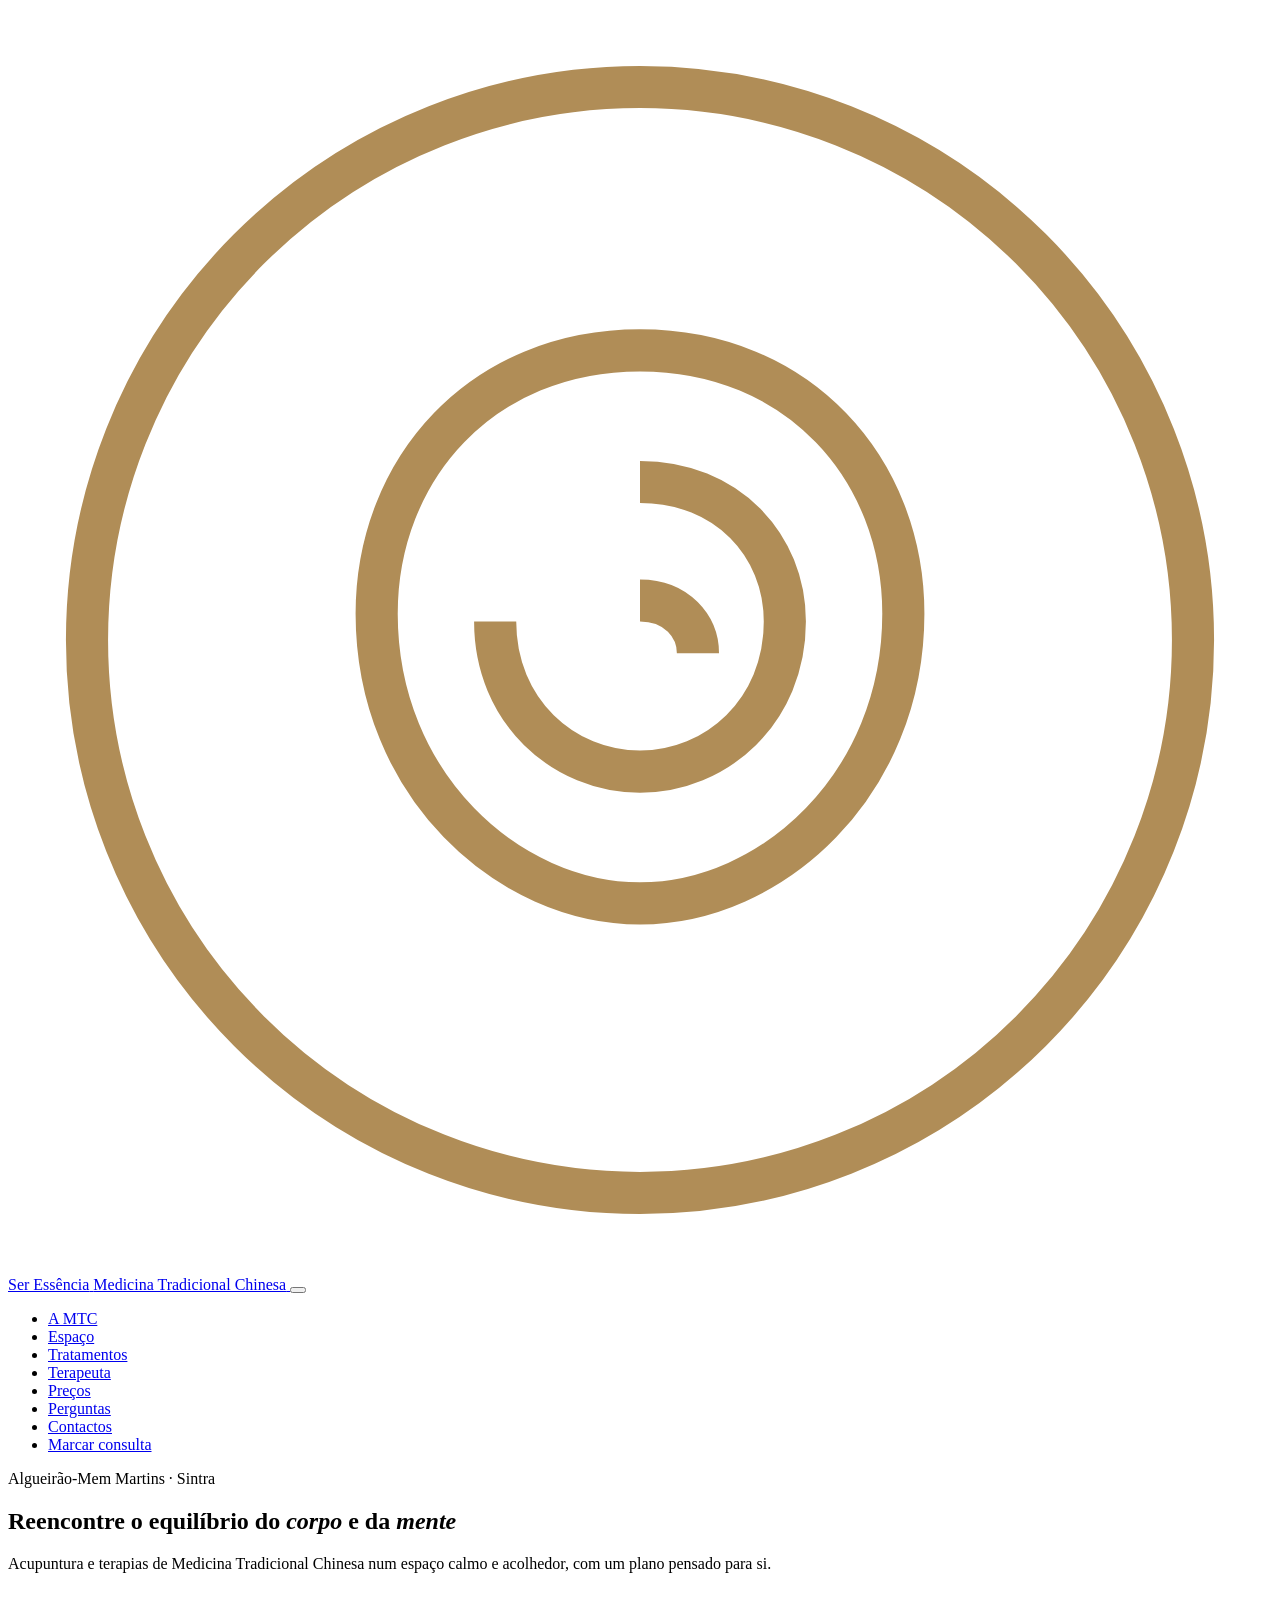
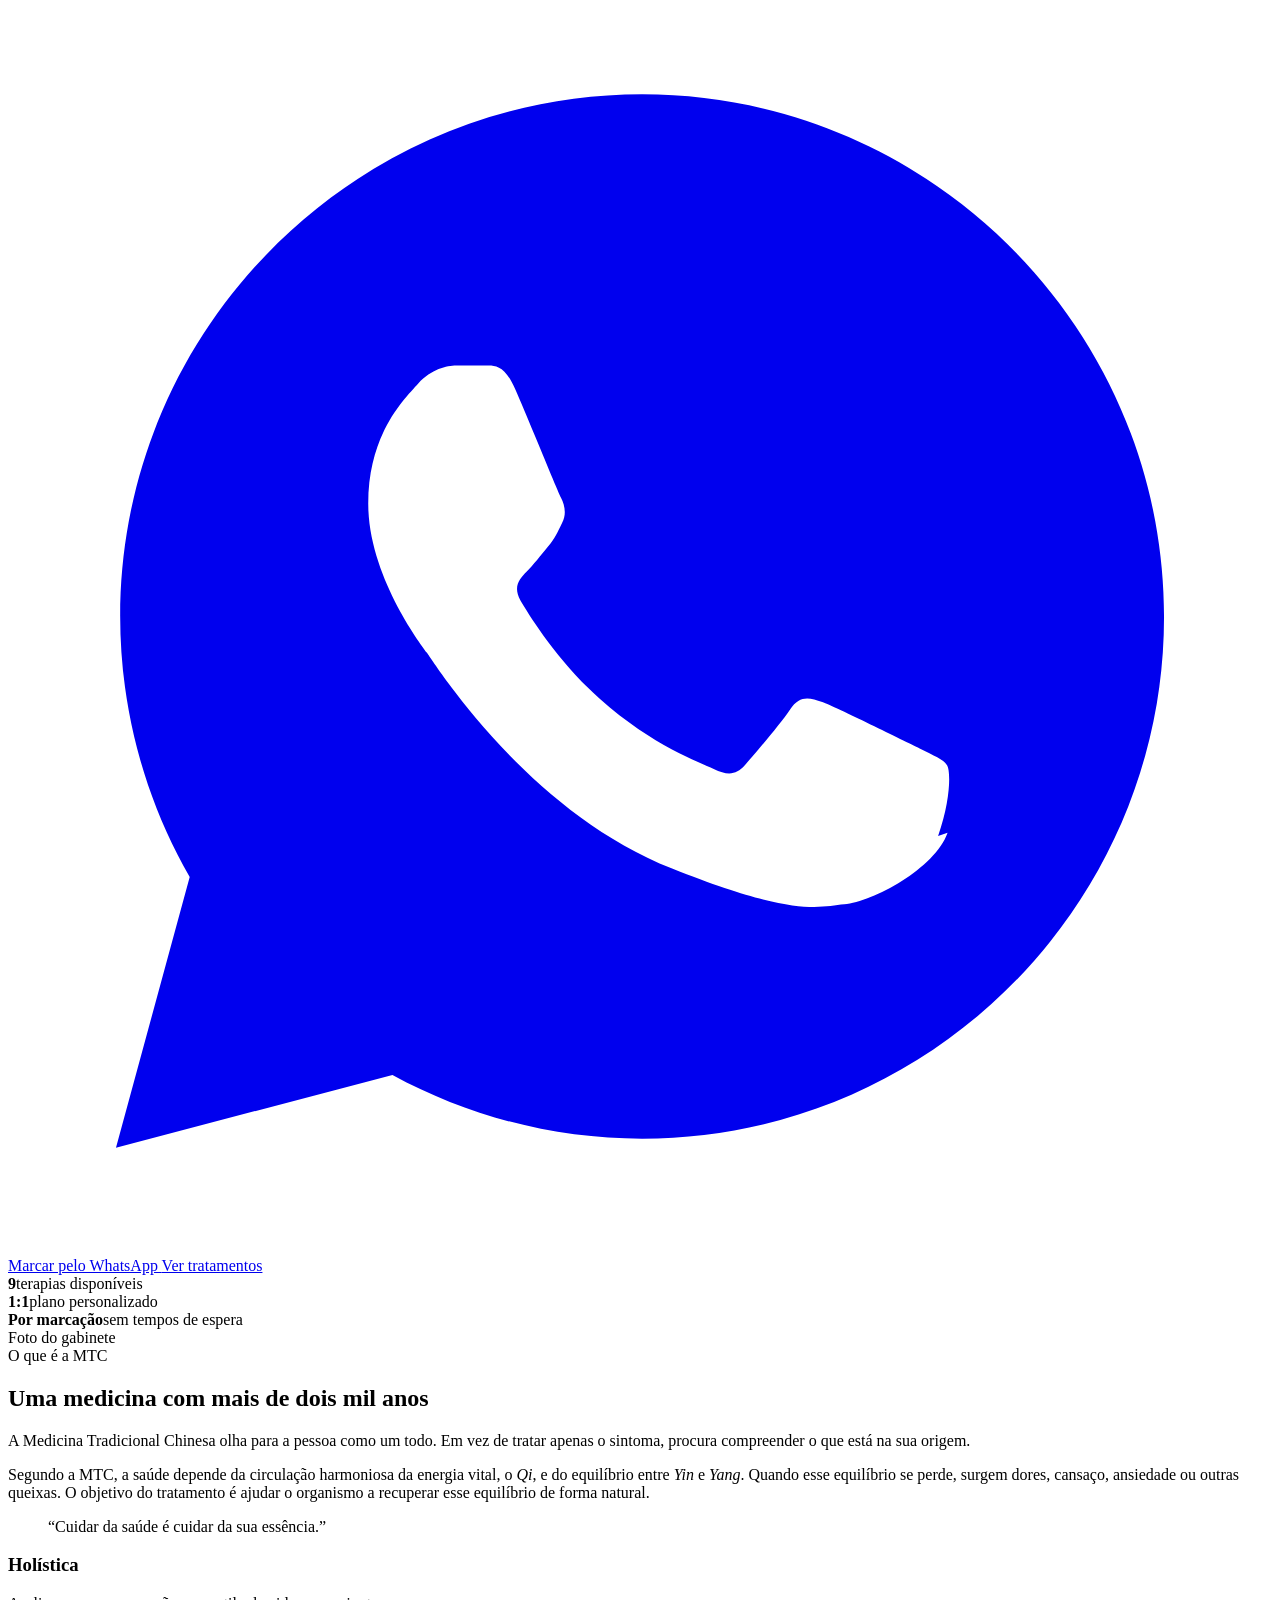
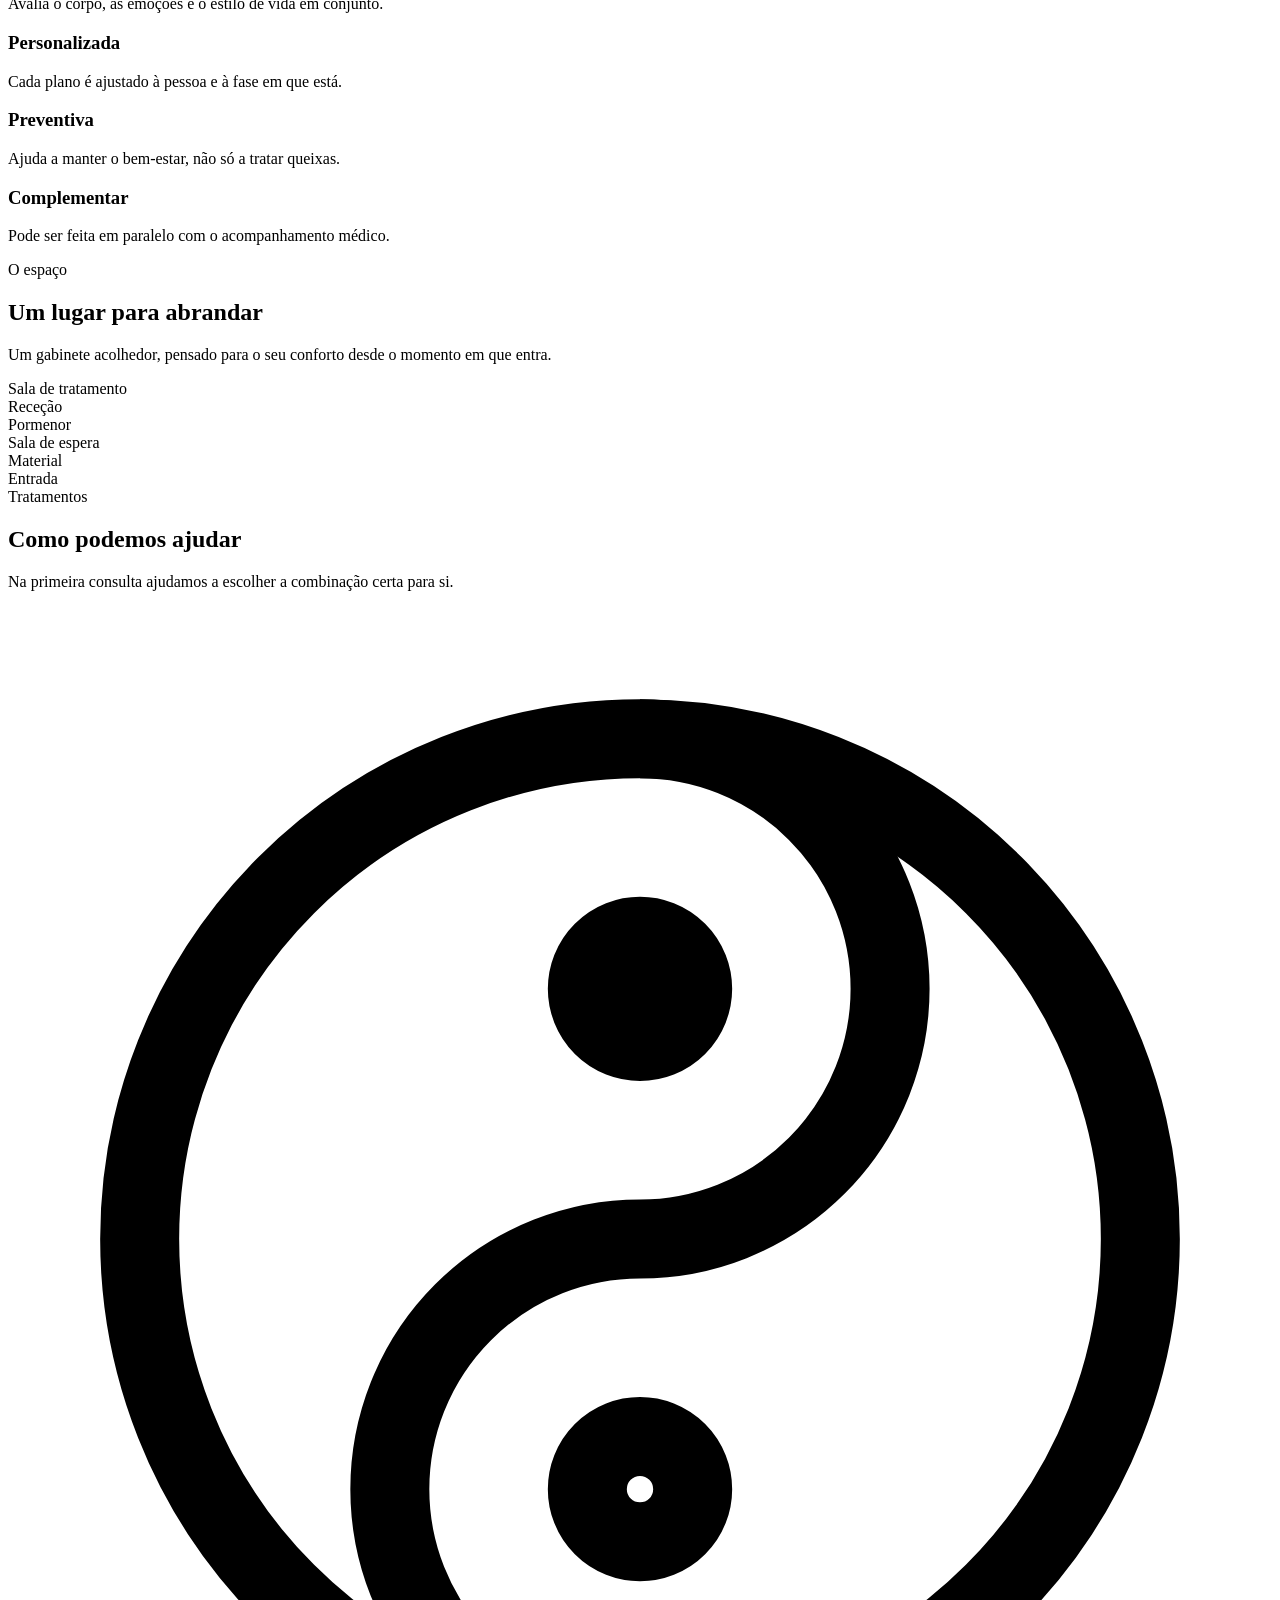
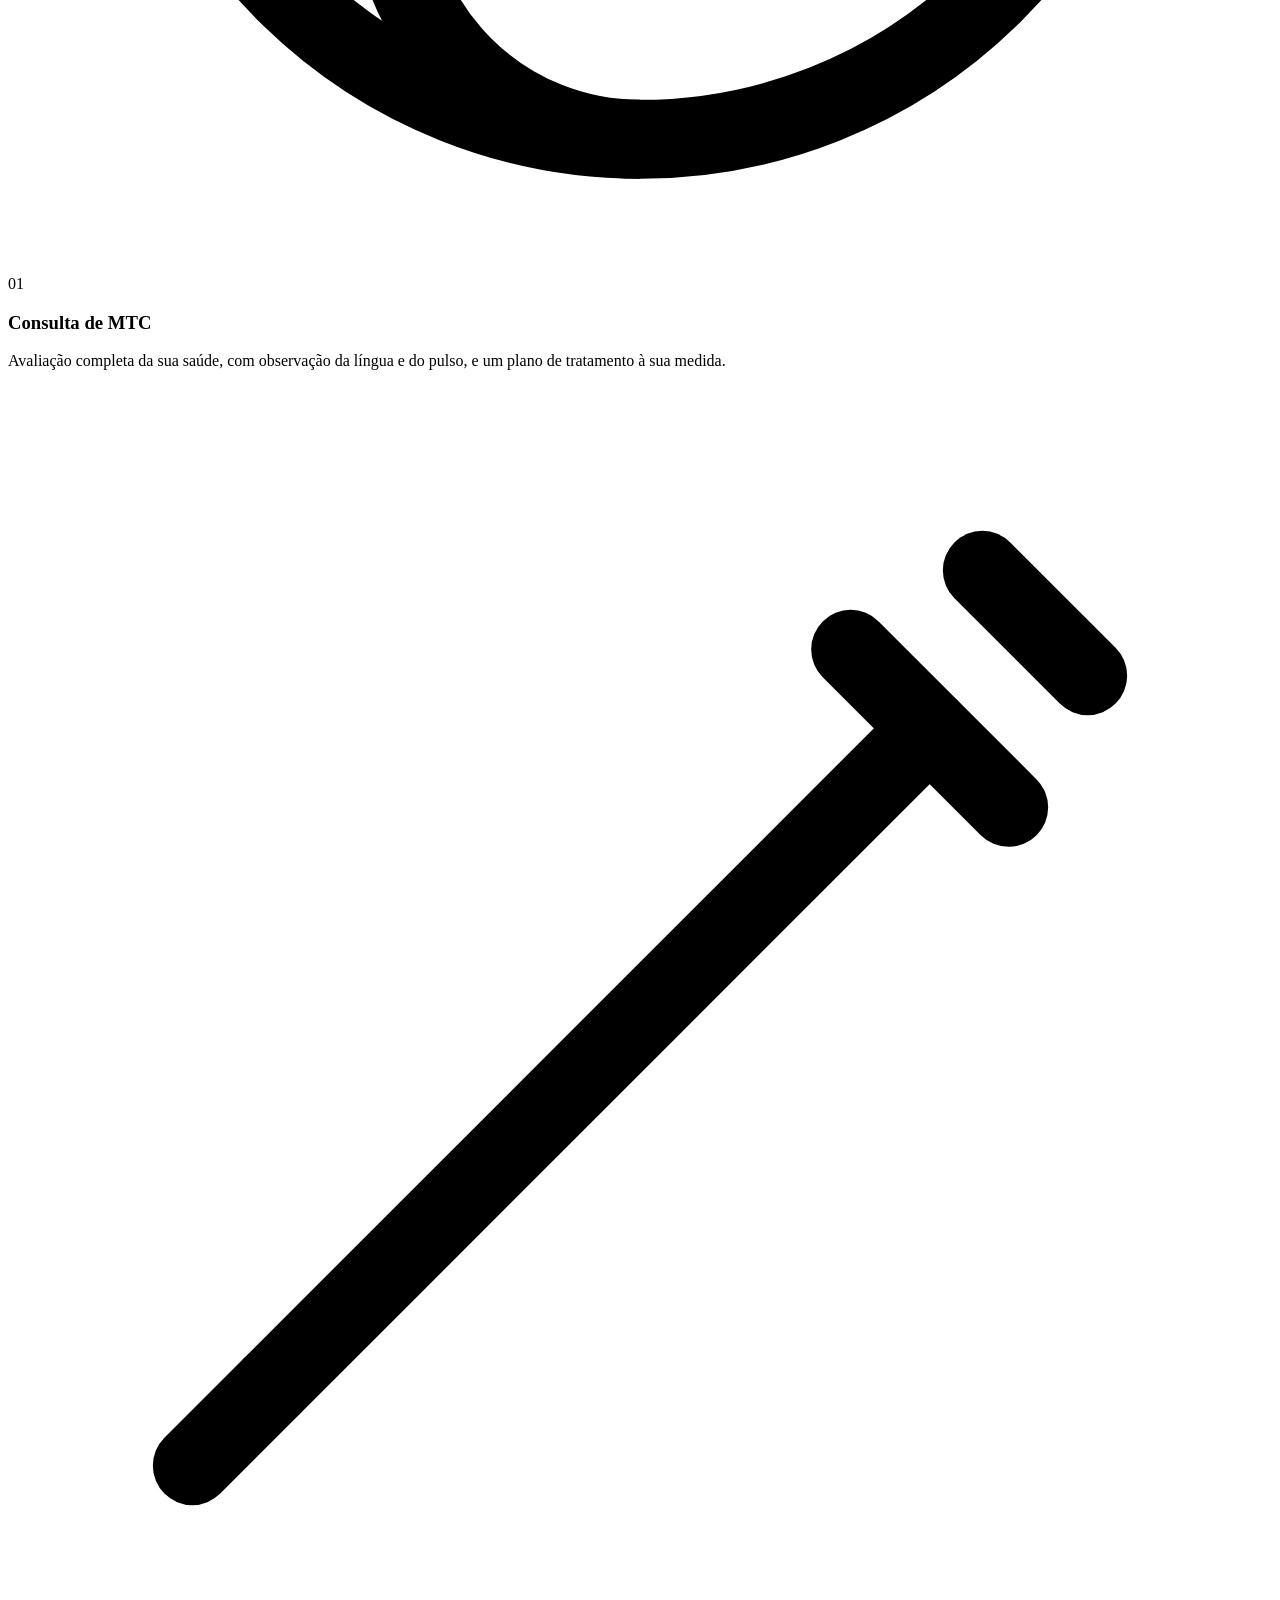
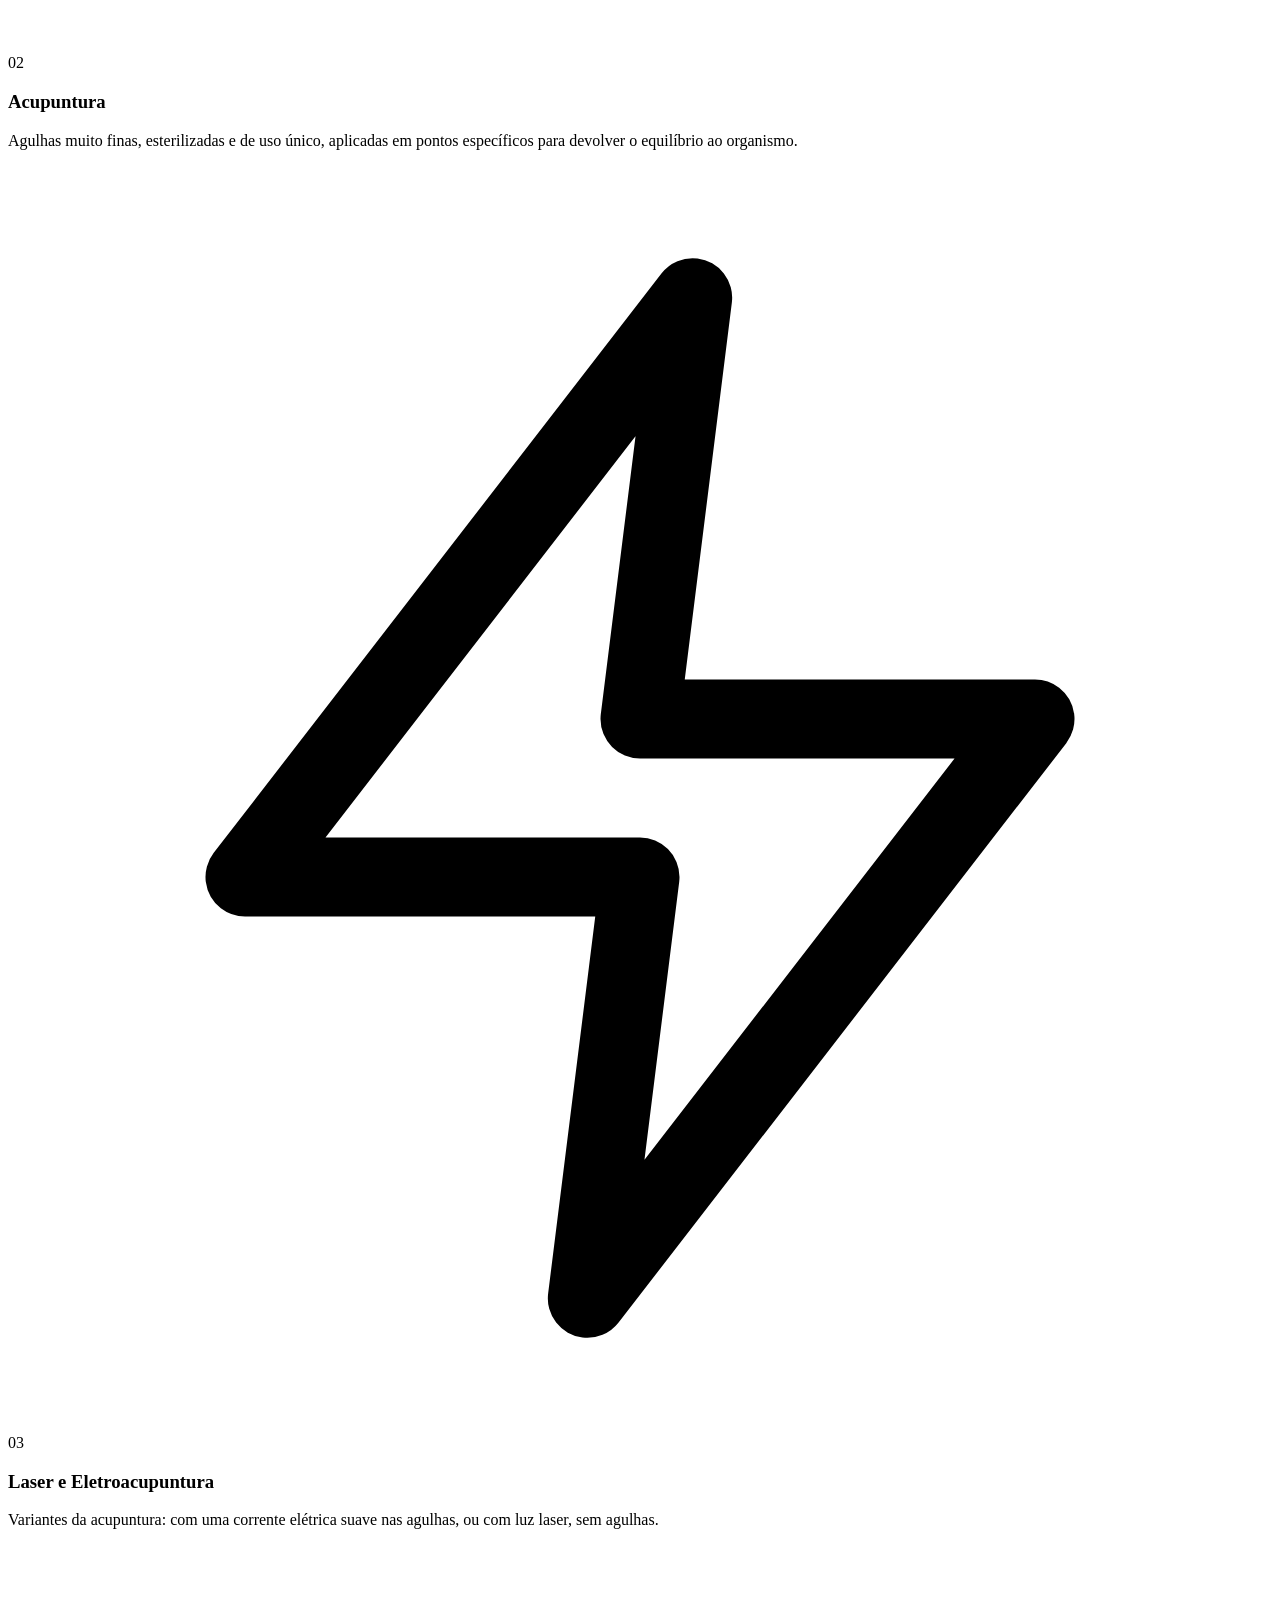
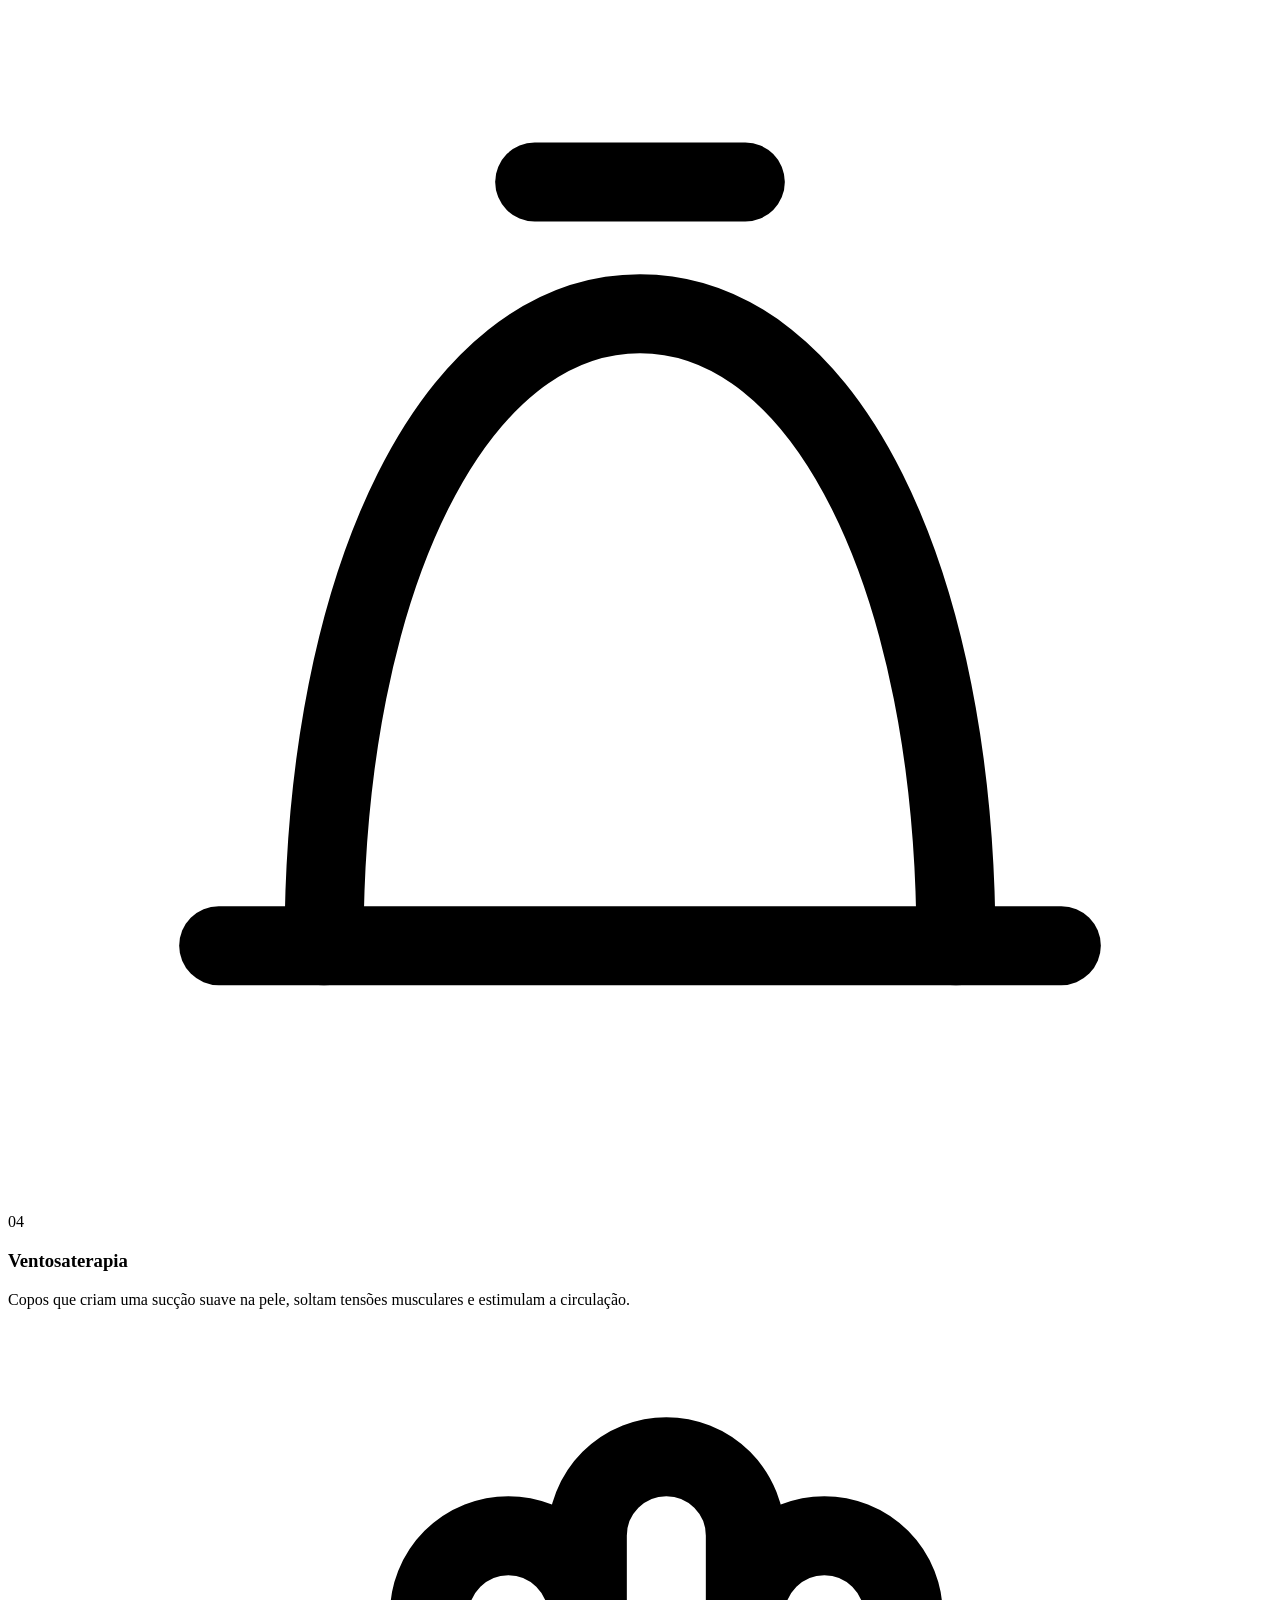
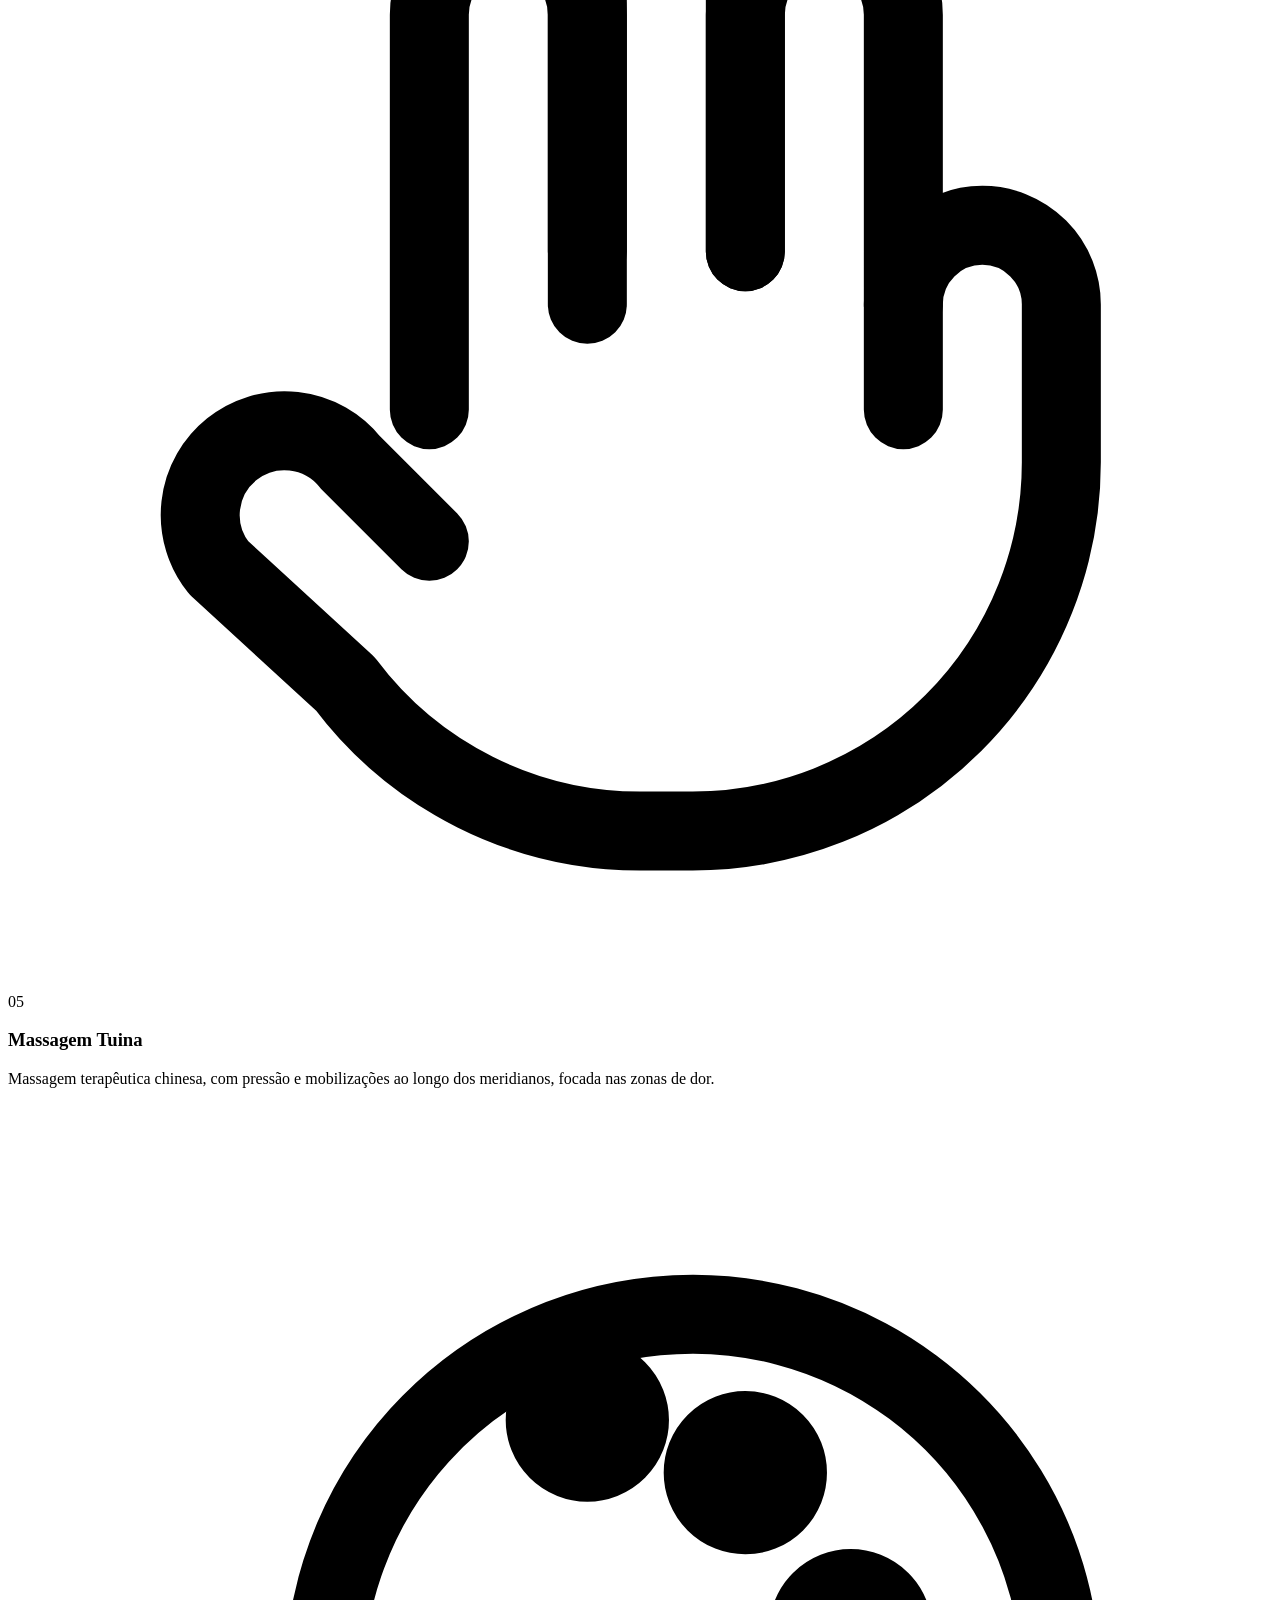
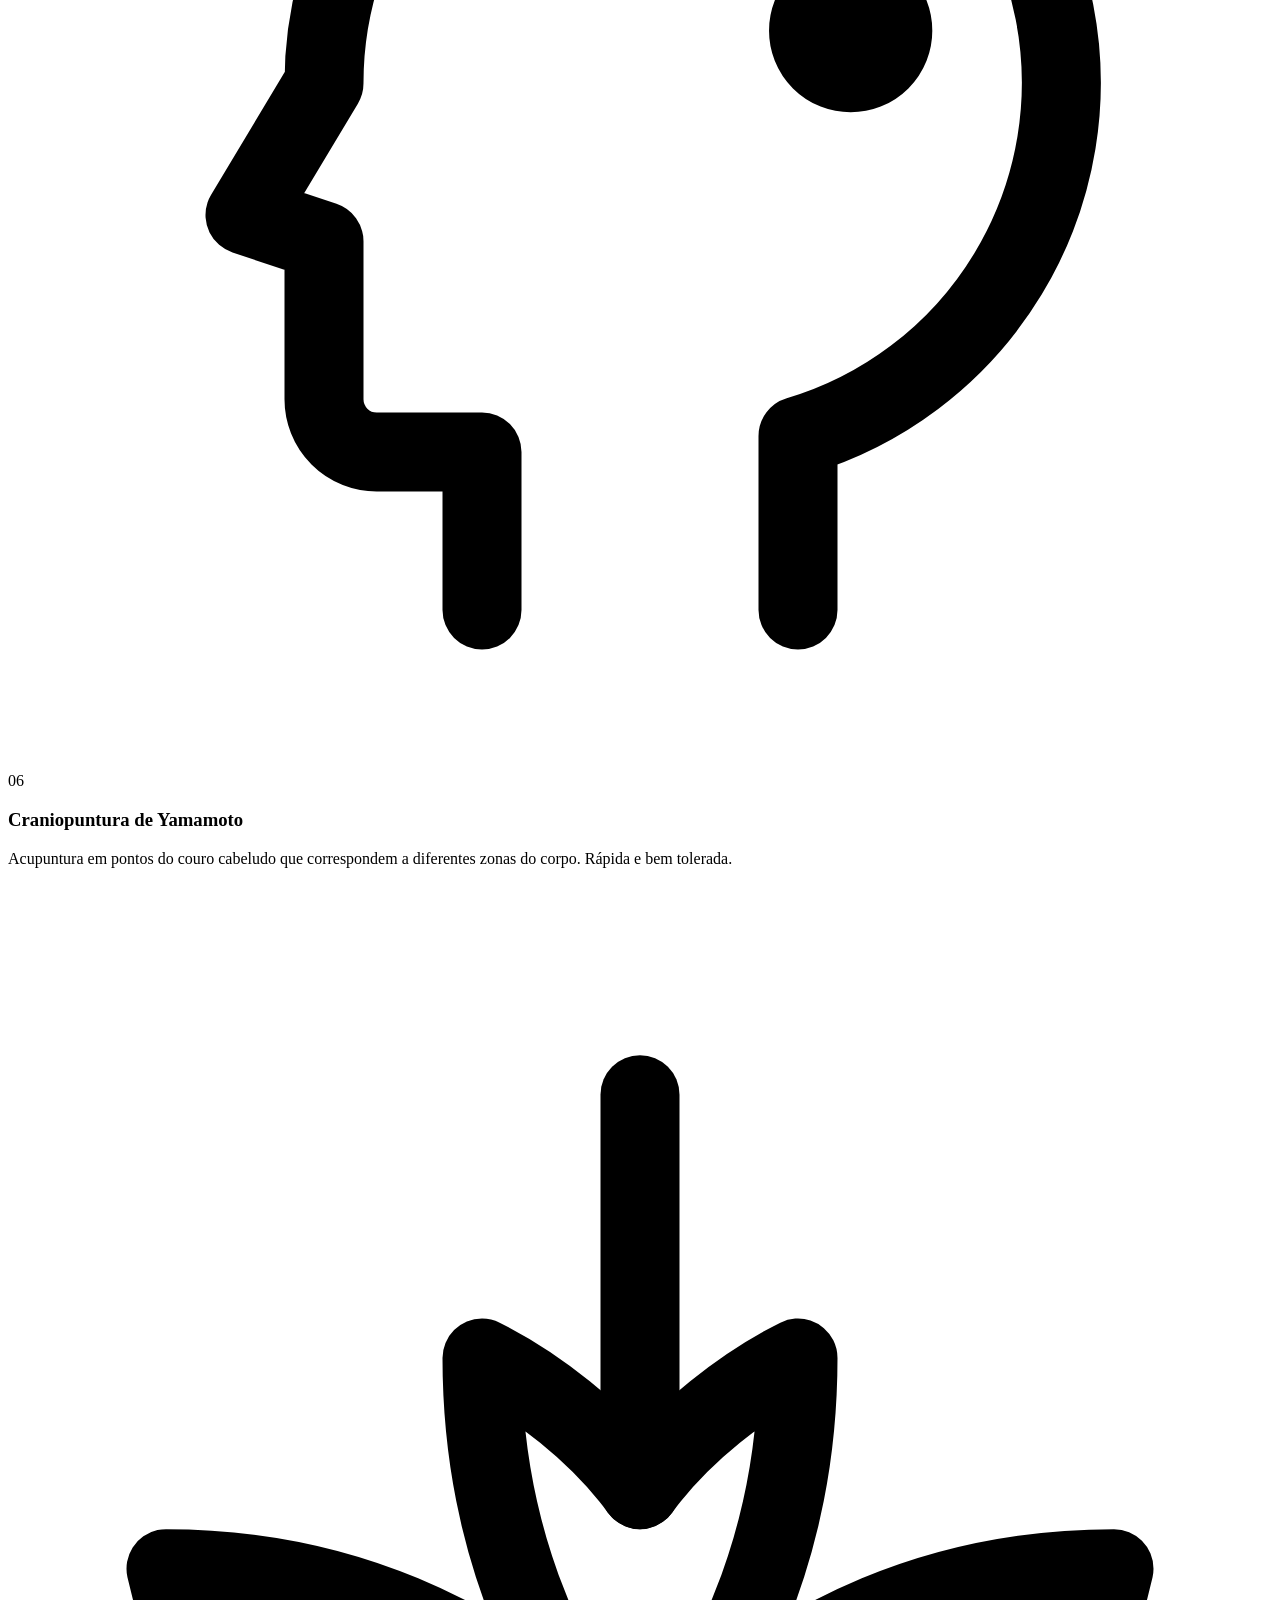
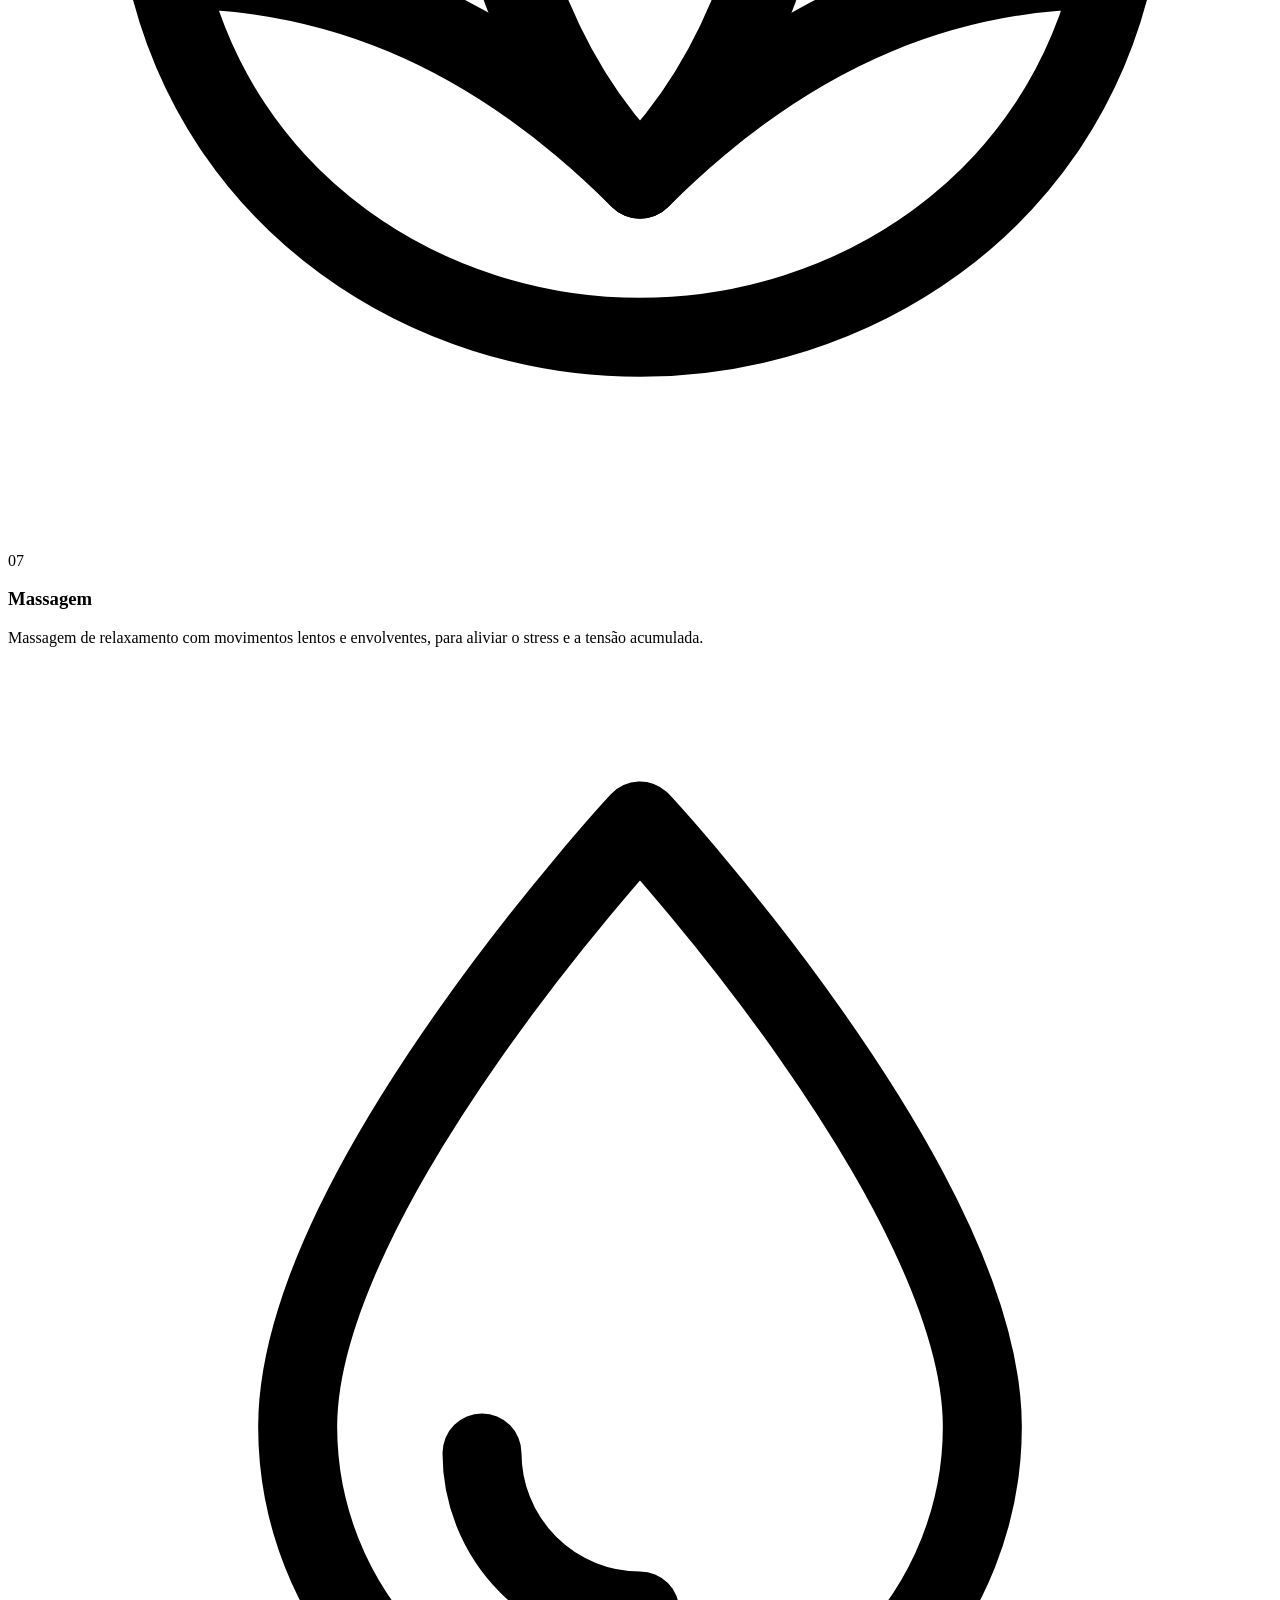
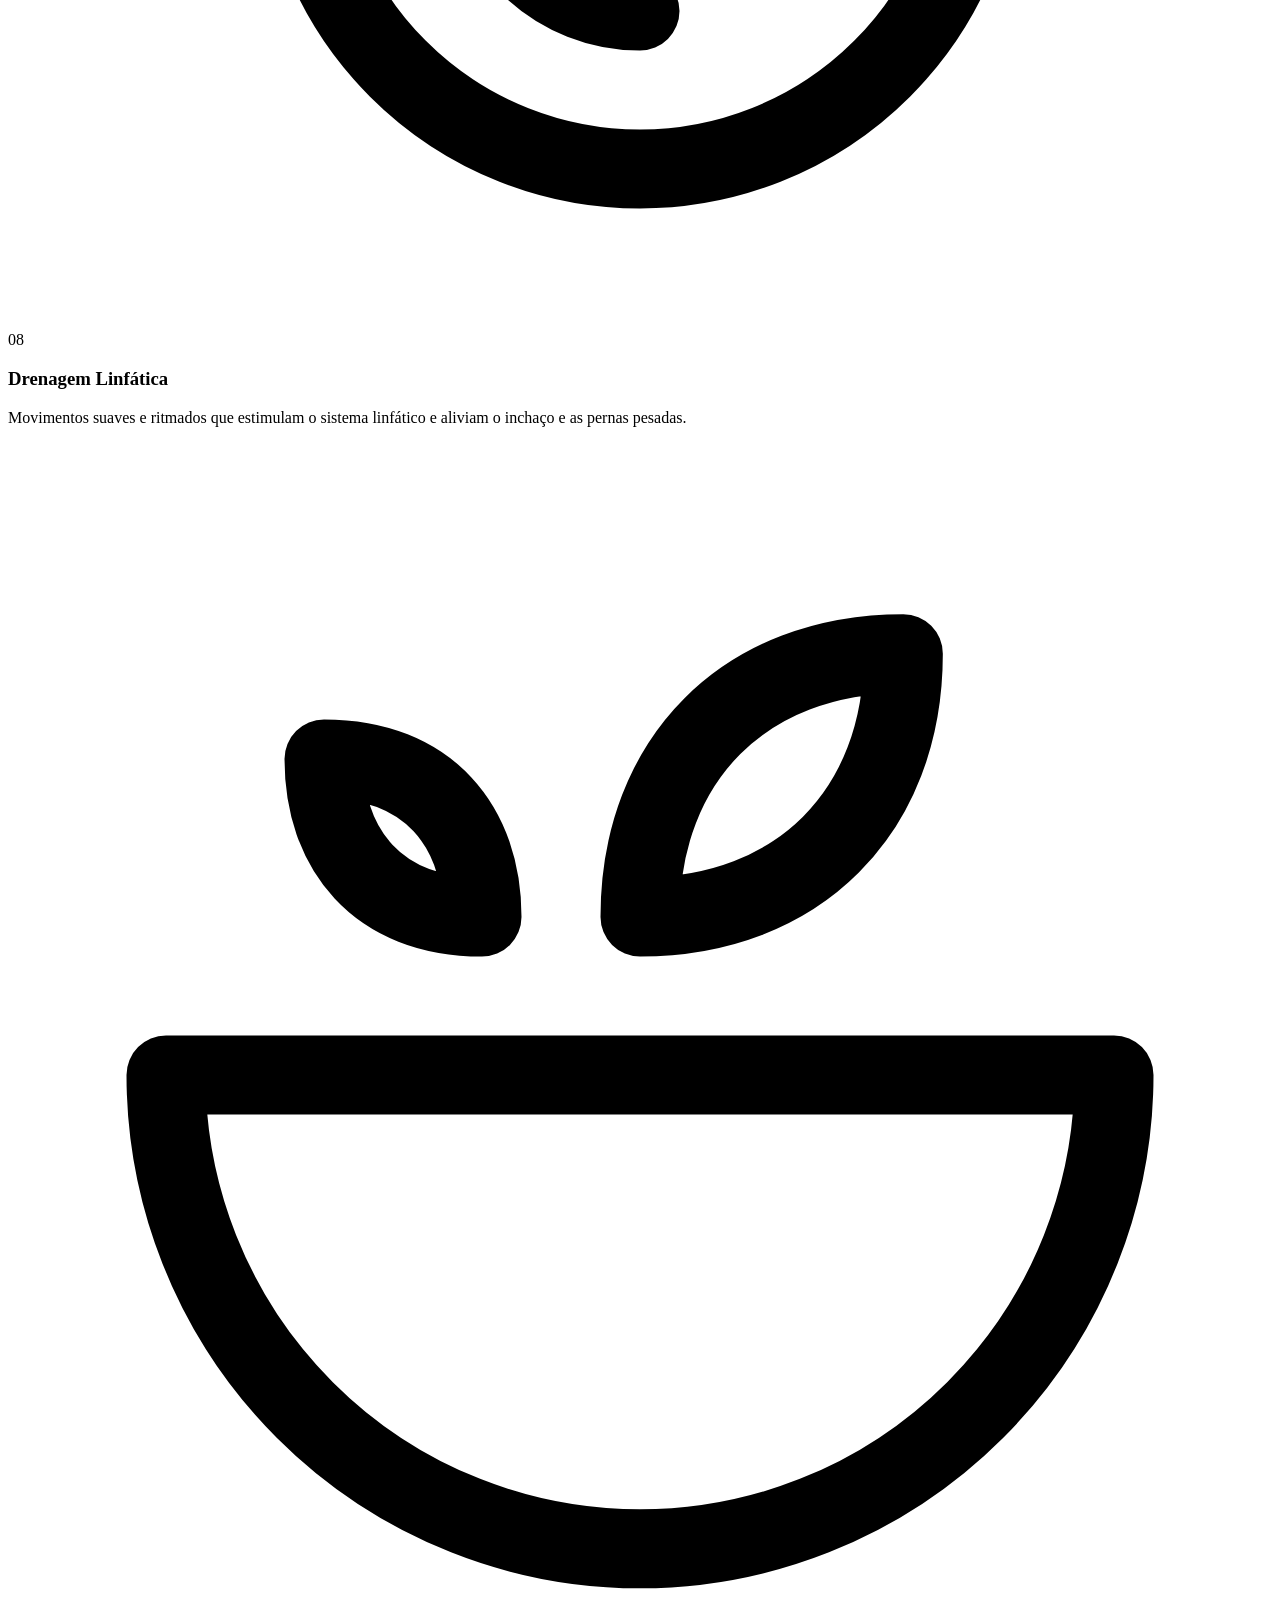
==== index.html @ dad2dca7 "Add files via upload" ====
<!doctype html>
<html lang="pt-PT">
<head>
  <meta charset="utf-8">
  <meta name="viewport" content="width=device-width, initial-scale=1">
  <title>Ser Essência | Acupuntura e Medicina Tradicional Chinesa em Mem Martins</title>
  <meta name="description" content="Clínica de Medicina Tradicional Chinesa em Algueirão-Mem Martins: acupuntura, eletroacupuntura, ventosaterapia, massagem Tuina, drenagem linfática e perfil alimentar. Consultas por marcação.">
  <link rel="canonical" href="https://seressencia.pt/">
  <meta name="theme-color" content="#2b211c">

  <!-- Pré-visualização quando o link é partilhado (WhatsApp, Facebook…) -->
  <meta property="og:type" content="website">
  <meta property="og:locale" content="pt_PT">
  <meta property="og:title" content="Ser Essência | Medicina Tradicional Chinesa">
  <meta property="og:description" content="Acupuntura e terapias de Medicina Tradicional Chinesa em Algueirão-Mem Martins.">
  <meta property="og:url" content="https://seressencia.pt/">
  <meta property="og:image" content="https://seressencia.pt/img/partilha.jpg">

  <link rel="icon" href="favicon.svg" type="image/svg+xml">
  <link rel="preconnect" href="https://fonts.googleapis.com">
  <link rel="preconnect" href="https://fonts.gstatic.com" crossorigin>
  <link href="https://fonts.googleapis.com/css2?family=Cormorant+Garamond:ital,wght@0,500;0,600;1,500&family=Great+Vibes&family=Jost:wght@300;400;500&display=swap" rel="stylesheet">
  <link rel="stylesheet" href="css/styles.css">

  <!-- Dados estruturados: ajudam o Google a mostrar morada, telefone e horário -->
  <script type="application/ld+json">
  {
    "@context": "https://schema.org",
    "@type": "MedicalBusiness",
    "name": "Ser Essência — Medicina Tradicional Chinesa",
    "url": "https://seressencia.pt/",
    "telephone": "+351914245622",
    "image": "https://seressencia.pt/img/partilha.jpg",
    "address": {
      "@type": "PostalAddress",
      "streetAddress": "Rua Teresa Gomes 22 A2 A",
      "postalCode": "2725-177",
      "addressLocality": "Algueirão-Mem Martins",
      "addressRegion": "Sintra",
      "addressCountry": "PT"
    },
    "areaServed": ["Algueirão-Mem Martins", "Sintra", "Rio de Mouro", "Mira Sintra"],
    "medicalSpecialty": "Acupuncture"
  }
  </script>
</head>
<body id="topo">

  <!-- ===================== CABEÇALHO ===================== -->
  <header class="site-header">
    <nav class="container nav" aria-label="Navegação principal">
      <a href="#topo" class="brand" aria-label="Ser Essência — início">
        <!-- Substituir por img/logo.svg quando houver o logótipo original -->
        <svg class="brand-mark" viewBox="0 0 48 48" fill="none" stroke="#b08d57" stroke-width="1.6" aria-hidden="true">
          <circle cx="24" cy="24" r="21"/>
          <path d="M24 13c6 0 10 4.5 10 10 0 6.5-5 11-10 11s-10-4.5-10-11c0-5.5 4-10 10-10z"/>
          <path d="M24 18c3.3 0 5.5 2.4 5.5 5.3 0 3.4-2.6 5.7-5.5 5.7s-5.5-2.3-5.5-5.7"/>
          <path d="M24 22.5c1.4 0 2.2 1 2.2 2"/>
        </svg>
        <span>
          <span class="brand-name">Ser Essência</span>
          <span class="brand-sub">Medicina Tradicional Chinesa</span>
        </span>
      </a>

      <button class="nav-toggle" aria-label="Abrir menu" aria-expanded="false" aria-controls="menu">
        <span></span><span></span><span></span>
      </button>

      <ul class="nav-links" id="menu">
        <li><a href="#mtc">A MTC</a></li>
        <li><a href="#gabinete">Espaço</a></li>
        <li><a href="#tratamentos">Tratamentos</a></li>
        <li><a href="#terapeuta">Terapeuta</a></li>
        <li><a href="#precos">Preços</a></li>
        <li><a href="#faq">Perguntas</a></li>
        <li><a href="#contactos">Contactos</a></li>
        <li><a class="btn btn-primary" href="https://wa.me/351914245622?text=Ol%C3%A1!%20Gostaria%20de%20marcar%20uma%20consulta." target="_blank" rel="noopener">Marcar consulta</a></li>
      </ul>
    </nav>
  </header>

  <main>
    <!-- ===================== HERO ===================== -->
    <section class="hero">
      <div class="container hero-grid">
        <div class="reveal">
          <span class="eyebrow">Algueirão-Mem Martins · Sintra</span>
          <h1>Reencontre o equilíbrio do <em>corpo</em> e da <em>mente</em></h1>
          <p class="lead">Acupuntura e terapias de Medicina Tradicional Chinesa num espaço calmo e acolhedor, com um plano pensado para si.</p>
          <div class="hero-actions">
            <a class="btn btn-primary" href="https://wa.me/351914245622?text=Ol%C3%A1!%20Gostaria%20de%20marcar%20uma%20consulta." target="_blank" rel="noopener">
              <svg viewBox="0 0 24 24" fill="currentColor" aria-hidden="true"><path d="M12.04 2C6.58 2 2.13 6.45 2.13 11.91c0 1.75.46 3.45 1.32 4.95L2.05 22l5.25-1.38c1.45.79 3.08 1.21 4.74 1.21 5.46 0 9.91-4.45 9.91-9.91C21.95 6.45 17.5 2 12.04 2zm5.8 14.02c-.24.68-1.42 1.31-1.96 1.36-.5.05-.97.24-3.27-.68-2.77-1.09-4.52-3.92-4.66-4.1-.13-.18-1.11-1.48-1.11-2.83 0-1.34.7-2 .95-2.28.25-.27.54-.34.72-.34h.52c.17 0 .39-.06.61.47.24.55.79 1.9.86 2.04.07.14.11.3.02.48-.09.18-.13.29-.27.45-.13.16-.28.35-.4.47-.13.13-.27.28-.12.55.16.27.7 1.15 1.5 1.86 1.03.92 1.9 1.2 2.17 1.34.27.13.43.11.59-.07.16-.18.68-.79.86-1.06.18-.27.36-.23.61-.14.25.09 1.58.75 1.85.88.27.14.45.2.52.32.07.11.07.66-.17 1.34z"/></svg>
              Marcar pelo WhatsApp
            </a>
            <a class="btn btn-ghost" href="#tratamentos">Ver tratamentos</a>
          </div>
          <div class="hero-facts">
            <div><strong>9</strong>terapias disponíveis</div>
            <div><strong>1:1</strong>plano personalizado</div>
            <div><strong>Por marcação</strong>sem tempos de espera</div>
          </div>
        </div>

        <div class="hero-visual reveal">
          <!-- Para usar uma foto: <div class="photo"><img src="img/gabinete-1.jpg" alt="Sala de tratamento da Ser Essência"></div> -->
          <div class="photo"><span class="photo-label">Foto do gabinete</span></div>
        </div>
      </div>
    </section>

    <!-- ===================== A MTC ===================== -->
    <section class="section about" id="mtc">
      <div class="container about-grid">
        <div class="reveal">
          <span class="eyebrow">O que é a MTC</span>
          <h2>Uma medicina com mais de dois mil anos</h2>
          <p class="lead">A Medicina Tradicional Chinesa olha para a pessoa como um todo. Em vez de tratar apenas o sintoma, procura compreender o que está na sua origem.</p>
          <p>Segundo a MTC, a saúde depende da circulação harmoniosa da energia vital, o <em>Qi</em>, e do equilíbrio entre <em>Yin</em> e <em>Yang</em>. Quando esse equilíbrio se perde, surgem dores, cansaço, ansiedade ou outras queixas. O objetivo do tratamento é ajudar o organismo a recuperar esse equilíbrio de forma natural.</p>
        </div>
        <div class="reveal">
          <blockquote class="quote">“Cuidar da saúde é cuidar da sua essência.”</blockquote>
          <div class="pillars">
            <div class="pillar"><h3>Holística</h3><p>Avalia o corpo, as emoções e o estilo de vida em conjunto.</p></div>
            <div class="pillar"><h3>Personalizada</h3><p>Cada plano é ajustado à pessoa e à fase em que está.</p></div>
            <div class="pillar"><h3>Preventiva</h3><p>Ajuda a manter o bem-estar, não só a tratar queixas.</p></div>
            <div class="pillar"><h3>Complementar</h3><p>Pode ser feita em paralelo com o acompanhamento médico.</p></div>
          </div>
        </div>
      </div>
    </section>

    <!-- ===================== GALERIA ===================== -->
    <section class="section bg-paper" id="gabinete">
      <div class="container">
        <div class="section-head center reveal">
          <span class="eyebrow">O espaço</span>
          <h2>Um lugar para abrandar</h2>
          <p class="lead">Um gabinete acolhedor, pensado para o seu conforto desde o momento em que entra.</p>
        </div>
        <div class="gallery-grid reveal">
          <div class="photo"><span class="photo-label">Sala de tratamento</span></div>
          <div class="photo"><span class="photo-label">Receção</span></div>
          <div class="photo"><span class="photo-label">Pormenor</span></div>
          <div class="photo"><span class="photo-label">Sala de espera</span></div>
          <div class="photo"><span class="photo-label">Material</span></div>
          <div class="photo"><span class="photo-label">Entrada</span></div>
        </div>
      </div>
    </section>

    <!-- ===================== TRATAMENTOS ===================== -->
    <section class="section bg-cream" id="tratamentos">
      <div class="container">
        <div class="section-head center reveal">
          <span class="eyebrow">Tratamentos</span>
          <h2>Como podemos ajudar</h2>
          <p class="lead">Na primeira consulta ajudamos a escolher a combinação certa para si.</p>
        </div>

        <div class="treatments">
          <article class="treatment reveal" id="t-mtc">
            <div class="treatment-top">
              <span class="icon"><svg viewBox="0 0 24 24" fill="none" stroke="currentColor" stroke-width="1.5"><circle cx="12" cy="12" r="9.5"/><path d="M12 2.5a4.75 4.75 0 0 1 0 9.5 4.75 4.75 0 0 0 0 9.5"/><circle cx="12" cy="7.25" r="1" fill="currentColor"/><circle cx="12" cy="16.75" r="1"/></svg></span>
              <span class="num">01</span>
            </div>
            <h3>Consulta de MTC</h3>
            <p>Avaliação completa da sua saúde, com observação da língua e do pulso, e um plano de tratamento à sua medida.</p>
          </article>
          <article class="treatment reveal" id="t-acupuntura">
            <div class="treatment-top">
              <span class="icon"><svg viewBox="0 0 24 24" fill="none" stroke="currentColor" stroke-width="1.5" stroke-linecap="round"><path d="M5 19 17.5 6.5"/><path d="m16 5 3 3"/><path d="M18.5 3.5 20.5 5.5"/><path d="M3.5 20.5 5 19"/></svg></span>
              <span class="num">02</span>
            </div>
            <h3>Acupuntura</h3>
            <p>Agulhas muito finas, esterilizadas e de uso único, aplicadas em pontos específicos para devolver o equilíbrio ao organismo.</p>
          </article>
          <article class="treatment reveal" id="t-eletro">
            <div class="treatment-top">
              <span class="icon"><svg viewBox="0 0 24 24" fill="none" stroke="currentColor" stroke-width="1.5" stroke-linejoin="round"><path d="M13 2.5 4.5 13.5H12l-1 8 8.5-11H12z"/></svg></span>
              <span class="num">03</span>
            </div>
            <h3>Laser e Eletroacupuntura</h3>
            <p>Variantes da acupuntura: com uma corrente elétrica suave nas agulhas, ou com luz laser, sem agulhas.</p>
          </article>
          <article class="treatment reveal" id="t-ventosas">
            <div class="treatment-top">
              <span class="icon"><svg viewBox="0 0 24 24" fill="none" stroke="currentColor" stroke-width="1.5" stroke-linecap="round"><path d="M6 19c0-7 2.5-12 6-12s6 5 6 12"/><path d="M4 19h16"/><path d="M10 4.5h4"/></svg></span>
              <span class="num">04</span>
            </div>
            <h3>Ventosaterapia</h3>
            <p>Copos que criam uma sucção suave na pele, soltam tensões musculares e estimulam a circulação.</p>
          </article>
          <article class="treatment reveal" id="t-tuina">
            <div class="treatment-top">
              <span class="icon"><svg viewBox="0 0 24 24" fill="none" stroke="currentColor" stroke-width="1.5" stroke-linecap="round" stroke-linejoin="round"><path d="M8 13V5.5a1.5 1.5 0 0 1 3 0V11"/><path d="M11 10V4a1.5 1.5 0 0 1 3 0v6"/><path d="M14 10V5.5a1.5 1.5 0 0 1 3 0V13"/><path d="M17 11a1.5 1.5 0 0 1 3 0v3a7 7 0 0 1-7 7h-1a7 7 0 0 1-5.6-2.8L4 16a1.6 1.6 0 0 1 2.5-2L8 15.5"/></svg></span>
              <span class="num">05</span>
            </div>
            <h3>Massagem Tuina</h3>
            <p>Massagem terapêutica chinesa, com pressão e mobilizações ao longo dos meridianos, focada nas zonas de dor.</p>
          </article>
          <article class="treatment reveal" id="t-yamamoto">
            <div class="treatment-top">
              <span class="icon"><svg viewBox="0 0 24 24" fill="none" stroke="currentColor" stroke-width="1.5" stroke-linecap="round" stroke-linejoin="round"><path d="M9 21v-3H7a1 1 0 0 1-1-1v-3l-1.5-.5L6 11a7 7 0 1 1 9 6.7V21"/><circle cx="11" cy="6" r=".8" fill="currentColor"/><circle cx="14" cy="7" r=".8" fill="currentColor"/><circle cx="16" cy="10" r=".8" fill="currentColor"/></svg></span>
              <span class="num">06</span>
            </div>
            <h3>Craniopuntura de Yamamoto</h3>
            <p>Acupuntura em pontos do couro cabeludo que correspondem a diferentes zonas do corpo. Rápida e bem tolerada.</p>
          </article>
          <article class="treatment reveal" id="t-massagem">
            <div class="treatment-top">
              <span class="icon"><svg viewBox="0 0 24 24" fill="none" stroke="currentColor" stroke-width="1.5" stroke-linecap="round" stroke-linejoin="round"><path d="M12 20c-4 0-8-2.5-9-7 3 0 6 1 9 4 3-3 6-4 9-4-1 4.5-5 7-9 7z"/><path d="M12 17c-2-2-3-5-3-8 1 .5 2.2 1.4 3 2.5.8-1.1 2-2 3-2.5 0 3-1 6-3 8z"/><path d="M12 11.5V4"/></svg></span>
              <span class="num">07</span>
            </div>
            <h3>Massagem</h3>
            <p>Massagem de relaxamento com movimentos lentos e envolventes, para aliviar o stress e a tensão acumulada.</p>
          </article>
          <article class="treatment reveal" id="t-drenagem">
            <div class="treatment-top">
              <span class="icon"><svg viewBox="0 0 24 24" fill="none" stroke="currentColor" stroke-width="1.5" stroke-linejoin="round"><path d="M12 3s6.5 7 6.5 11.5a6.5 6.5 0 0 1-13 0C5.5 10 12 3 12 3z"/><path d="M9 15a3 3 0 0 0 3 3" stroke-linecap="round"/></svg></span>
              <span class="num">08</span>
            </div>
            <h3>Drenagem Linfática</h3>
            <p>Movimentos suaves e ritmados que estimulam o sistema linfático e aliviam o inchaço e as pernas pesadas.</p>
          </article>
          <article class="treatment reveal" id="t-alimentar">
            <div class="treatment-top">
              <span class="icon"><svg viewBox="0 0 24 24" fill="none" stroke="currentColor" stroke-width="1.5" stroke-linecap="round" stroke-linejoin="round"><path d="M3 12h18a9 9 0 0 1-18 0z"/><path d="M12 9c0-3 2-5 5-5 0 3-2 5-5 5z"/><path d="M9 9c0-1.7-1-3-3-3 0 1.7 1 3 3 3z"/></svg></span>
              <span class="num">09</span>
            </div>
            <h3>Perfil Alimentar</h3>
            <p>Recomendações de alimentação ajustadas à sua constituição e à época do ano, segundo a MTC.</p>
          </article>
        </div>

        <p class="disclaimer">As terapêuticas da Medicina Tradicional Chinesa são complementares e não substituem o diagnóstico nem o acompanhamento médico.</p>
      </div>
    </section>

    <!-- ===================== TERAPEUTA ===================== -->
    <section class="section bg-paper" id="terapeuta">
      <div class="container therapist-grid">
        <div class="photo reveal"><span class="photo-label">Foto do/a terapeuta</span></div>
        <div class="reveal">
          <span class="eyebrow">Quem cuida de si</span>
          <h2><span class="todo">Nome do/a terapeuta</span></h2>
          <p class="lead"><span class="todo">Breve apresentação: percurso, como chegou à Medicina Tradicional Chinesa e o que a/o motiva neste trabalho.</span></p>
          <p>A Ser Essência nasceu da vontade de criar um espaço tranquilo onde cada pessoa é ouvida com tempo e tratada como um todo.</p>
          <ul class="credentials">
            <li><span class="todo">Formação em Medicina Tradicional Chinesa (escola, ano)</span></li>
            <li><span class="todo">Cédula profissional ACSS n.º 00000</span></li>
            <li><span class="todo">Outras formações (ex.: Craniopuntura de Yamamoto, Tuina)</span></li>
          </ul>
        </div>
      </div>
    </section>

    <!-- ===================== PREÇOS ===================== -->
    <!-- Para alterar um preço, muda só o texto dentro de <span class="price-value">. -->
    <section class="section prices bg-cream" id="precos">
      <div class="container">
        <div class="section-head center reveal">
          <span class="eyebrow">Preçário</span>
          <h2>Preços</h2>
          <p class="lead">Valores por sessão. Na primeira consulta explicamos o plano e o número de sessões previsto.</p>
        </div>

        <div class="price-list reveal">
          <div class="price-row">
            <div class="price-name"><a href="#t-mtc">1.ª Consulta de MTC</a><small><span class="todo">60 min</span></small></div>
            <span class="price-dots" aria-hidden="true"></span>
            <span class="price-value"><span class="todo">00 €</span></span>
          </div>
          <div class="price-row">
            <div class="price-name"><a href="#t-acupuntura">Acupuntura</a><small><span class="todo">45 min</span></small></div>
            <span class="price-dots" aria-hidden="true"></span>
            <span class="price-value"><span class="todo">00 €</span></span>
          </div>
          <div class="price-row">
            <div class="price-name"><a href="#t-eletro">Laser e Eletroacupuntura</a><small><span class="todo">45 min</span></small></div>
            <span class="price-dots" aria-hidden="true"></span>
            <span class="price-value"><span class="todo">00 €</span></span>
          </div>
          <div class="price-row">
            <div class="price-name"><a href="#t-ventosas">Ventosaterapia</a><small><span class="todo">30 min</span></small></div>
            <span class="price-dots" aria-hidden="true"></span>
            <span class="price-value"><span class="todo">00 €</span></span>
          </div>
          <div class="price-row">
            <div class="price-name"><a href="#t-tuina">Massagem Tuina</a><small><span class="todo">45 min</span></small></div>
            <span class="price-dots" aria-hidden="true"></span>
            <span class="price-value"><span class="todo">00 €</span></span>
          </div>
          <div class="price-row">
            <div class="price-name"><a href="#t-yamamoto">Craniopuntura de Yamamoto</a><small><span class="todo">30 min</span></small></div>
            <span class="price-dots" aria-hidden="true"></span>
            <span class="price-value"><span class="todo">00 €</span></span>
          </div>
          <div class="price-row">
            <div class="price-name"><a href="#t-massagem">Massagem de relaxamento</a><small><span class="todo">60 min</span></small></div>
            <span class="price-dots" aria-hidden="true"></span>
            <span class="price-value"><span class="todo">00 €</span></span>
          </div>
          <div class="price-row">
            <div class="price-name"><a href="#t-drenagem">Drenagem Linfática</a><small><span class="todo">60 min</span></small></div>
            <span class="price-dots" aria-hidden="true"></span>
            <span class="price-value"><span class="todo">00 €</span></span>
          </div>
          <div class="price-row">
            <div class="price-name"><a href="#t-alimentar">Perfil Alimentar</a><small><span class="todo">60 min</span></small></div>
            <span class="price-dots" aria-hidden="true"></span>
            <span class="price-value"><span class="todo">00 €</span></span>
          </div>

          <!-- Apagar este bloco se a clínica não tiver pacotes -->
          <div class="price-pack">
            <div>
              <h3>Pacote de <span class="todo">5</span> sessões</h3>
              <p>Para tratamentos continuados. <span class="todo">Válido durante 3 meses.</span></p>
            </div>
            <span class="price-value"><span class="todo">00 €</span></span>
          </div>
        </div>

        <p class="disclaimer">Pagamento: <span class="todo">numerário, MB WAY e multibanco</span>. Preços com IVA incluído, quando aplicável. Desmarcações com pelo menos 24 horas de antecedência.</p>
      </div>
    </section>

    <!-- ===================== FAQ ===================== -->
    <section class="section" id="faq">
      <div class="container">
        <div class="section-head center reveal">
          <span class="eyebrow">Perguntas frequentes</span>
          <h2>Dúvidas antes da primeira consulta</h2>
        </div>
        <div class="faq-list reveal">
          <details>
            <summary>A acupuntura dói?</summary>
            <p>As agulhas são muito mais finas do que as de uma injeção. A maioria das pessoas sente apenas uma ligeira picada ao inserir e, depois, sensações de calor, peso ou formigueiro, que são normais. Muitas pessoas acabam por relaxar ou até adormecer durante a sessão. Se preferir, existe a opção de acupuntura a laser, sem agulhas.</p>
          </details>
          <details>
            <summary>As agulhas são seguras?</summary>
            <p>Sim. Utilizamos apenas agulhas esterilizadas e de uso único, que são abertas à sua frente e descartadas no final da sessão.</p>
          </details>
          <details>
            <summary>Quantas sessões vou precisar?</summary>
            <p>Depende da queixa e de cada pessoa. Situações recentes costumam responder em poucas sessões, enquanto problemas de longa duração precisam normalmente de um acompanhamento mais prolongado. Na primeira consulta damos-lhe uma estimativa.</p>
          </details>
          <details>
            <summary>Quanto tempo demora uma sessão?</summary>
            <p>Uma sessão dura, em média, <span class="todo">45 a 60 minutos</span>. A primeira consulta é um pouco mais longa, porque inclui a avaliação completa.</p>
          </details>
          <details>
            <summary>Como me devo preparar?</summary>
            <p>Venha com roupa confortável e evite vir em jejum ou logo a seguir a uma refeição pesada. Se tiver exames ou relatórios médicos recentes, traga-os consigo.</p>
          </details>
          <details>
            <summary>Posso fazer MTC se já estiver a ser seguido/a por um médico?</summary>
            <p>Sim. A Medicina Tradicional Chinesa é complementar e não substitui o acompanhamento médico. Informe-nos sempre da medicação que toma e de qualquer condição de saúde, incluindo gravidez.</p>
          </details>
        </div>
      </div>
    </section>

    <!-- ===================== CONTACTOS ===================== -->
    <section class="section contact" id="contactos">
      <div class="container contact-grid">
        <div class="reveal">
          <span class="eyebrow">Contactos</span>
          <h2>Marque a sua consulta</h2>
          <p class="lead">Consultas por marcação. A forma mais rápida de marcar é por WhatsApp.</p>
          <ul class="contact-list">
            <li>
              <svg viewBox="0 0 24 24" fill="none" stroke="currentColor" stroke-width="1.5"><path d="M12 21s-7-6.2-7-11.5a7 7 0 0 1 14 0C19 14.8 12 21 12 21z"/><circle cx="12" cy="9.5" r="2.5"/></svg>
              <div><small>Morada</small>Rua Teresa Gomes 22 A2 A<br>2725-177 Algueirão-Mem Martins</div>
            </li>
            <li>
              <svg viewBox="0 0 24 24" fill="none" stroke="currentColor" stroke-width="1.5"><path d="M5 4h4l2 5-2.5 1.5a11 11 0 0 0 5 5L15 13l5 2v4a2 2 0 0 1-2 2A16 16 0 0 1 3 6a2 2 0 0 1 2-2z"/></svg>
              <div><small>Telefone / WhatsApp</small><a href="tel:+351914245622">+351 914 245 622</a><br><span style="font-size:.8rem;color:#b9ab9c">Chamada para a rede móvel nacional</span></div>
            </li>
            <li>
              <svg viewBox="0 0 24 24" fill="none" stroke="currentColor" stroke-width="1.5"><circle cx="12" cy="12" r="9"/><path d="M12 7v5l3 2"/></svg>
              <div><small>Horário</small><span class="todo" style="color:#2b211c">Segunda a sexta: 9h–13h · 14h–19h<br>Sábado: confirmar</span></div>
            </li>
          </ul>
          <div class="hero-actions">
            <a class="btn btn-whatsapp" href="https://wa.me/351914245622?text=Ol%C3%A1!%20Gostaria%20de%20marcar%20uma%20consulta." target="_blank" rel="noopener">
              <svg viewBox="0 0 24 24" fill="currentColor" aria-hidden="true"><path d="M12.04 2C6.58 2 2.13 6.45 2.13 11.91c0 1.75.46 3.45 1.32 4.95L2.05 22l5.25-1.38c1.45.79 3.08 1.21 4.74 1.21 5.46 0 9.91-4.45 9.91-9.91C21.95 6.45 17.5 2 12.04 2zm5.8 14.02c-.24.68-1.42 1.31-1.96 1.36-.5.05-.97.24-3.27-.68-2.77-1.09-4.52-3.92-4.66-4.1-.13-.18-1.11-1.48-1.11-2.83 0-1.34.7-2 .95-2.28.25-.27.54-.34.72-.34h.52c.17 0 .39-.06.61.47.24.55.79 1.9.86 2.04.07.14.11.3.02.48-.09.18-.13.29-.27.45-.13.16-.28.35-.4.47-.13.13-.27.28-.12.55.16.27.7 1.15 1.5 1.86 1.03.92 1.9 1.2 2.17 1.34.27.13.43.11.59-.07.16-.18.68-.79.86-1.06.18-.27.36-.23.61-.14.25.09 1.58.75 1.85.88.27.14.45.2.52.32.07.11.07.66-.17 1.34z"/></svg>
              Enviar mensagem
            </a>
            <a class="btn btn-ghost" href="tel:+351914245622">Ligar</a>
          </div>
        </div>

        <!-- O mapa só carrega quando a pessoa clica: assim o site não usa cookies
             do Google e não precisa de aviso de cookies. -->
        <div class="map reveal" id="mapa">
          <div>
            <p>O mapa é fornecido pelo Google Maps e só é carregado quando clicar no botão.</p>
            <button class="btn btn-ghost" type="button" data-load-map>Mostrar mapa</button>
            <p style="margin-top:14px"><a href="https://www.google.com/maps/search/?api=1&query=Rua+Teresa+Gomes+22,+2725-177+Algueir%C3%A3o-Mem+Martins" target="_blank" rel="noopener" style="color:#b08d57">Abrir no Google Maps ↗</a></p>
          </div>
        </div>
      </div>
    </section>
  </main>

  <!-- ===================== RODAPÉ ===================== -->
  <footer class="site-footer">
    <div class="container">
      <div class="footer-grid">
        <div>
          <span class="brand-name">Ser Essência</span>
          <p style="margin-top:8px">Medicina Tradicional Chinesa<br>Algueirão-Mem Martins, Sintra</p>
        </div>
        <ul class="footer-links">
          <li><a href="#tratamentos">Tratamentos</a></li>
          <li><a href="#precos">Preços</a></li>
          <li><a href="#faq">Perguntas frequentes</a></li>
          <li><a href="#contactos">Contactos</a></li>
          <li><a href="politica-privacidade.html">Política de privacidade</a></li>
        </ul>
        <ul class="footer-links">
          <li><a href="https://www.livroreclamacoes.pt/Inicio/" target="_blank" rel="noopener">Livro de Reclamações Eletrónico ↗</a></li>
          <li><a href="https://www.cniacc.pt/" target="_blank" rel="noopener">Resolução alternativa de litígios ↗</a></li>
        </ul>
      </div>
      <div class="footer-legal">
        <p>As terapêuticas não convencionais não substituem o diagnóstico nem o tratamento médico. <span class="todo" style="color:#2b211c">Terapeuta com cédula profissional ACSS n.º 00000.</span></p>
        <p>Em caso de litígio, o consumidor pode recorrer ao CNIACC – Centro Nacional de Informação e Arbitragem de Conflitos de Consumo (www.cniacc.pt).</p>
        <p>© <span data-year>2026</span> Ser Essência. Todos os direitos reservados.</p>
      </div>
    </div>
  </footer>

  <!-- Botão de WhatsApp sempre visível -->
  <a class="wa-float" href="https://wa.me/351914245622?text=Ol%C3%A1!%20Gostaria%20de%20marcar%20uma%20consulta." target="_blank" rel="noopener" aria-label="Falar connosco no WhatsApp">
    <svg viewBox="0 0 24 24" fill="currentColor" aria-hidden="true"><path d="M12.04 2C6.58 2 2.13 6.45 2.13 11.91c0 1.75.46 3.45 1.32 4.95L2.05 22l5.25-1.38c1.45.79 3.08 1.21 4.74 1.21 5.46 0 9.91-4.45 9.91-9.91C21.95 6.45 17.5 2 12.04 2zm5.8 14.02c-.24.68-1.42 1.31-1.96 1.36-.5.05-.97.24-3.27-.68-2.77-1.09-4.52-3.92-4.66-4.1-.13-.18-1.11-1.48-1.11-2.83 0-1.34.7-2 .95-2.28.25-.27.54-.34.72-.34h.52c.17 0 .39-.06.61.47.24.55.79 1.9.86 2.04.07.14.11.3.02.48-.09.18-.13.29-.27.45-.13.16-.28.35-.4.47-.13.13-.27.28-.12.55.16.27.7 1.15 1.5 1.86 1.03.92 1.9 1.2 2.17 1.34.27.13.43.11.59-.07.16-.18.68-.79.86-1.06.18-.27.36-.23.61-.14.25.09 1.58.75 1.85.88.27.14.45.2.52.32.07.11.07.66-.17 1.34z"/></svg>
  </a>

  <script src="js/main.js" defer></script>
</body>
</html>
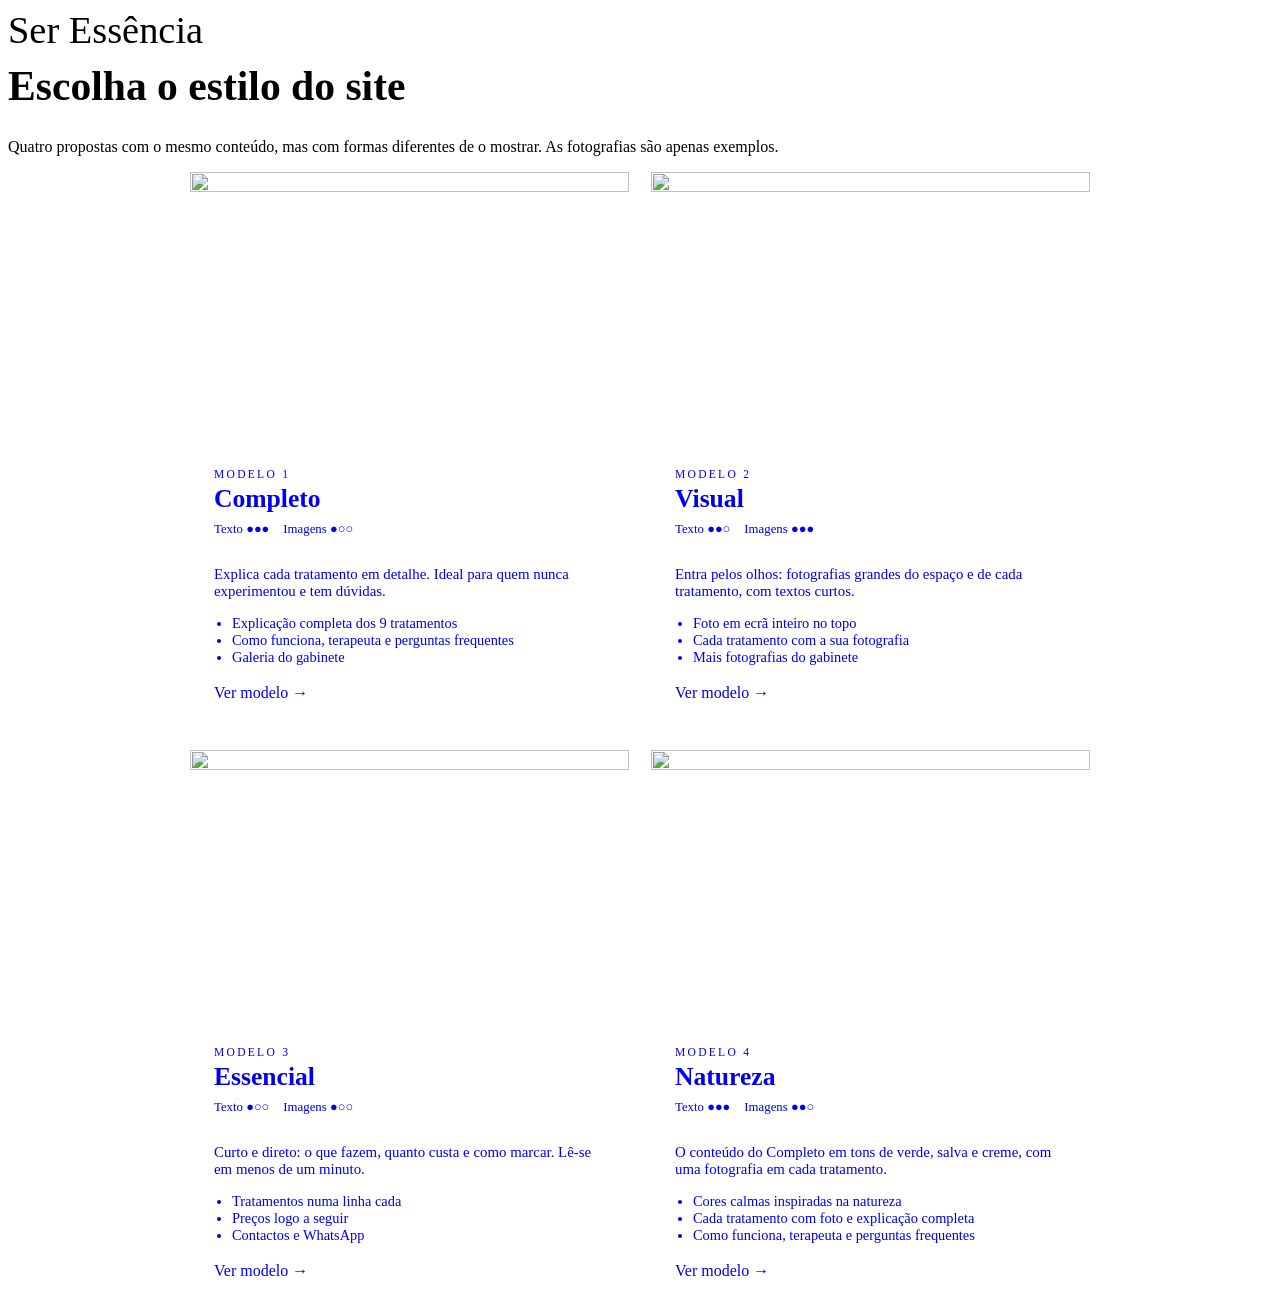
==== commit 70ec9b0f: "Add files via upload" ====
--- a/index.html
+++ b/index.html
@@ -3,441 +3,86 @@
 <head>
   <meta charset="utf-8">
   <meta name="viewport" content="width=device-width, initial-scale=1">
-  <title>Ser Essência | Acupuntura e Medicina Tradicional Chinesa em Mem Martins</title>
-  <meta name="description" content="Clínica de Medicina Tradicional Chinesa em Algueirão-Mem Martins: acupuntura, eletroacupuntura, ventosaterapia, massagem Tuina, drenagem linfática e perfil alimentar. Consultas por marcação.">
-  <link rel="canonical" href="https://seressencia.pt/">
-  <meta name="theme-color" content="#2b211c">
-
-  <!-- Pré-visualização quando o link é partilhado (WhatsApp, Facebook…) -->
-  <meta property="og:type" content="website">
-  <meta property="og:locale" content="pt_PT">
-  <meta property="og:title" content="Ser Essência | Medicina Tradicional Chinesa">
-  <meta property="og:description" content="Acupuntura e terapias de Medicina Tradicional Chinesa em Algueirão-Mem Martins.">
-  <meta property="og:url" content="https://seressencia.pt/">
-  <meta property="og:image" content="https://seressencia.pt/img/partilha.jpg">
-
-  <link rel="icon" href="favicon.svg" type="image/svg+xml">
+  <meta name="robots" content="noindex">
+  <title>Modelos do site | Ser Essência</title>
+  <link rel="icon" href="../favicon.svg" type="image/svg+xml">
   <link rel="preconnect" href="https://fonts.googleapis.com">
   <link rel="preconnect" href="https://fonts.gstatic.com" crossorigin>
   <link href="https://fonts.googleapis.com/css2?family=Cormorant+Garamond:ital,wght@0,500;0,600;1,500&family=Great+Vibes&family=Jost:wght@300;400;500&display=swap" rel="stylesheet">
-  <link rel="stylesheet" href="css/styles.css">
+  <link rel="stylesheet" href="../css/styles.css">
+  <link rel="stylesheet" href="modelos.css">
+  <style>
+    .pick { display: grid; grid-template-columns: repeat(2, 1fr); gap: 22px; max-width: 900px; margin: 0 auto; }
+    .pick a { display: flex; flex-direction: column; text-decoration: none; background: var(--white); border: 1px solid var(--line); border-radius: var(--radius); overflow: hidden; transition: transform .3s, box-shadow .3s; }
+    .pick a:hover { transform: translateY(-4px); box-shadow: var(--shadow); }
+    .pick img { width: 100%; aspect-ratio: 16 / 10; object-fit: cover; }
+    .pick .body { padding: 22px 24px 26px; display: flex; flex-direction: column; flex: 1; }
+    .pick .tag { font-size: .72rem; letter-spacing: .2em; text-transform: uppercase; color: var(--gold-dark); }
+    .pick h2 { font-size: 1.6rem; margin: 4px 0 8px; }
+    .pick p { color: var(--ink-soft); font-size: .93rem; }
+    .pick ul { margin: 0 0 18px; padding-left: 18px; color: var(--ink-soft); font-size: .9rem; }
+    .pick .go { margin-top: auto; font-weight: 500; color: var(--terra); }
+    .meter { display: flex; gap: 14px; font-size: .8rem; color: var(--ink-soft); margin-bottom: 14px; }
+    .meter b { color: var(--ink); font-weight: 500; }
+    @media (max-width: 900px) { .pick { grid-template-columns: 1fr; max-width: 520px; margin: 0 auto; } }
+  </style>
+</head>
+<body>
+  <main class="section">
+    <div class="container">
+      <div class="section-head center">
+        <span class="brand-name" style="font-size:2.4rem">Ser Essência</span>
+        <h1 style="font-size:clamp(1.9rem,3.6vw,2.6rem);margin-top:10px">Escolha o estilo do site</h1>
+        <p class="lead">Quatro propostas com o mesmo conteúdo, mas com formas diferentes de o mostrar. As fotografias são apenas exemplos.</p>
+      </div>
 
-  <!-- Dados estruturados: ajudam o Google a mostrar morada, telefone e horário -->
-  <script type="application/ld+json">
-  {
-    "@context": "https://schema.org",
-    "@type": "MedicalBusiness",
-    "name": "Ser Essência — Medicina Tradicional Chinesa",
-    "url": "https://seressencia.pt/",
-    "telephone": "+351914245622",
-    "image": "https://seressencia.pt/img/partilha.jpg",
-    "address": {
-      "@type": "PostalAddress",
-      "streetAddress": "Rua Teresa Gomes 22 A2 A",
-      "postalCode": "2725-177",
-      "addressLocality": "Algueirão-Mem Martins",
-      "addressRegion": "Sintra",
-      "addressCountry": "PT"
-    },
-    "areaServed": ["Algueirão-Mem Martins", "Sintra", "Rio de Mouro", "Mira Sintra"],
-    "medicalSpecialty": "Acupuncture"
-  }
-  </script>
-</head>
-<body id="topo">
-
-  <!-- ===================== CABEÇALHO ===================== -->
-  <header class="site-header">
-    <nav class="container nav" aria-label="Navegação principal">
-      <a href="#topo" class="brand" aria-label="Ser Essência — início">
-        <!-- Substituir por img/logo.svg quando houver o logótipo original -->
-        <svg class="brand-mark" viewBox="0 0 48 48" fill="none" stroke="#b08d57" stroke-width="1.6" aria-hidden="true">
-          <circle cx="24" cy="24" r="21"/>
-          <path d="M24 13c6 0 10 4.5 10 10 0 6.5-5 11-10 11s-10-4.5-10-11c0-5.5 4-10 10-10z"/>
-          <path d="M24 18c3.3 0 5.5 2.4 5.5 5.3 0 3.4-2.6 5.7-5.5 5.7s-5.5-2.3-5.5-5.7"/>
-          <path d="M24 22.5c1.4 0 2.2 1 2.2 2"/>
-        </svg>
-        <span>
-          <span class="brand-name">Ser Essência</span>
-          <span class="brand-sub">Medicina Tradicional Chinesa</span>
-        </span>
-      </a>
-
-      <button class="nav-toggle" aria-label="Abrir menu" aria-expanded="false" aria-controls="menu">
-        <span></span><span></span><span></span>
-      </button>
-
-      <ul class="nav-links" id="menu">
-        <li><a href="#mtc">A MTC</a></li>
-        <li><a href="#gabinete">Espaço</a></li>
-        <li><a href="#tratamentos">Tratamentos</a></li>
-        <li><a href="#terapeuta">Terapeuta</a></li>
-        <li><a href="#precos">Preços</a></li>
-        <li><a href="#faq">Perguntas</a></li>
-        <li><a href="#contactos">Contactos</a></li>
-        <li><a class="btn btn-primary" href="https://wa.me/351914245622?text=Ol%C3%A1!%20Gostaria%20de%20marcar%20uma%20consulta." target="_blank" rel="noopener">Marcar consulta</a></li>
-      </ul>
-    </nav>
-  </header>
-
-  <main>
-    <!-- ===================== HERO ===================== -->
-    <section class="hero">
-      <div class="container hero-grid">
-        <div class="reveal">
-          <span class="eyebrow">Algueirão-Mem Martins · Sintra</span>
-          <h1>Reencontre o equilíbrio do <em>corpo</em> e da <em>mente</em></h1>
-          <p class="lead">Acupuntura e terapias de Medicina Tradicional Chinesa num espaço calmo e acolhedor, com um plano pensado para si.</p>
-          <div class="hero-actions">
-            <a class="btn btn-primary" href="https://wa.me/351914245622?text=Ol%C3%A1!%20Gostaria%20de%20marcar%20uma%20consulta." target="_blank" rel="noopener">
-              <svg viewBox="0 0 24 24" fill="currentColor" aria-hidden="true"><path d="M12.04 2C6.58 2 2.13 6.45 2.13 11.91c0 1.75.46 3.45 1.32 4.95L2.05 22l5.25-1.38c1.45.79 3.08 1.21 4.74 1.21 5.46 0 9.91-4.45 9.91-9.91C21.95 6.45 17.5 2 12.04 2zm5.8 14.02c-.24.68-1.42 1.31-1.96 1.36-.5.05-.97.24-3.27-.68-2.77-1.09-4.52-3.92-4.66-4.1-.13-.18-1.11-1.48-1.11-2.83 0-1.34.7-2 .95-2.28.25-.27.54-.34.72-.34h.52c.17 0 .39-.06.61.47.24.55.79 1.9.86 2.04.07.14.11.3.02.48-.09.18-.13.29-.27.45-.13.16-.28.35-.4.47-.13.13-.27.28-.12.55.16.27.7 1.15 1.5 1.86 1.03.92 1.9 1.2 2.17 1.34.27.13.43.11.59-.07.16-.18.68-.79.86-1.06.18-.27.36-.23.61-.14.25.09 1.58.75 1.85.88.27.14.45.2.52.32.07.11.07.66-.17 1.34z"/></svg>
-              Marcar pelo WhatsApp
-            </a>
-            <a class="btn btn-ghost" href="#tratamentos">Ver tratamentos</a>
+      <div class="pick">
+        <a href="modelo-1-completo.html">
+          <img src="https://thumb.wikimedia.org/wikipedia/commons/thumb/4/4b/Shiatsu.jpg/1280px-Shiatsu.jpg" alt="">
+          <div class="body">
+            <span class="tag">Modelo 1</span>
+            <h2>Completo</h2>
+            <div class="meter"><span>Texto <b>●●●</b></span><span>Imagens <b>●○○</b></span></div>
+            <p>Explica cada tratamento em detalhe. Ideal para quem nunca experimentou e tem dúvidas.</p>
+            <ul><li>Explicação completa dos 9 tratamentos</li><li>Como funciona, terapeuta e perguntas frequentes</li><li>Galeria do gabinete</li></ul>
+            <span class="go">Ver modelo →</span>
           </div>
-          <div class="hero-facts">
-            <div><strong>9</strong>terapias disponíveis</div>
-            <div><strong>1:1</strong>plano personalizado</div>
-            <div><strong>Por marcação</strong>sem tempos de espera</div>
+        </a>
+        <a href="modelo-2-visual.html">
+          <img src="https://thumb.wikimedia.org/wikipedia/commons/thumb/d/d9/YHI_Spa_treatment_room_at_Paradisus_by_Meli%C3%A1_Bali.jpg/1280px-YHI_Spa_treatment_room_at_Paradisus_by_Meli%C3%A1_Bali.jpg" alt="">
+          <div class="body">
+            <span class="tag">Modelo 2</span>
+            <h2>Visual</h2>
+            <div class="meter"><span>Texto <b>●●○</b></span><span>Imagens <b>●●●</b></span></div>
+            <p>Entra pelos olhos: fotografias grandes do espaço e de cada tratamento, com textos curtos.</p>
+            <ul><li>Foto em ecrã inteiro no topo</li><li>Cada tratamento com a sua fotografia</li><li>Mais fotografias do gabinete</li></ul>
+            <span class="go">Ver modelo →</span>
           </div>
-        </div>
-
-        <div class="hero-visual reveal">
-          <!-- Para usar uma foto: <div class="photo"><img src="img/gabinete-1.jpg" alt="Sala de tratamento da Ser Essência"></div> -->
-          <div class="photo"><span class="photo-label">Foto do gabinete</span></div>
-        </div>
-      </div>
-    </section>
-
-    <!-- ===================== A MTC ===================== -->
-    <section class="section about" id="mtc">
-      <div class="container about-grid">
-        <div class="reveal">
-          <span class="eyebrow">O que é a MTC</span>
-          <h2>Uma medicina com mais de dois mil anos</h2>
-          <p class="lead">A Medicina Tradicional Chinesa olha para a pessoa como um todo. Em vez de tratar apenas o sintoma, procura compreender o que está na sua origem.</p>
-          <p>Segundo a MTC, a saúde depende da circulação harmoniosa da energia vital, o <em>Qi</em>, e do equilíbrio entre <em>Yin</em> e <em>Yang</em>. Quando esse equilíbrio se perde, surgem dores, cansaço, ansiedade ou outras queixas. O objetivo do tratamento é ajudar o organismo a recuperar esse equilíbrio de forma natural.</p>
-        </div>
-        <div class="reveal">
-          <blockquote class="quote">“Cuidar da saúde é cuidar da sua essência.”</blockquote>
-          <div class="pillars">
-            <div class="pillar"><h3>Holística</h3><p>Avalia o corpo, as emoções e o estilo de vida em conjunto.</p></div>
-            <div class="pillar"><h3>Personalizada</h3><p>Cada plano é ajustado à pessoa e à fase em que está.</p></div>
-            <div class="pillar"><h3>Preventiva</h3><p>Ajuda a manter o bem-estar, não só a tratar queixas.</p></div>
-            <div class="pillar"><h3>Complementar</h3><p>Pode ser feita em paralelo com o acompanhamento médico.</p></div>
+        </a>
+        <a href="modelo-3-essencial.html">
+          <img src="https://thumb.wikimedia.org/wikipedia/commons/thumb/6/6e/White_cup_with_green_tea_in_it.jpg/1280px-White_cup_with_green_tea_in_it.jpg" alt="">
+          <div class="body">
+            <span class="tag">Modelo 3</span>
+            <h2>Essencial</h2>
+            <div class="meter"><span>Texto <b>●○○</b></span><span>Imagens <b>●○○</b></span></div>
+            <p>Curto e direto: o que fazem, quanto custa e como marcar. Lê-se em menos de um minuto.</p>
+            <ul><li>Tratamentos numa linha cada</li><li>Preços logo a seguir</li><li>Contactos e WhatsApp</li></ul>
+            <span class="go">Ver modelo →</span>
           </div>
-        </div>
-      </div>
-    </section>
-
-    <!-- ===================== GALERIA ===================== -->
-    <section class="section bg-paper" id="gabinete">
-      <div class="container">
-        <div class="section-head center reveal">
-          <span class="eyebrow">O espaço</span>
-          <h2>Um lugar para abrandar</h2>
-          <p class="lead">Um gabinete acolhedor, pensado para o seu conforto desde o momento em que entra.</p>
-        </div>
-        <div class="gallery-grid reveal">
-          <div class="photo"><span class="photo-label">Sala de tratamento</span></div>
-          <div class="photo"><span class="photo-label">Receção</span></div>
-          <div class="photo"><span class="photo-label">Pormenor</span></div>
-          <div class="photo"><span class="photo-label">Sala de espera</span></div>
-          <div class="photo"><span class="photo-label">Material</span></div>
-          <div class="photo"><span class="photo-label">Entrada</span></div>
-        </div>
-      </div>
-    </section>
-
-    <!-- ===================== TRATAMENTOS ===================== -->
-    <section class="section bg-cream" id="tratamentos">
-      <div class="container">
-        <div class="section-head center reveal">
-          <span class="eyebrow">Tratamentos</span>
-          <h2>Como podemos ajudar</h2>
-          <p class="lead">Na primeira consulta ajudamos a escolher a combinação certa para si.</p>
-        </div>
-
-        <div class="treatments">
-          <article class="treatment reveal" id="t-mtc">
-            <div class="treatment-top">
-              <span class="icon"><svg viewBox="0 0 24 24" fill="none" stroke="currentColor" stroke-width="1.5"><circle cx="12" cy="12" r="9.5"/><path d="M12 2.5a4.75 4.75 0 0 1 0 9.5 4.75 4.75 0 0 0 0 9.5"/><circle cx="12" cy="7.25" r="1" fill="currentColor"/><circle cx="12" cy="16.75" r="1"/></svg></span>
-              <span class="num">01</span>
-            </div>
-            <h3>Consulta de MTC</h3>
-            <p>Avaliação completa da sua saúde, com observação da língua e do pulso, e um plano de tratamento à sua medida.</p>
-          </article>
-          <article class="treatment reveal" id="t-acupuntura">
-            <div class="treatment-top">
-              <span class="icon"><svg viewBox="0 0 24 24" fill="none" stroke="currentColor" stroke-width="1.5" stroke-linecap="round"><path d="M5 19 17.5 6.5"/><path d="m16 5 3 3"/><path d="M18.5 3.5 20.5 5.5"/><path d="M3.5 20.5 5 19"/></svg></span>
-              <span class="num">02</span>
-            </div>
-            <h3>Acupuntura</h3>
-            <p>Agulhas muito finas, esterilizadas e de uso único, aplicadas em pontos específicos para devolver o equilíbrio ao organismo.</p>
-          </article>
-          <article class="treatment reveal" id="t-eletro">
-            <div class="treatment-top">
-              <span class="icon"><svg viewBox="0 0 24 24" fill="none" stroke="currentColor" stroke-width="1.5" stroke-linejoin="round"><path d="M13 2.5 4.5 13.5H12l-1 8 8.5-11H12z"/></svg></span>
-              <span class="num">03</span>
-            </div>
-            <h3>Laser e Eletroacupuntura</h3>
-            <p>Variantes da acupuntura: com uma corrente elétrica suave nas agulhas, ou com luz laser, sem agulhas.</p>
-          </article>
-          <article class="treatment reveal" id="t-ventosas">
-            <div class="treatment-top">
-              <span class="icon"><svg viewBox="0 0 24 24" fill="none" stroke="currentColor" stroke-width="1.5" stroke-linecap="round"><path d="M6 19c0-7 2.5-12 6-12s6 5 6 12"/><path d="M4 19h16"/><path d="M10 4.5h4"/></svg></span>
-              <span class="num">04</span>
-            </div>
-            <h3>Ventosaterapia</h3>
-            <p>Copos que criam uma sucção suave na pele, soltam tensões musculares e estimulam a circulação.</p>
-          </article>
-          <article class="treatment reveal" id="t-tuina">
-            <div class="treatment-top">
-              <span class="icon"><svg viewBox="0 0 24 24" fill="none" stroke="currentColor" stroke-width="1.5" stroke-linecap="round" stroke-linejoin="round"><path d="M8 13V5.5a1.5 1.5 0 0 1 3 0V11"/><path d="M11 10V4a1.5 1.5 0 0 1 3 0v6"/><path d="M14 10V5.5a1.5 1.5 0 0 1 3 0V13"/><path d="M17 11a1.5 1.5 0 0 1 3 0v3a7 7 0 0 1-7 7h-1a7 7 0 0 1-5.6-2.8L4 16a1.6 1.6 0 0 1 2.5-2L8 15.5"/></svg></span>
-              <span class="num">05</span>
-            </div>
-            <h3>Massagem Tuina</h3>
-            <p>Massagem terapêutica chinesa, com pressão e mobilizações ao longo dos meridianos, focada nas zonas de dor.</p>
-          </article>
-          <article class="treatment reveal" id="t-yamamoto">
-            <div class="treatment-top">
-              <span class="icon"><svg viewBox="0 0 24 24" fill="none" stroke="currentColor" stroke-width="1.5" stroke-linecap="round" stroke-linejoin="round"><path d="M9 21v-3H7a1 1 0 0 1-1-1v-3l-1.5-.5L6 11a7 7 0 1 1 9 6.7V21"/><circle cx="11" cy="6" r=".8" fill="currentColor"/><circle cx="14" cy="7" r=".8" fill="currentColor"/><circle cx="16" cy="10" r=".8" fill="currentColor"/></svg></span>
-              <span class="num">06</span>
-            </div>
-            <h3>Craniopuntura de Yamamoto</h3>
-            <p>Acupuntura em pontos do couro cabeludo que correspondem a diferentes zonas do corpo. Rápida e bem tolerada.</p>
-          </article>
-          <article class="treatment reveal" id="t-massagem">
-            <div class="treatment-top">
-              <span class="icon"><svg viewBox="0 0 24 24" fill="none" stroke="currentColor" stroke-width="1.5" stroke-linecap="round" stroke-linejoin="round"><path d="M12 20c-4 0-8-2.5-9-7 3 0 6 1 9 4 3-3 6-4 9-4-1 4.5-5 7-9 7z"/><path d="M12 17c-2-2-3-5-3-8 1 .5 2.2 1.4 3 2.5.8-1.1 2-2 3-2.5 0 3-1 6-3 8z"/><path d="M12 11.5V4"/></svg></span>
-              <span class="num">07</span>
-            </div>
-            <h3>Massagem</h3>
-            <p>Massagem de relaxamento com movimentos lentos e envolventes, para aliviar o stress e a tensão acumulada.</p>
-          </article>
-          <article class="treatment reveal" id="t-drenagem">
-            <div class="treatment-top">
-              <span class="icon"><svg viewBox="0 0 24 24" fill="none" stroke="currentColor" stroke-width="1.5" stroke-linejoin="round"><path d="M12 3s6.5 7 6.5 11.5a6.5 6.5 0 0 1-13 0C5.5 10 12 3 12 3z"/><path d="M9 15a3 3 0 0 0 3 3" stroke-linecap="round"/></svg></span>
-              <span class="num">08</span>
-            </div>
-            <h3>Drenagem Linfática</h3>
-            <p>Movimentos suaves e ritmados que estimulam o sistema linfático e aliviam o inchaço e as pernas pesadas.</p>
-          </article>
-          <article class="treatment reveal" id="t-alimentar">
-            <div class="treatment-top">
-              <span class="icon"><svg viewBox="0 0 24 24" fill="none" stroke="currentColor" stroke-width="1.5" stroke-linecap="round" stroke-linejoin="round"><path d="M3 12h18a9 9 0 0 1-18 0z"/><path d="M12 9c0-3 2-5 5-5 0 3-2 5-5 5z"/><path d="M9 9c0-1.7-1-3-3-3 0 1.7 1 3 3 3z"/></svg></span>
-              <span class="num">09</span>
-            </div>
-            <h3>Perfil Alimentar</h3>
-            <p>Recomendações de alimentação ajustadas à sua constituição e à época do ano, segundo a MTC.</p>
-          </article>
-        </div>
-
-        <p class="disclaimer">As terapêuticas da Medicina Tradicional Chinesa são complementares e não substituem o diagnóstico nem o acompanhamento médico.</p>
-      </div>
-    </section>
-
-    <!-- ===================== TERAPEUTA ===================== -->
-    <section class="section bg-paper" id="terapeuta">
-      <div class="container therapist-grid">
-        <div class="photo reveal"><span class="photo-label">Foto do/a terapeuta</span></div>
-        <div class="reveal">
-          <span class="eyebrow">Quem cuida de si</span>
-          <h2><span class="todo">Nome do/a terapeuta</span></h2>
-          <p class="lead"><span class="todo">Breve apresentação: percurso, como chegou à Medicina Tradicional Chinesa e o que a/o motiva neste trabalho.</span></p>
-          <p>A Ser Essência nasceu da vontade de criar um espaço tranquilo onde cada pessoa é ouvida com tempo e tratada como um todo.</p>
-          <ul class="credentials">
-            <li><span class="todo">Formação em Medicina Tradicional Chinesa (escola, ano)</span></li>
-            <li><span class="todo">Cédula profissional ACSS n.º 00000</span></li>
-            <li><span class="todo">Outras formações (ex.: Craniopuntura de Yamamoto, Tuina)</span></li>
-          </ul>
-        </div>
-      </div>
-    </section>
-
-    <!-- ===================== PREÇOS ===================== -->
-    <!-- Para alterar um preço, muda só o texto dentro de <span class="price-value">. -->
-    <section class="section prices bg-cream" id="precos">
-      <div class="container">
-        <div class="section-head center reveal">
-          <span class="eyebrow">Preçário</span>
-          <h2>Preços</h2>
-          <p class="lead">Valores por sessão. Na primeira consulta explicamos o plano e o número de sessões previsto.</p>
-        </div>
-
-        <div class="price-list reveal">
-          <div class="price-row">
-            <div class="price-name"><a href="#t-mtc">1.ª Consulta de MTC</a><small><span class="todo">60 min</span></small></div>
-            <span class="price-dots" aria-hidden="true"></span>
-            <span class="price-value"><span class="todo">00 €</span></span>
+        </a>
+        <a href="modelo-4-natureza.html">
+          <img src="https://upload.wikimedia.org/wikipedia/commons/1/13/Herbal_medicine.jpg" alt="">
+          <div class="body">
+            <span class="tag">Modelo 4</span>
+            <h2>Natureza</h2>
+            <div class="meter"><span>Texto <b>●●●</b></span><span>Imagens <b>●●○</b></span></div>
+            <p>O conteúdo do Completo em tons de verde, salva e creme, com uma fotografia em cada tratamento.</p>
+            <ul><li>Cores calmas inspiradas na natureza</li><li>Cada tratamento com foto e explicação completa</li><li>Como funciona, terapeuta e perguntas frequentes</li></ul>
+            <span class="go">Ver modelo →</span>
           </div>
-          <div class="price-row">
-            <div class="price-name"><a href="#t-acupuntura">Acupuntura</a><small><span class="todo">45 min</span></small></div>
-            <span class="price-dots" aria-hidden="true"></span>
-            <span class="price-value"><span class="todo">00 €</span></span>
-          </div>
-          <div class="price-row">
-            <div class="price-name"><a href="#t-eletro">Laser e Eletroacupuntura</a><small><span class="todo">45 min</span></small></div>
-            <span class="price-dots" aria-hidden="true"></span>
-            <span class="price-value"><span class="todo">00 €</span></span>
-          </div>
-          <div class="price-row">
-            <div class="price-name"><a href="#t-ventosas">Ventosaterapia</a><small><span class="todo">30 min</span></small></div>
-            <span class="price-dots" aria-hidden="true"></span>
-            <span class="price-value"><span class="todo">00 €</span></span>
-          </div>
-          <div class="price-row">
-            <div class="price-name"><a href="#t-tuina">Massagem Tuina</a><small><span class="todo">45 min</span></small></div>
-            <span class="price-dots" aria-hidden="true"></span>
-            <span class="price-value"><span class="todo">00 €</span></span>
-          </div>
-          <div class="price-row">
-            <div class="price-name"><a href="#t-yamamoto">Craniopuntura de Yamamoto</a><small><span class="todo">30 min</span></small></div>
-            <span class="price-dots" aria-hidden="true"></span>
-            <span class="price-value"><span class="todo">00 €</span></span>
-          </div>
-          <div class="price-row">
-            <div class="price-name"><a href="#t-massagem">Massagem de relaxamento</a><small><span class="todo">60 min</span></small></div>
-            <span class="price-dots" aria-hidden="true"></span>
-            <span class="price-value"><span class="todo">00 €</span></span>
-          </div>
-          <div class="price-row">
-            <div class="price-name"><a href="#t-drenagem">Drenagem Linfática</a><small><span class="todo">60 min</span></small></div>
-            <span class="price-dots" aria-hidden="true"></span>
-            <span class="price-value"><span class="todo">00 €</span></span>
-          </div>
-          <div class="price-row">
-            <div class="price-name"><a href="#t-alimentar">Perfil Alimentar</a><small><span class="todo">60 min</span></small></div>
-            <span class="price-dots" aria-hidden="true"></span>
-            <span class="price-value"><span class="todo">00 €</span></span>
-          </div>
-
-          <!-- Apagar este bloco se a clínica não tiver pacotes -->
-          <div class="price-pack">
-            <div>
-              <h3>Pacote de <span class="todo">5</span> sessões</h3>
-              <p>Para tratamentos continuados. <span class="todo">Válido durante 3 meses.</span></p>
-            </div>
-            <span class="price-value"><span class="todo">00 €</span></span>
-          </div>
-        </div>
-
-        <p class="disclaimer">Pagamento: <span class="todo">numerário, MB WAY e multibanco</span>. Preços com IVA incluído, quando aplicável. Desmarcações com pelo menos 24 horas de antecedência.</p>
-      </div>
-    </section>
-
-    <!-- ===================== FAQ ===================== -->
-    <section class="section" id="faq">
-      <div class="container">
-        <div class="section-head center reveal">
-          <span class="eyebrow">Perguntas frequentes</span>
-          <h2>Dúvidas antes da primeira consulta</h2>
-        </div>
-        <div class="faq-list reveal">
-          <details>
-            <summary>A acupuntura dói?</summary>
-            <p>As agulhas são muito mais finas do que as de uma injeção. A maioria das pessoas sente apenas uma ligeira picada ao inserir e, depois, sensações de calor, peso ou formigueiro, que são normais. Muitas pessoas acabam por relaxar ou até adormecer durante a sessão. Se preferir, existe a opção de acupuntura a laser, sem agulhas.</p>
-          </details>
-          <details>
-            <summary>As agulhas são seguras?</summary>
-            <p>Sim. Utilizamos apenas agulhas esterilizadas e de uso único, que são abertas à sua frente e descartadas no final da sessão.</p>
-          </details>
-          <details>
-            <summary>Quantas sessões vou precisar?</summary>
-            <p>Depende da queixa e de cada pessoa. Situações recentes costumam responder em poucas sessões, enquanto problemas de longa duração precisam normalmente de um acompanhamento mais prolongado. Na primeira consulta damos-lhe uma estimativa.</p>
-          </details>
-          <details>
-            <summary>Quanto tempo demora uma sessão?</summary>
-            <p>Uma sessão dura, em média, <span class="todo">45 a 60 minutos</span>. A primeira consulta é um pouco mais longa, porque inclui a avaliação completa.</p>
-          </details>
-          <details>
-            <summary>Como me devo preparar?</summary>
-            <p>Venha com roupa confortável e evite vir em jejum ou logo a seguir a uma refeição pesada. Se tiver exames ou relatórios médicos recentes, traga-os consigo.</p>
-          </details>
-          <details>
-            <summary>Posso fazer MTC se já estiver a ser seguido/a por um médico?</summary>
-            <p>Sim. A Medicina Tradicional Chinesa é complementar e não substitui o acompanhamento médico. Informe-nos sempre da medicação que toma e de qualquer condição de saúde, incluindo gravidez.</p>
-          </details>
-        </div>
-      </div>
-    </section>
-
-    <!-- ===================== CONTACTOS ===================== -->
-    <section class="section contact" id="contactos">
-      <div class="container contact-grid">
-        <div class="reveal">
-          <span class="eyebrow">Contactos</span>
-          <h2>Marque a sua consulta</h2>
-          <p class="lead">Consultas por marcação. A forma mais rápida de marcar é por WhatsApp.</p>
-          <ul class="contact-list">
-            <li>
-              <svg viewBox="0 0 24 24" fill="none" stroke="currentColor" stroke-width="1.5"><path d="M12 21s-7-6.2-7-11.5a7 7 0 0 1 14 0C19 14.8 12 21 12 21z"/><circle cx="12" cy="9.5" r="2.5"/></svg>
-              <div><small>Morada</small>Rua Teresa Gomes 22 A2 A<br>2725-177 Algueirão-Mem Martins</div>
-            </li>
-            <li>
-              <svg viewBox="0 0 24 24" fill="none" stroke="currentColor" stroke-width="1.5"><path d="M5 4h4l2 5-2.5 1.5a11 11 0 0 0 5 5L15 13l5 2v4a2 2 0 0 1-2 2A16 16 0 0 1 3 6a2 2 0 0 1 2-2z"/></svg>
-              <div><small>Telefone / WhatsApp</small><a href="tel:+351914245622">+351 914 245 622</a><br><span style="font-size:.8rem;color:#b9ab9c">Chamada para a rede móvel nacional</span></div>
-            </li>
-            <li>
-              <svg viewBox="0 0 24 24" fill="none" stroke="currentColor" stroke-width="1.5"><circle cx="12" cy="12" r="9"/><path d="M12 7v5l3 2"/></svg>
-              <div><small>Horário</small><span class="todo" style="color:#2b211c">Segunda a sexta: 9h–13h · 14h–19h<br>Sábado: confirmar</span></div>
-            </li>
-          </ul>
-          <div class="hero-actions">
-            <a class="btn btn-whatsapp" href="https://wa.me/351914245622?text=Ol%C3%A1!%20Gostaria%20de%20marcar%20uma%20consulta." target="_blank" rel="noopener">
-              <svg viewBox="0 0 24 24" fill="currentColor" aria-hidden="true"><path d="M12.04 2C6.58 2 2.13 6.45 2.13 11.91c0 1.75.46 3.45 1.32 4.95L2.05 22l5.25-1.38c1.45.79 3.08 1.21 4.74 1.21 5.46 0 9.91-4.45 9.91-9.91C21.95 6.45 17.5 2 12.04 2zm5.8 14.02c-.24.68-1.42 1.31-1.96 1.36-.5.05-.97.24-3.27-.68-2.77-1.09-4.52-3.92-4.66-4.1-.13-.18-1.11-1.48-1.11-2.83 0-1.34.7-2 .95-2.28.25-.27.54-.34.72-.34h.52c.17 0 .39-.06.61.47.24.55.79 1.9.86 2.04.07.14.11.3.02.48-.09.18-.13.29-.27.45-.13.16-.28.35-.4.47-.13.13-.27.28-.12.55.16.27.7 1.15 1.5 1.86 1.03.92 1.9 1.2 2.17 1.34.27.13.43.11.59-.07.16-.18.68-.79.86-1.06.18-.27.36-.23.61-.14.25.09 1.58.75 1.85.88.27.14.45.2.52.32.07.11.07.66-.17 1.34z"/></svg>
-              Enviar mensagem
-            </a>
-            <a class="btn btn-ghost" href="tel:+351914245622">Ligar</a>
-          </div>
-        </div>
-
-        <!-- O mapa só carrega quando a pessoa clica: assim o site não usa cookies
-             do Google e não precisa de aviso de cookies. -->
-        <div class="map reveal" id="mapa">
-          <div>
-            <p>O mapa é fornecido pelo Google Maps e só é carregado quando clicar no botão.</p>
-            <button class="btn btn-ghost" type="button" data-load-map>Mostrar mapa</button>
-            <p style="margin-top:14px"><a href="https://www.google.com/maps/search/?api=1&query=Rua+Teresa+Gomes+22,+2725-177+Algueir%C3%A3o-Mem+Martins" target="_blank" rel="noopener" style="color:#b08d57">Abrir no Google Maps ↗</a></p>
-          </div>
-        </div>
-      </div>
-    </section>
-  </main>
-
-  <!-- ===================== RODAPÉ ===================== -->
-  <footer class="site-footer">
-    <div class="container">
-      <div class="footer-grid">
-        <div>
-          <span class="brand-name">Ser Essência</span>
-          <p style="margin-top:8px">Medicina Tradicional Chinesa<br>Algueirão-Mem Martins, Sintra</p>
-        </div>
-        <ul class="footer-links">
-          <li><a href="#tratamentos">Tratamentos</a></li>
-          <li><a href="#precos">Preços</a></li>
-          <li><a href="#faq">Perguntas frequentes</a></li>
-          <li><a href="#contactos">Contactos</a></li>
-          <li><a href="politica-privacidade.html">Política de privacidade</a></li>
-        </ul>
-        <ul class="footer-links">
-          <li><a href="https://www.livroreclamacoes.pt/Inicio/" target="_blank" rel="noopener">Livro de Reclamações Eletrónico ↗</a></li>
-          <li><a href="https://www.cniacc.pt/" target="_blank" rel="noopener">Resolução alternativa de litígios ↗</a></li>
-        </ul>
-      </div>
-      <div class="footer-legal">
-        <p>As terapêuticas não convencionais não substituem o diagnóstico nem o tratamento médico. <span class="todo" style="color:#2b211c">Terapeuta com cédula profissional ACSS n.º 00000.</span></p>
-        <p>Em caso de litígio, o consumidor pode recorrer ao CNIACC – Centro Nacional de Informação e Arbitragem de Conflitos de Consumo (www.cniacc.pt).</p>
-        <p>© <span data-year>2026</span> Ser Essência. Todos os direitos reservados.</p>
+        </a>
       </div>
     </div>
-  </footer>
-
-  <!-- Botão de WhatsApp sempre visível -->
-  <a class="wa-float" href="https://wa.me/351914245622?text=Ol%C3%A1!%20Gostaria%20de%20marcar%20uma%20consulta." target="_blank" rel="noopener" aria-label="Falar connosco no WhatsApp">
-    <svg viewBox="0 0 24 24" fill="currentColor" aria-hidden="true"><path d="M12.04 2C6.58 2 2.13 6.45 2.13 11.91c0 1.75.46 3.45 1.32 4.95L2.05 22l5.25-1.38c1.45.79 3.08 1.21 4.74 1.21 5.46 0 9.91-4.45 9.91-9.91C21.95 6.45 17.5 2 12.04 2zm5.8 14.02c-.24.68-1.42 1.31-1.96 1.36-.5.05-.97.24-3.27-.68-2.77-1.09-4.52-3.92-4.66-4.1-.13-.18-1.11-1.48-1.11-2.83 0-1.34.7-2 .95-2.28.25-.27.54-.34.72-.34h.52c.17 0 .39-.06.61.47.24.55.79 1.9.86 2.04.07.14.11.3.02.48-.09.18-.13.29-.27.45-.13.16-.28.35-.4.47-.13.13-.27.28-.12.55.16.27.7 1.15 1.5 1.86 1.03.92 1.9 1.2 2.17 1.34.27.13.43.11.59-.07.16-.18.68-.79.86-1.06.18-.27.36-.23.61-.14.25.09 1.58.75 1.85.88.27.14.45.2.52.32.07.11.07.66-.17 1.34z"/></svg>
-  </a>
-
-  <script src="js/main.js" defer></script>
+  </main>
 </body>
 </html>
--- a/modelos.css
+++ b/modelos.css
@@ -0,0 +1,243 @@
+/* Estilos extra para os 3 modelos de apresentação (usa ../css/styles.css como base) */
+
+/* ---------- Barra para trocar de modelo ---------- */
+.model-bar { background: #1d1612; color: #d9cdbf; font-size: 0.8rem; padding: 8px 0; }
+.model-bar .container { display: flex; flex-wrap: wrap; gap: 8px 16px; align-items: center; justify-content: space-between; }
+.model-bar nav { display: flex; gap: 6px; flex-wrap: wrap; }
+.model-bar a { color: #e9dfcf; text-decoration: none; padding: 4px 12px; border-radius: 999px; border: 1px solid rgba(255,255,255,.15); }
+.model-bar a:hover { border-color: var(--gold); }
+.model-bar a.on { background: var(--gold); border-color: var(--gold); color: #1d1612; font-weight: 500; }
+.photo-credit { font-size: 0.75rem; opacity: 0.7; }
+
+/* ======================================================
+   MODELO 2 — VISUAL
+   ====================================================== */
+.v-hero {
+  position: relative;
+  min-height: 78vh;
+  display: flex;
+  align-items: flex-end;
+  background: var(--ink);
+  overflow: hidden;
+}
+.v-hero > img { position: absolute; inset: 0; width: 100%; height: 100%; object-fit: cover; }
+.v-hero::after {
+  content: "";
+  position: absolute; inset: 0;
+  background: linear-gradient(180deg, rgba(43,33,28,.10) 0%, rgba(43,33,28,.35) 45%, rgba(43,33,28,.82) 100%);
+}
+.v-hero .container { position: relative; z-index: 1; padding-top: 120px; padding-bottom: 64px; }
+.v-hero h1 { color: #fff; max-width: 620px; }
+.v-hero h1 em { color: #f3c9b9; font-style: italic; font-weight: 500; }
+.v-hero p { color: #f1e7da; max-width: 500px; font-size: 1.05rem; margin-bottom: 26px; }
+.v-hero .eyebrow { color: #f3d9c9; }
+.v-hero .eyebrow::before { background: #f3d9c9; }
+.v-hero .btn-ghost { border-color: #fff; color: #fff; }
+.v-hero .btn-ghost:hover { background: #fff; color: var(--ink); }
+.v-hero .btn-primary { background: var(--paper); color: var(--ink); }
+.v-hero .btn-primary:hover { background: var(--gold); color: var(--ink); }
+
+.v-strip { display: grid; grid-template-columns: repeat(3, 1fr); }
+.v-strip a { position: relative; aspect-ratio: 4 / 3; overflow: hidden; color: #fff; text-decoration: none; }
+.v-strip img { width: 100%; height: 100%; object-fit: cover; transition: transform 0.7s ease; }
+.v-strip a:hover img { transform: scale(1.06); }
+.v-strip a::after { content: ""; position: absolute; inset: 0; background: linear-gradient(180deg, transparent 50%, rgba(43,33,28,.75)); }
+.v-strip span { position: absolute; z-index: 1; left: 22px; bottom: 18px; font-family: var(--font-serif); font-size: 1.5rem; font-weight: 600; }
+.v-strip small { display: block; font-family: var(--font-sans); font-size: 0.78rem; font-weight: 400; letter-spacing: .12em; text-transform: uppercase; opacity: .85; }
+
+.v-split { display: grid; grid-template-columns: 1fr 1fr; gap: 56px; align-items: center; }
+.v-split .imgs { display: grid; grid-template-columns: 1fr 1fr; gap: 14px; }
+.v-split .imgs img { width: 100%; aspect-ratio: 3 / 4; object-fit: cover; border-radius: var(--radius); }
+.v-split .imgs img:last-child { margin-top: 48px; }
+
+.v-cards { display: grid; grid-template-columns: repeat(3, 1fr); gap: 20px; }
+.v-card {
+  background: var(--white);
+  border: 1px solid var(--line);
+  border-radius: var(--radius);
+  overflow: hidden;
+  display: flex; flex-direction: column;
+  transition: transform .3s, box-shadow .3s;
+}
+.v-card:hover { transform: translateY(-4px); box-shadow: var(--shadow); }
+.v-card .v-img { aspect-ratio: 4 / 3; overflow: hidden; }
+.v-card .v-img img { width: 100%; height: 100%; object-fit: cover; transition: transform .7s; }
+.v-card:hover .v-img img { transform: scale(1.05); }
+.v-card .v-body { padding: 18px 20px 22px; }
+.v-card h3 { font-size: 1.25rem; margin-bottom: 4px; }
+.v-card p { font-size: 0.92rem; color: var(--ink-soft); margin: 0; line-height: 1.55; }
+
+.v-banner { position: relative; min-height: 380px; display: flex; align-items: center; justify-content: center; text-align: center; overflow: hidden; }
+.v-banner > img { position: absolute; inset: 0; width: 100%; height: 100%; object-fit: cover; }
+.v-banner::after { content: ""; position: absolute; inset: 0; background: rgba(43,33,28,.55); }
+.v-banner blockquote { position: relative; z-index: 1; margin: 0 20px; max-width: 760px; color: #fff; font-family: var(--font-serif); font-style: italic; font-size: clamp(1.6rem, 3.2vw, 2.4rem); line-height: 1.3; }
+.v-banner cite { display: block; margin-top: 14px; font-family: var(--font-sans); font-style: normal; font-size: .8rem; letter-spacing: .2em; text-transform: uppercase; color: #f3d9c9; }
+
+.v-mosaic { display: grid; grid-template-columns: repeat(4, 1fr); grid-auto-rows: 190px; gap: 12px; }
+.v-mosaic img { width: 100%; height: 100%; object-fit: cover; border-radius: 12px; }
+.v-mosaic img:first-child { grid-column: span 2; grid-row: span 2; }
+
+/* ======================================================
+   MODELO 3 — ESSENCIAL
+   ====================================================== */
+.e-section { padding: 56px 0; }
+
+/* Topo dividido: texto | foto */
+.e-split { display: grid; grid-template-columns: 1fr 1fr; min-height: 480px; background: var(--cream); }
+.e-split-text { display: flex; flex-direction: column; justify-content: center; padding: 56px max(20px, calc((100vw - var(--max)) / 2 + 20px)); padding-right: 48px; }
+.e-split-text h1 { font-size: clamp(2rem, 3.6vw, 2.9rem); }
+.e-split-text h1 em { color: var(--terra); font-weight: 500; }
+.e-split-text .lead { margin-bottom: 24px; max-width: 460px; }
+.e-split-img { position: relative; min-height: 320px; }
+.e-split-img img { position: absolute; inset: 0; width: 100%; height: 100%; object-fit: cover; }
+
+/* Faixa terracota com destaques */
+.e-band { background: var(--terra); color: #f6e4da; padding: 22px 0; }
+.e-band .container { display: grid; grid-template-columns: repeat(3, 1fr); gap: 20px; }
+.e-band div div, .e-band .container > div { font-size: .88rem; line-height: 1.4; }
+.e-band strong { display: block; font-family: var(--font-serif); font-size: 1.25rem; font-weight: 600; color: #fff; }
+.e-band .container > div + div { border-left: 1px solid rgba(255,255,255,.3); padding-left: 20px; }
+
+.e-head { display: flex; align-items: baseline; justify-content: space-between; gap: 16px; flex-wrap: wrap; margin-bottom: 22px; }
+.e-head h2 { margin: 0; }
+.e-head p { margin: 0; color: var(--ink-soft); font-size: .95rem; }
+
+/* Tratamentos: grelha 3x3 de cartões com ícone */
+.e-grid { display: grid; grid-template-columns: repeat(3, 1fr); gap: 14px; }
+.e-card { display: flex; gap: 14px; align-items: flex-start; background: var(--white); border: 1px solid var(--line); border-radius: 14px; padding: 18px; transition: border-color .2s, box-shadow .2s; }
+.e-card:hover { border-color: var(--gold); box-shadow: var(--shadow); }
+.e-card .icon { flex: none; width: 40px; height: 40px; }
+.e-card .icon svg { width: 20px; height: 20px; }
+.e-card h3 { font-size: 1.1rem; margin: 0 0 2px; }
+.e-card p { margin: 0; font-size: .88rem; line-height: 1.5; color: var(--ink-soft); }
+
+/* Contactos: info | foto */
+.e-contact-sec { display: grid; grid-template-columns: 1fr 1fr; background: var(--ink); color: var(--paper); }
+.e-contact-info { padding: 56px 48px 56px max(20px, calc((100vw - var(--max)) / 2 + 20px)); }
+.e-contact-info .contact-list small { display: block; font-size: 0.72rem; letter-spacing: .18em; text-transform: uppercase; color: var(--gold); }
+.e-contact-info .contact-list { gap: 14px; margin-bottom: 24px; }
+.e-contact-info .btn-ghost { border-color: var(--paper); color: var(--paper); }
+.e-contact-info .btn-ghost:hover { background: var(--paper); color: var(--ink); }
+
+.e-header-actions { display: flex; align-items: center; gap: 18px; }
+.e-header-actions a.tel { text-decoration: none; font-size: .92rem; color: var(--ink-soft); }
+.e-header-actions .btn { white-space: nowrap; padding: 10px 16px; font-size: .85rem; }
+
+/* ---------- Responsivo ---------- */
+@media (max-width: 1000px) {
+  .v-cards { grid-template-columns: repeat(2, 1fr); }
+}
+@media (max-width: 860px) {
+  .v-hero { min-height: 70vh; }
+  .v-strip { grid-template-columns: 1fr; }
+  .v-strip a { aspect-ratio: 16 / 9; }
+  .v-split { grid-template-columns: 1fr; gap: 36px; }
+  .v-mosaic { grid-template-columns: repeat(2, 1fr); grid-auto-rows: 150px; }
+  .e-header-actions a.tel { display: none; }
+  .e-split, .e-contact-sec { grid-template-columns: 1fr; }
+  .e-split-img { min-height: 260px; }
+  .e-split .e-split-img { order: -1; }
+  .e-split-text, .e-contact-info { padding: 40px 20px; }
+  .e-grid { grid-template-columns: repeat(2, 1fr); }
+  .e-grid .e-card:last-child { grid-column: 1 / -1; }
+}
+@media (max-width: 620px) {
+  .v-cards, .e-grid { grid-template-columns: 1fr; }
+  .e-band .container { grid-template-columns: 1fr; gap: 10px; }
+  .e-band .container > div + div { border-left: 0; padding-left: 0; }
+  .model-bar .container > span { display: none; }
+  .model-bar nav { gap: 4px; }
+  .model-bar a { font-size: .72rem; padding: 3px 8px; }
+  .e-header .brand-sub { display: none; }
+}
+
+/* ---------- Fotos a passar (modelo 3) ---------- */
+.slideshow { overflow: hidden; background: var(--sand); }
+.slideshow .slide { position: absolute; inset: 0; margin: 0; opacity: 0; transition: opacity 1.2s ease; }
+.slideshow .slide.on { opacity: 1; }
+.slideshow figcaption {
+  position: absolute; left: 16px; bottom: 16px;
+  padding: 4px 11px; border-radius: 999px;
+  background: rgba(43, 33, 28, 0.6); color: #fff;
+  font-size: 0.72rem; letter-spacing: 0.06em;
+  backdrop-filter: blur(4px); -webkit-backdrop-filter: blur(4px);
+}
+.slideshow .dots { position: absolute; right: 16px; bottom: 20px; display: flex; gap: 6px; z-index: 1; }
+.slideshow .dots button { width: 8px; height: 8px; padding: 0; border: 0; border-radius: 50%; background: rgba(255,255,255,.55); cursor: pointer; transition: background .3s, transform .3s; }
+.slideshow .dots button.on { background: #fff; transform: scale(1.25); }
+.slideshow .arrow {
+  position: absolute; top: 50%; z-index: 2;
+  width: 44px; height: 44px; margin-top: -22px;
+  display: flex; align-items: center; justify-content: center;
+  border: 0; border-radius: 50%; padding: 0; cursor: pointer;
+  background: rgba(251, 248, 243, 0.85); color: var(--ink);
+  box-shadow: 0 6px 18px -8px rgba(0,0,0,.4);
+  transition: background .2s, transform .2s;
+}
+.slideshow .arrow:hover { background: #fff; transform: scale(1.08); }
+.slideshow .arrow svg { width: 20px; height: 20px; }
+.slideshow .arrow.prev { left: 16px; }
+.slideshow .arrow.next { right: 16px; }
+
+/* ======================================================
+   MODELO 4 — NATUREZA (conteúdo do Completo, cores verdes,
+   tratamentos com fotografia)
+   ====================================================== */
+.m-natureza {
+  --paper: #f5f4ec;
+  --cream: #e8eedf;
+  --sand: #d9e2cc;
+  --ink: #24352a;
+  --ink-soft: #55655a;
+  --gold: #a3925a;
+  --gold-dark: #74693a;
+  --terra: #5e7f4e;
+  --terra-soft: #dde8d0;
+  --line: #d3dcc6;
+  --shadow: 0 18px 40px -24px rgba(36, 53, 42, 0.4);
+}
+.m-natureza .model-bar { background: #16211a; color: #c9d6c6; }
+.m-natureza .model-bar a { color: #e3ecdd; }
+.m-natureza .model-bar a.on { color: #16211a; }
+.m-natureza .site-header { background: rgba(245, 244, 236, 0.92); }
+.m-natureza .hero::before { background: radial-gradient(circle, var(--terra-soft) 0%, rgba(221,232,208,0) 70%); }
+.m-natureza .photo { background: linear-gradient(135deg, rgba(94,127,78,.2), rgba(163,146,90,.2)), var(--cream); }
+
+/* Fundos com folhas muito suaves */
+.m-natureza .bg-cream,
+.m-natureza .about,
+.m-natureza .prices {
+  background-color: var(--cream);
+  background-image:
+    url("data:image/svg+xml,%3Csvg xmlns='http://www.w3.org/2000/svg' width='220' height='220' viewBox='0 0 220 220'%3E%3Cg fill='none' stroke='%235e7f4e' stroke-opacity='.10' stroke-width='1.4' stroke-linecap='round'%3E%3Cpath d='M30 70c20-30 55-35 70-30-5 25-35 50-70 30z'/%3E%3Cpath d='M30 70 100 40'/%3E%3Cpath d='M150 170c10-28 40-40 55-38-2 22-27 46-55 38z'/%3E%3Cpath d='M150 170l55-38'/%3E%3Cpath d='M120 110c-8-16-2-34 6-40 9 12 8 32-6 40z'/%3E%3C/g%3E%3C/svg%3E"),
+    radial-gradient(ellipse at 0% 0%, rgba(255,255,255,.55), rgba(255,255,255,0) 55%);
+  background-size: 220px 220px, 100% 100%;
+}
+
+/* Como funciona: verde musgo */
+.m-natureza .steps-section .eyebrow,
+.m-natureza .step::before { color: #e2edd5; }
+.m-natureza .steps-section .eyebrow::before,
+.m-natureza .steps-section .eyebrow::after { background: #e2edd5; }
+.m-natureza .steps-section .lead,
+.m-natureza .step p { color: #eef4e6; }
+
+/* Contactos e rodapé: verde floresta */
+.m-natureza .contact .lead,
+.m-natureza .map p { color: #cddacb; }
+.m-natureza .map { background: #2f4335; }
+.m-natureza .site-footer { background: #18241c; color: #a9b9a8; }
+
+/* Tratamentos com fotografia */
+.m-natureza .treatment { padding: 0 0 24px; overflow: hidden; background: var(--white); }
+.m-natureza .t-img { aspect-ratio: 16 / 10; overflow: hidden; background: var(--sand); }
+.m-natureza .t-img img { width: 100%; height: 100%; object-fit: cover; transition: transform .7s ease; }
+.m-natureza .treatment:hover .t-img img { transform: scale(1.05); }
+.m-natureza .treatment > :not(.t-img) { margin-left: 24px; margin-right: 24px; }
+.m-natureza .treatment-top { position: relative; z-index: 1; margin-top: -22px; align-items: flex-end; }
+.m-natureza .treatment .icon { border: 3px solid var(--white); width: 50px; height: 50px; }
+.m-natureza .treatment:target { box-shadow: 0 0 0 3px rgba(94,127,78,.3); }
+@media (max-width: 620px) {
+  .m-natureza .treatment > :not(.t-img) { margin-left: 20px; margin-right: 20px; }
+}
+.m-natureza .hero { background: linear-gradient(160deg, #e6eddb 0%, #f1f3e8 55%, var(--paper) 100%); }
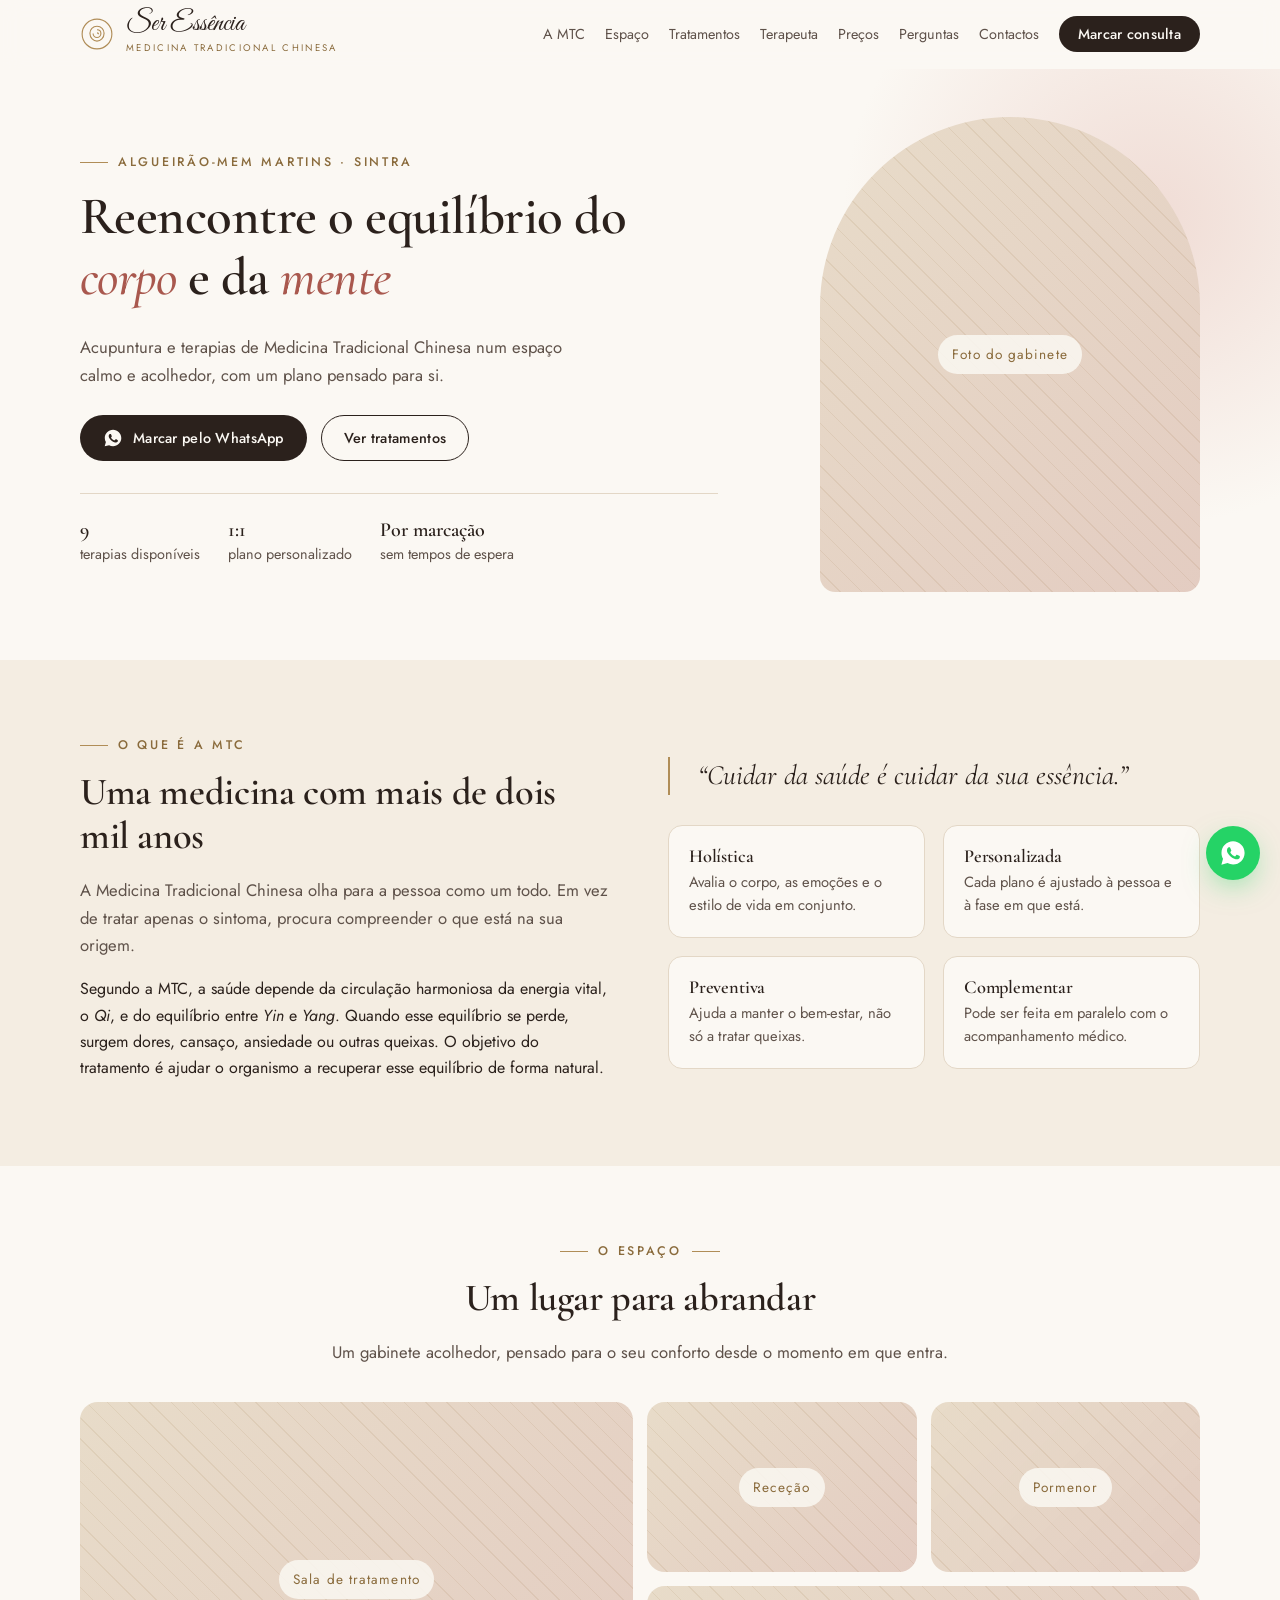
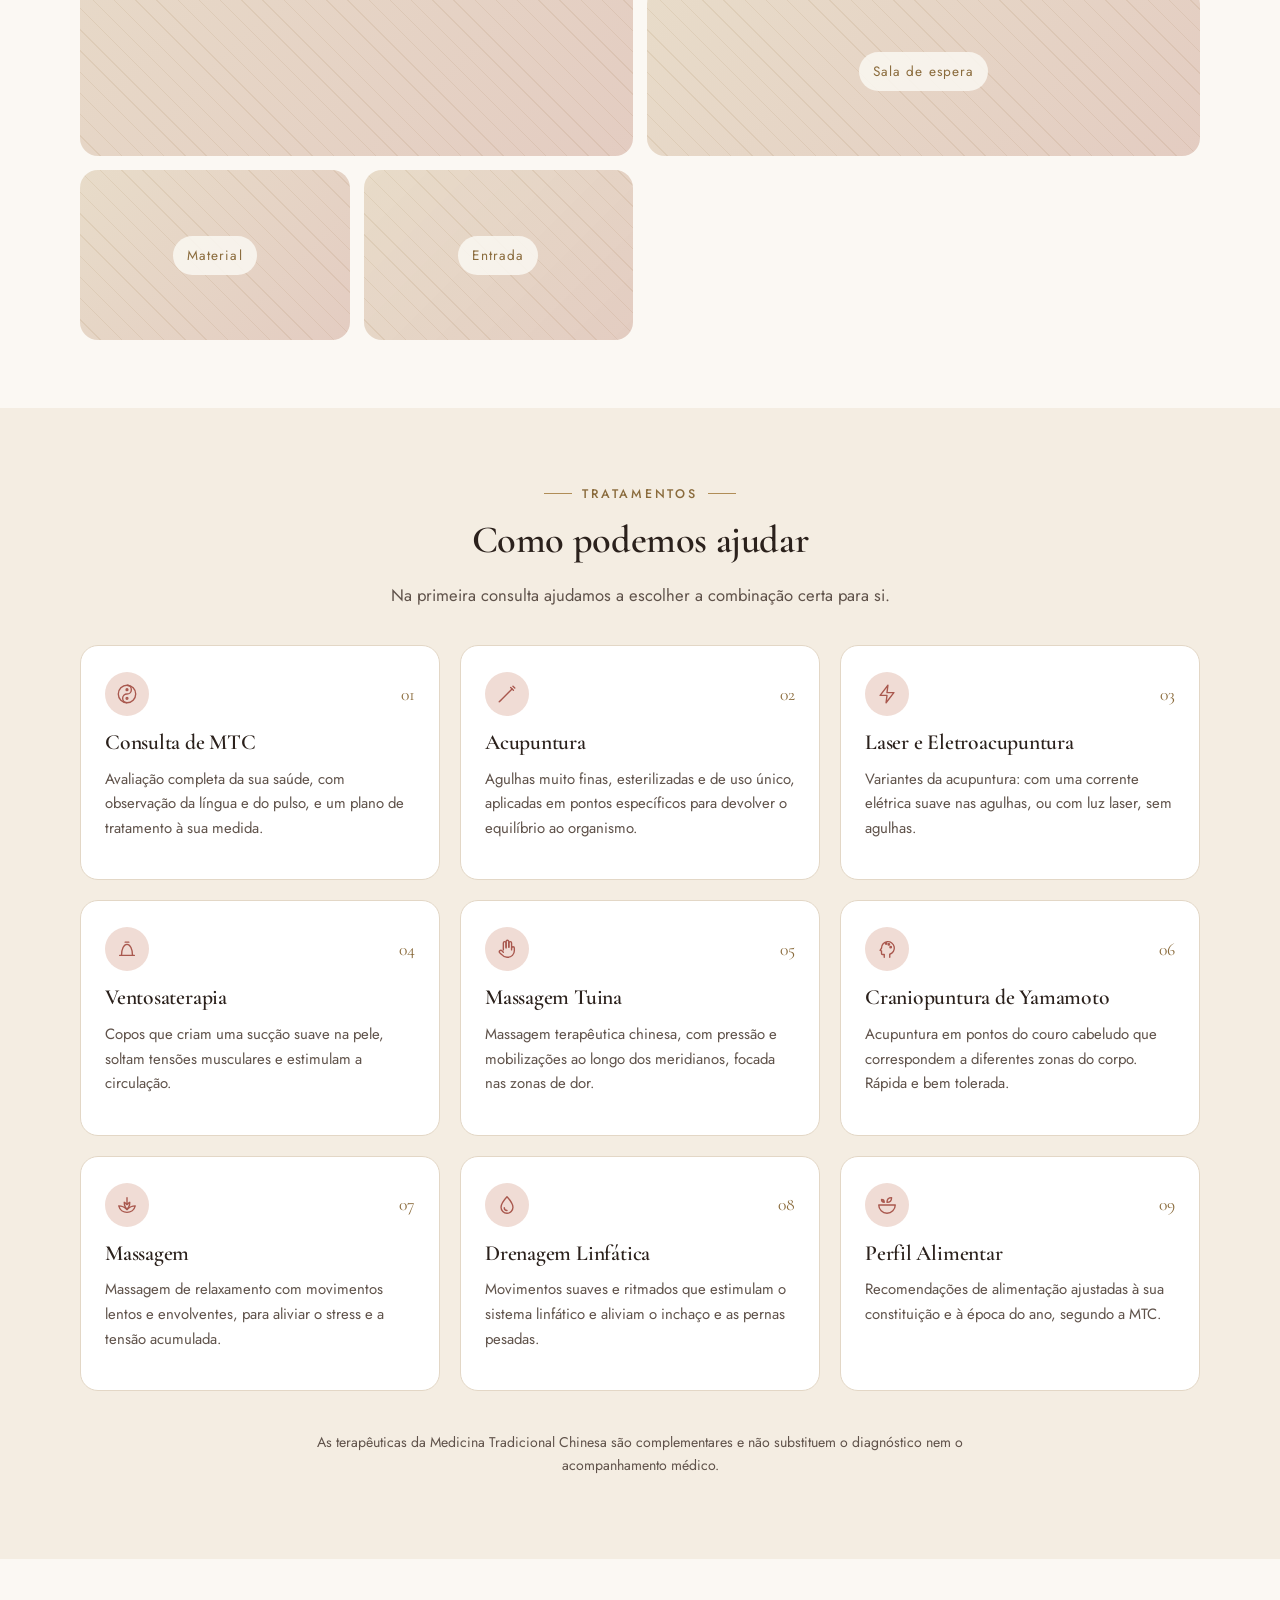
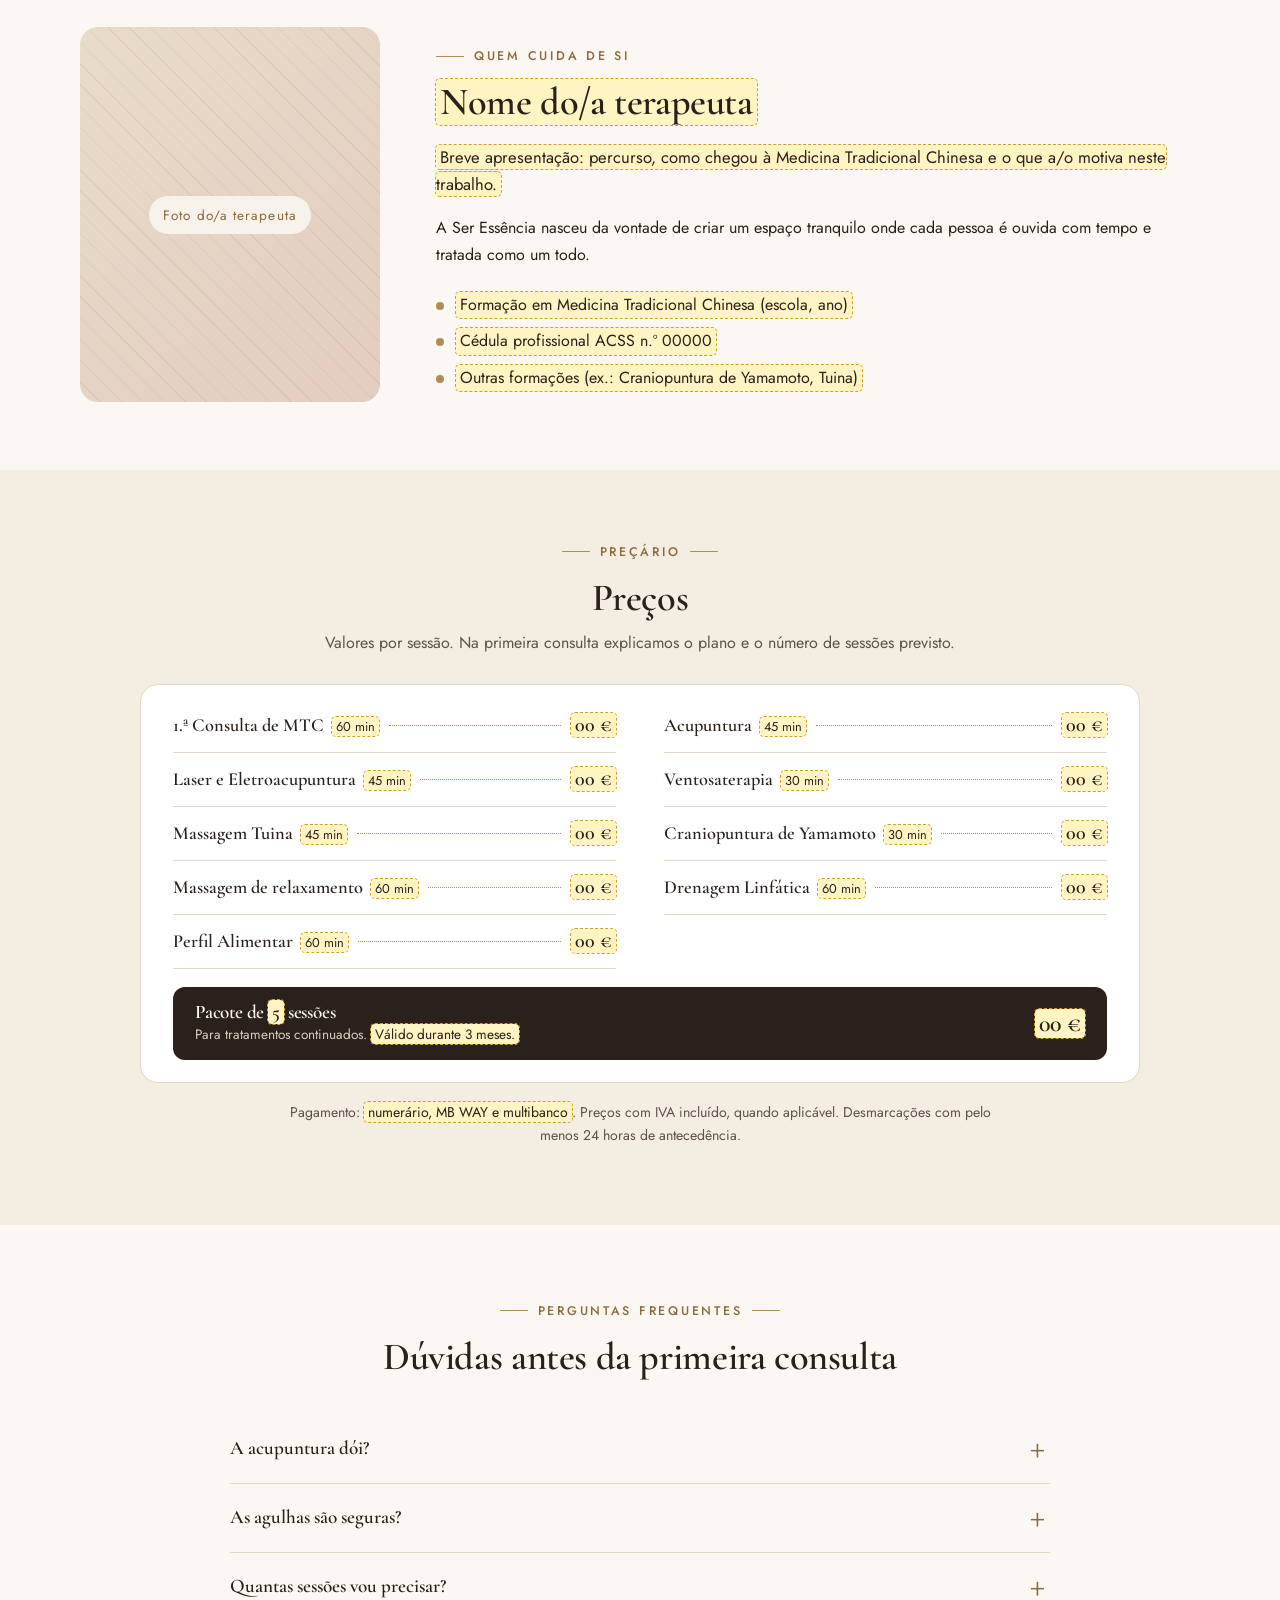
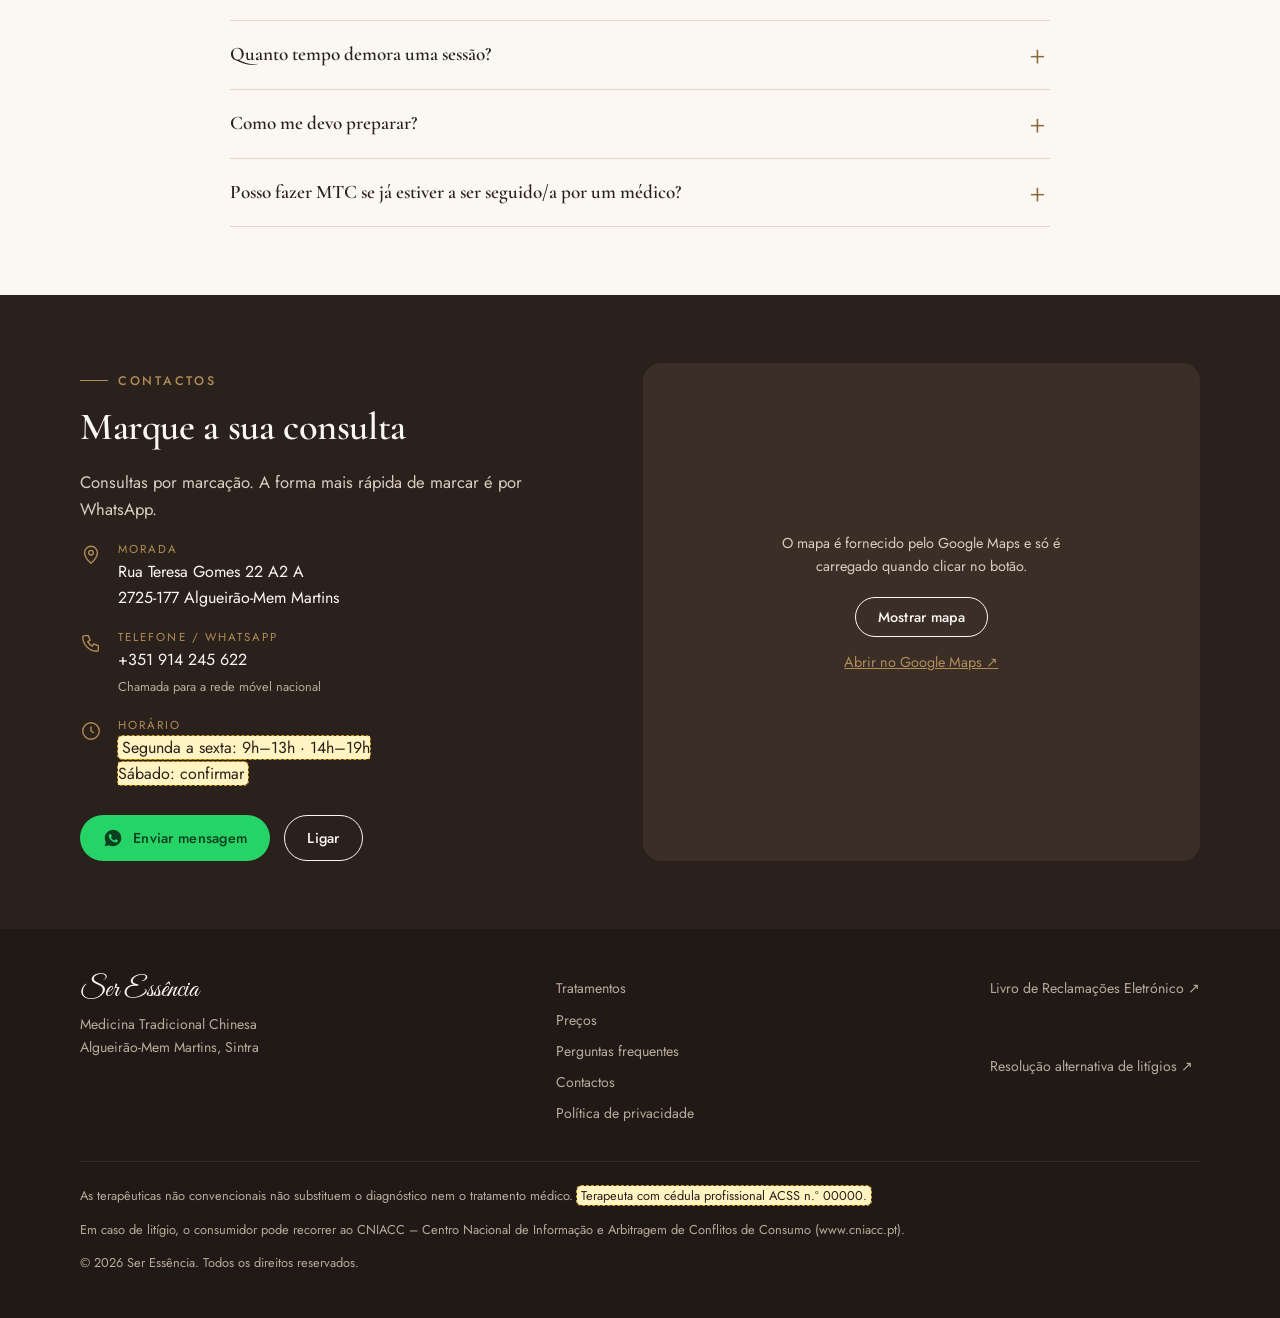
==== commit f9474f19: "Add files via upload" ====
--- a/index.html
+++ b/index.html
@@ -3,86 +3,441 @@
 <head>
   <meta charset="utf-8">
   <meta name="viewport" content="width=device-width, initial-scale=1">
-  <meta name="robots" content="noindex">
-  <title>Modelos do site | Ser Essência</title>
-  <link rel="icon" href="../favicon.svg" type="image/svg+xml">
+  <title>Ser Essência | Acupuntura e Medicina Tradicional Chinesa em Mem Martins</title>
+  <meta name="description" content="Clínica de Medicina Tradicional Chinesa em Algueirão-Mem Martins: acupuntura, eletroacupuntura, ventosaterapia, massagem Tuina, drenagem linfática e perfil alimentar. Consultas por marcação.">
+  <link rel="canonical" href="https://seressencia.pt/">
+  <meta name="theme-color" content="#2b211c">
+
+  <!-- Pré-visualização quando o link é partilhado (WhatsApp, Facebook…) -->
+  <meta property="og:type" content="website">
+  <meta property="og:locale" content="pt_PT">
+  <meta property="og:title" content="Ser Essência | Medicina Tradicional Chinesa">
+  <meta property="og:description" content="Acupuntura e terapias de Medicina Tradicional Chinesa em Algueirão-Mem Martins.">
+  <meta property="og:url" content="https://seressencia.pt/">
+  <meta property="og:image" content="https://seressencia.pt/img/partilha.jpg">
+
+  <link rel="icon" href="favicon.svg" type="image/svg+xml">
   <link rel="preconnect" href="https://fonts.googleapis.com">
   <link rel="preconnect" href="https://fonts.gstatic.com" crossorigin>
   <link href="https://fonts.googleapis.com/css2?family=Cormorant+Garamond:ital,wght@0,500;0,600;1,500&family=Great+Vibes&family=Jost:wght@300;400;500&display=swap" rel="stylesheet">
-  <link rel="stylesheet" href="../css/styles.css">
-  <link rel="stylesheet" href="modelos.css">
-  <style>
-    .pick { display: grid; grid-template-columns: repeat(2, 1fr); gap: 22px; max-width: 900px; margin: 0 auto; }
-    .pick a { display: flex; flex-direction: column; text-decoration: none; background: var(--white); border: 1px solid var(--line); border-radius: var(--radius); overflow: hidden; transition: transform .3s, box-shadow .3s; }
-    .pick a:hover { transform: translateY(-4px); box-shadow: var(--shadow); }
-    .pick img { width: 100%; aspect-ratio: 16 / 10; object-fit: cover; }
-    .pick .body { padding: 22px 24px 26px; display: flex; flex-direction: column; flex: 1; }
-    .pick .tag { font-size: .72rem; letter-spacing: .2em; text-transform: uppercase; color: var(--gold-dark); }
-    .pick h2 { font-size: 1.6rem; margin: 4px 0 8px; }
-    .pick p { color: var(--ink-soft); font-size: .93rem; }
-    .pick ul { margin: 0 0 18px; padding-left: 18px; color: var(--ink-soft); font-size: .9rem; }
-    .pick .go { margin-top: auto; font-weight: 500; color: var(--terra); }
-    .meter { display: flex; gap: 14px; font-size: .8rem; color: var(--ink-soft); margin-bottom: 14px; }
-    .meter b { color: var(--ink); font-weight: 500; }
-    @media (max-width: 900px) { .pick { grid-template-columns: 1fr; max-width: 520px; margin: 0 auto; } }
-  </style>
+  <link rel="stylesheet" href="styles.css">
+
+  <!-- Dados estruturados: ajudam o Google a mostrar morada, telefone e horário -->
+  <script type="application/ld+json">
+  {
+    "@context": "https://schema.org",
+    "@type": "MedicalBusiness",
+    "name": "Ser Essência — Medicina Tradicional Chinesa",
+    "url": "https://seressencia.pt/",
+    "telephone": "+351914245622",
+    "image": "https://seressencia.pt/img/partilha.jpg",
+    "address": {
+      "@type": "PostalAddress",
+      "streetAddress": "Rua Teresa Gomes 22 A2 A",
+      "postalCode": "2725-177",
+      "addressLocality": "Algueirão-Mem Martins",
+      "addressRegion": "Sintra",
+      "addressCountry": "PT"
+    },
+    "areaServed": ["Algueirão-Mem Martins", "Sintra", "Rio de Mouro", "Mira Sintra"],
+    "medicalSpecialty": "Acupuncture"
+  }
+  </script>
 </head>
-<body>
-  <main class="section">
+<body id="topo">
+
+  <!-- ===================== CABEÇALHO ===================== -->
+  <header class="site-header">
+    <nav class="container nav" aria-label="Navegação principal">
+      <a href="#topo" class="brand" aria-label="Ser Essência — início">
+        <!-- Substituir por img/logo.svg quando houver o logótipo original -->
+        <svg class="brand-mark" viewBox="0 0 48 48" fill="none" stroke="#b08d57" stroke-width="1.6" aria-hidden="true">
+          <circle cx="24" cy="24" r="21"/>
+          <path d="M24 13c6 0 10 4.5 10 10 0 6.5-5 11-10 11s-10-4.5-10-11c0-5.5 4-10 10-10z"/>
+          <path d="M24 18c3.3 0 5.5 2.4 5.5 5.3 0 3.4-2.6 5.7-5.5 5.7s-5.5-2.3-5.5-5.7"/>
+          <path d="M24 22.5c1.4 0 2.2 1 2.2 2"/>
+        </svg>
+        <span>
+          <span class="brand-name">Ser Essência</span>
+          <span class="brand-sub">Medicina Tradicional Chinesa</span>
+        </span>
+      </a>
+
+      <button class="nav-toggle" aria-label="Abrir menu" aria-expanded="false" aria-controls="menu">
+        <span></span><span></span><span></span>
+      </button>
+
+      <ul class="nav-links" id="menu">
+        <li><a href="#mtc">A MTC</a></li>
+        <li><a href="#gabinete">Espaço</a></li>
+        <li><a href="#tratamentos">Tratamentos</a></li>
+        <li><a href="#terapeuta">Terapeuta</a></li>
+        <li><a href="#precos">Preços</a></li>
+        <li><a href="#faq">Perguntas</a></li>
+        <li><a href="#contactos">Contactos</a></li>
+        <li><a class="btn btn-primary" href="https://wa.me/351914245622?text=Ol%C3%A1!%20Gostaria%20de%20marcar%20uma%20consulta." target="_blank" rel="noopener">Marcar consulta</a></li>
+      </ul>
+    </nav>
+  </header>
+
+  <main>
+    <!-- ===================== HERO ===================== -->
+    <section class="hero">
+      <div class="container hero-grid">
+        <div class="reveal">
+          <span class="eyebrow">Algueirão-Mem Martins · Sintra</span>
+          <h1>Reencontre o equilíbrio do <em>corpo</em> e da <em>mente</em></h1>
+          <p class="lead">Acupuntura e terapias de Medicina Tradicional Chinesa num espaço calmo e acolhedor, com um plano pensado para si.</p>
+          <div class="hero-actions">
+            <a class="btn btn-primary" href="https://wa.me/351914245622?text=Ol%C3%A1!%20Gostaria%20de%20marcar%20uma%20consulta." target="_blank" rel="noopener">
+              <svg viewBox="0 0 24 24" fill="currentColor" aria-hidden="true"><path d="M12.04 2C6.58 2 2.13 6.45 2.13 11.91c0 1.75.46 3.45 1.32 4.95L2.05 22l5.25-1.38c1.45.79 3.08 1.21 4.74 1.21 5.46 0 9.91-4.45 9.91-9.91C21.95 6.45 17.5 2 12.04 2zm5.8 14.02c-.24.68-1.42 1.31-1.96 1.36-.5.05-.97.24-3.27-.68-2.77-1.09-4.52-3.92-4.66-4.1-.13-.18-1.11-1.48-1.11-2.83 0-1.34.7-2 .95-2.28.25-.27.54-.34.72-.34h.52c.17 0 .39-.06.61.47.24.55.79 1.9.86 2.04.07.14.11.3.02.48-.09.18-.13.29-.27.45-.13.16-.28.35-.4.47-.13.13-.27.28-.12.55.16.27.7 1.15 1.5 1.86 1.03.92 1.9 1.2 2.17 1.34.27.13.43.11.59-.07.16-.18.68-.79.86-1.06.18-.27.36-.23.61-.14.25.09 1.58.75 1.85.88.27.14.45.2.52.32.07.11.07.66-.17 1.34z"/></svg>
+              Marcar pelo WhatsApp
+            </a>
+            <a class="btn btn-ghost" href="#tratamentos">Ver tratamentos</a>
+          </div>
+          <div class="hero-facts">
+            <div><strong>9</strong>terapias disponíveis</div>
+            <div><strong>1:1</strong>plano personalizado</div>
+            <div><strong>Por marcação</strong>sem tempos de espera</div>
+          </div>
+        </div>
+
+        <div class="hero-visual reveal">
+          <!-- Para usar uma foto: <div class="photo"><img src="img/gabinete-1.jpg" alt="Sala de tratamento da Ser Essência"></div> -->
+          <div class="photo"><span class="photo-label">Foto do gabinete</span></div>
+        </div>
+      </div>
+    </section>
+
+    <!-- ===================== A MTC ===================== -->
+    <section class="section about" id="mtc">
+      <div class="container about-grid">
+        <div class="reveal">
+          <span class="eyebrow">O que é a MTC</span>
+          <h2>Uma medicina com mais de dois mil anos</h2>
+          <p class="lead">A Medicina Tradicional Chinesa olha para a pessoa como um todo. Em vez de tratar apenas o sintoma, procura compreender o que está na sua origem.</p>
+          <p>Segundo a MTC, a saúde depende da circulação harmoniosa da energia vital, o <em>Qi</em>, e do equilíbrio entre <em>Yin</em> e <em>Yang</em>. Quando esse equilíbrio se perde, surgem dores, cansaço, ansiedade ou outras queixas. O objetivo do tratamento é ajudar o organismo a recuperar esse equilíbrio de forma natural.</p>
+        </div>
+        <div class="reveal">
+          <blockquote class="quote">“Cuidar da saúde é cuidar da sua essência.”</blockquote>
+          <div class="pillars">
+            <div class="pillar"><h3>Holística</h3><p>Avalia o corpo, as emoções e o estilo de vida em conjunto.</p></div>
+            <div class="pillar"><h3>Personalizada</h3><p>Cada plano é ajustado à pessoa e à fase em que está.</p></div>
+            <div class="pillar"><h3>Preventiva</h3><p>Ajuda a manter o bem-estar, não só a tratar queixas.</p></div>
+            <div class="pillar"><h3>Complementar</h3><p>Pode ser feita em paralelo com o acompanhamento médico.</p></div>
+          </div>
+        </div>
+      </div>
+    </section>
+
+    <!-- ===================== GALERIA ===================== -->
+    <section class="section bg-paper" id="gabinete">
+      <div class="container">
+        <div class="section-head center reveal">
+          <span class="eyebrow">O espaço</span>
+          <h2>Um lugar para abrandar</h2>
+          <p class="lead">Um gabinete acolhedor, pensado para o seu conforto desde o momento em que entra.</p>
+        </div>
+        <div class="gallery-grid reveal">
+          <div class="photo"><span class="photo-label">Sala de tratamento</span></div>
+          <div class="photo"><span class="photo-label">Receção</span></div>
+          <div class="photo"><span class="photo-label">Pormenor</span></div>
+          <div class="photo"><span class="photo-label">Sala de espera</span></div>
+          <div class="photo"><span class="photo-label">Material</span></div>
+          <div class="photo"><span class="photo-label">Entrada</span></div>
+        </div>
+      </div>
+    </section>
+
+    <!-- ===================== TRATAMENTOS ===================== -->
+    <section class="section bg-cream" id="tratamentos">
+      <div class="container">
+        <div class="section-head center reveal">
+          <span class="eyebrow">Tratamentos</span>
+          <h2>Como podemos ajudar</h2>
+          <p class="lead">Na primeira consulta ajudamos a escolher a combinação certa para si.</p>
+        </div>
+
+        <div class="treatments">
+          <article class="treatment reveal" id="t-mtc">
+            <div class="treatment-top">
+              <span class="icon"><svg viewBox="0 0 24 24" fill="none" stroke="currentColor" stroke-width="1.5"><circle cx="12" cy="12" r="9.5"/><path d="M12 2.5a4.75 4.75 0 0 1 0 9.5 4.75 4.75 0 0 0 0 9.5"/><circle cx="12" cy="7.25" r="1" fill="currentColor"/><circle cx="12" cy="16.75" r="1"/></svg></span>
+              <span class="num">01</span>
+            </div>
+            <h3>Consulta de MTC</h3>
+            <p>Avaliação completa da sua saúde, com observação da língua e do pulso, e um plano de tratamento à sua medida.</p>
+          </article>
+          <article class="treatment reveal" id="t-acupuntura">
+            <div class="treatment-top">
+              <span class="icon"><svg viewBox="0 0 24 24" fill="none" stroke="currentColor" stroke-width="1.5" stroke-linecap="round"><path d="M5 19 17.5 6.5"/><path d="m16 5 3 3"/><path d="M18.5 3.5 20.5 5.5"/><path d="M3.5 20.5 5 19"/></svg></span>
+              <span class="num">02</span>
+            </div>
+            <h3>Acupuntura</h3>
+            <p>Agulhas muito finas, esterilizadas e de uso único, aplicadas em pontos específicos para devolver o equilíbrio ao organismo.</p>
+          </article>
+          <article class="treatment reveal" id="t-eletro">
+            <div class="treatment-top">
+              <span class="icon"><svg viewBox="0 0 24 24" fill="none" stroke="currentColor" stroke-width="1.5" stroke-linejoin="round"><path d="M13 2.5 4.5 13.5H12l-1 8 8.5-11H12z"/></svg></span>
+              <span class="num">03</span>
+            </div>
+            <h3>Laser e Eletroacupuntura</h3>
+            <p>Variantes da acupuntura: com uma corrente elétrica suave nas agulhas, ou com luz laser, sem agulhas.</p>
+          </article>
+          <article class="treatment reveal" id="t-ventosas">
+            <div class="treatment-top">
+              <span class="icon"><svg viewBox="0 0 24 24" fill="none" stroke="currentColor" stroke-width="1.5" stroke-linecap="round"><path d="M6 19c0-7 2.5-12 6-12s6 5 6 12"/><path d="M4 19h16"/><path d="M10 4.5h4"/></svg></span>
+              <span class="num">04</span>
+            </div>
+            <h3>Ventosaterapia</h3>
+            <p>Copos que criam uma sucção suave na pele, soltam tensões musculares e estimulam a circulação.</p>
+          </article>
+          <article class="treatment reveal" id="t-tuina">
+            <div class="treatment-top">
+              <span class="icon"><svg viewBox="0 0 24 24" fill="none" stroke="currentColor" stroke-width="1.5" stroke-linecap="round" stroke-linejoin="round"><path d="M8 13V5.5a1.5 1.5 0 0 1 3 0V11"/><path d="M11 10V4a1.5 1.5 0 0 1 3 0v6"/><path d="M14 10V5.5a1.5 1.5 0 0 1 3 0V13"/><path d="M17 11a1.5 1.5 0 0 1 3 0v3a7 7 0 0 1-7 7h-1a7 7 0 0 1-5.6-2.8L4 16a1.6 1.6 0 0 1 2.5-2L8 15.5"/></svg></span>
+              <span class="num">05</span>
+            </div>
+            <h3>Massagem Tuina</h3>
+            <p>Massagem terapêutica chinesa, com pressão e mobilizações ao longo dos meridianos, focada nas zonas de dor.</p>
+          </article>
+          <article class="treatment reveal" id="t-yamamoto">
+            <div class="treatment-top">
+              <span class="icon"><svg viewBox="0 0 24 24" fill="none" stroke="currentColor" stroke-width="1.5" stroke-linecap="round" stroke-linejoin="round"><path d="M9 21v-3H7a1 1 0 0 1-1-1v-3l-1.5-.5L6 11a7 7 0 1 1 9 6.7V21"/><circle cx="11" cy="6" r=".8" fill="currentColor"/><circle cx="14" cy="7" r=".8" fill="currentColor"/><circle cx="16" cy="10" r=".8" fill="currentColor"/></svg></span>
+              <span class="num">06</span>
+            </div>
+            <h3>Craniopuntura de Yamamoto</h3>
+            <p>Acupuntura em pontos do couro cabeludo que correspondem a diferentes zonas do corpo. Rápida e bem tolerada.</p>
+          </article>
+          <article class="treatment reveal" id="t-massagem">
+            <div class="treatment-top">
+              <span class="icon"><svg viewBox="0 0 24 24" fill="none" stroke="currentColor" stroke-width="1.5" stroke-linecap="round" stroke-linejoin="round"><path d="M12 20c-4 0-8-2.5-9-7 3 0 6 1 9 4 3-3 6-4 9-4-1 4.5-5 7-9 7z"/><path d="M12 17c-2-2-3-5-3-8 1 .5 2.2 1.4 3 2.5.8-1.1 2-2 3-2.5 0 3-1 6-3 8z"/><path d="M12 11.5V4"/></svg></span>
+              <span class="num">07</span>
+            </div>
+            <h3>Massagem</h3>
+            <p>Massagem de relaxamento com movimentos lentos e envolventes, para aliviar o stress e a tensão acumulada.</p>
+          </article>
+          <article class="treatment reveal" id="t-drenagem">
+            <div class="treatment-top">
+              <span class="icon"><svg viewBox="0 0 24 24" fill="none" stroke="currentColor" stroke-width="1.5" stroke-linejoin="round"><path d="M12 3s6.5 7 6.5 11.5a6.5 6.5 0 0 1-13 0C5.5 10 12 3 12 3z"/><path d="M9 15a3 3 0 0 0 3 3" stroke-linecap="round"/></svg></span>
+              <span class="num">08</span>
+            </div>
+            <h3>Drenagem Linfática</h3>
+            <p>Movimentos suaves e ritmados que estimulam o sistema linfático e aliviam o inchaço e as pernas pesadas.</p>
+          </article>
+          <article class="treatment reveal" id="t-alimentar">
+            <div class="treatment-top">
+              <span class="icon"><svg viewBox="0 0 24 24" fill="none" stroke="currentColor" stroke-width="1.5" stroke-linecap="round" stroke-linejoin="round"><path d="M3 12h18a9 9 0 0 1-18 0z"/><path d="M12 9c0-3 2-5 5-5 0 3-2 5-5 5z"/><path d="M9 9c0-1.7-1-3-3-3 0 1.7 1 3 3 3z"/></svg></span>
+              <span class="num">09</span>
+            </div>
+            <h3>Perfil Alimentar</h3>
+            <p>Recomendações de alimentação ajustadas à sua constituição e à época do ano, segundo a MTC.</p>
+          </article>
+        </div>
+
+        <p class="disclaimer">As terapêuticas da Medicina Tradicional Chinesa são complementares e não substituem o diagnóstico nem o acompanhamento médico.</p>
+      </div>
+    </section>
+
+    <!-- ===================== TERAPEUTA ===================== -->
+    <section class="section bg-paper" id="terapeuta">
+      <div class="container therapist-grid">
+        <div class="photo reveal"><span class="photo-label">Foto do/a terapeuta</span></div>
+        <div class="reveal">
+          <span class="eyebrow">Quem cuida de si</span>
+          <h2><span class="todo">Nome do/a terapeuta</span></h2>
+          <p class="lead"><span class="todo">Breve apresentação: percurso, como chegou à Medicina Tradicional Chinesa e o que a/o motiva neste trabalho.</span></p>
+          <p>A Ser Essência nasceu da vontade de criar um espaço tranquilo onde cada pessoa é ouvida com tempo e tratada como um todo.</p>
+          <ul class="credentials">
+            <li><span class="todo">Formação em Medicina Tradicional Chinesa (escola, ano)</span></li>
+            <li><span class="todo">Cédula profissional ACSS n.º 00000</span></li>
+            <li><span class="todo">Outras formações (ex.: Craniopuntura de Yamamoto, Tuina)</span></li>
+          </ul>
+        </div>
+      </div>
+    </section>
+
+    <!-- ===================== PREÇOS ===================== -->
+    <!-- Para alterar um preço, muda só o texto dentro de <span class="price-value">. -->
+    <section class="section prices bg-cream" id="precos">
+      <div class="container">
+        <div class="section-head center reveal">
+          <span class="eyebrow">Preçário</span>
+          <h2>Preços</h2>
+          <p class="lead">Valores por sessão. Na primeira consulta explicamos o plano e o número de sessões previsto.</p>
+        </div>
+
+        <div class="price-list reveal">
+          <div class="price-row">
+            <div class="price-name"><a href="#t-mtc">1.ª Consulta de MTC</a><small><span class="todo">60 min</span></small></div>
+            <span class="price-dots" aria-hidden="true"></span>
+            <span class="price-value"><span class="todo">00 €</span></span>
+          </div>
+          <div class="price-row">
+            <div class="price-name"><a href="#t-acupuntura">Acupuntura</a><small><span class="todo">45 min</span></small></div>
+            <span class="price-dots" aria-hidden="true"></span>
+            <span class="price-value"><span class="todo">00 €</span></span>
+          </div>
+          <div class="price-row">
+            <div class="price-name"><a href="#t-eletro">Laser e Eletroacupuntura</a><small><span class="todo">45 min</span></small></div>
+            <span class="price-dots" aria-hidden="true"></span>
+            <span class="price-value"><span class="todo">00 €</span></span>
+          </div>
+          <div class="price-row">
+            <div class="price-name"><a href="#t-ventosas">Ventosaterapia</a><small><span class="todo">30 min</span></small></div>
+            <span class="price-dots" aria-hidden="true"></span>
+            <span class="price-value"><span class="todo">00 €</span></span>
+          </div>
+          <div class="price-row">
+            <div class="price-name"><a href="#t-tuina">Massagem Tuina</a><small><span class="todo">45 min</span></small></div>
+            <span class="price-dots" aria-hidden="true"></span>
+            <span class="price-value"><span class="todo">00 €</span></span>
+          </div>
+          <div class="price-row">
+            <div class="price-name"><a href="#t-yamamoto">Craniopuntura de Yamamoto</a><small><span class="todo">30 min</span></small></div>
+            <span class="price-dots" aria-hidden="true"></span>
+            <span class="price-value"><span class="todo">00 €</span></span>
+          </div>
+          <div class="price-row">
+            <div class="price-name"><a href="#t-massagem">Massagem de relaxamento</a><small><span class="todo">60 min</span></small></div>
+            <span class="price-dots" aria-hidden="true"></span>
+            <span class="price-value"><span class="todo">00 €</span></span>
+          </div>
+          <div class="price-row">
+            <div class="price-name"><a href="#t-drenagem">Drenagem Linfática</a><small><span class="todo">60 min</span></small></div>
+            <span class="price-dots" aria-hidden="true"></span>
+            <span class="price-value"><span class="todo">00 €</span></span>
+          </div>
+          <div class="price-row">
+            <div class="price-name"><a href="#t-alimentar">Perfil Alimentar</a><small><span class="todo">60 min</span></small></div>
+            <span class="price-dots" aria-hidden="true"></span>
+            <span class="price-value"><span class="todo">00 €</span></span>
+          </div>
+
+          <!-- Apagar este bloco se a clínica não tiver pacotes -->
+          <div class="price-pack">
+            <div>
+              <h3>Pacote de <span class="todo">5</span> sessões</h3>
+              <p>Para tratamentos continuados. <span class="todo">Válido durante 3 meses.</span></p>
+            </div>
+            <span class="price-value"><span class="todo">00 €</span></span>
+          </div>
+        </div>
+
+        <p class="disclaimer">Pagamento: <span class="todo">numerário, MB WAY e multibanco</span>. Preços com IVA incluído, quando aplicável. Desmarcações com pelo menos 24 horas de antecedência.</p>
+      </div>
+    </section>
+
+    <!-- ===================== FAQ ===================== -->
+    <section class="section" id="faq">
+      <div class="container">
+        <div class="section-head center reveal">
+          <span class="eyebrow">Perguntas frequentes</span>
+          <h2>Dúvidas antes da primeira consulta</h2>
+        </div>
+        <div class="faq-list reveal">
+          <details>
+            <summary>A acupuntura dói?</summary>
+            <p>As agulhas são muito mais finas do que as de uma injeção. A maioria das pessoas sente apenas uma ligeira picada ao inserir e, depois, sensações de calor, peso ou formigueiro, que são normais. Muitas pessoas acabam por relaxar ou até adormecer durante a sessão. Se preferir, existe a opção de acupuntura a laser, sem agulhas.</p>
+          </details>
+          <details>
+            <summary>As agulhas são seguras?</summary>
+            <p>Sim. Utilizamos apenas agulhas esterilizadas e de uso único, que são abertas à sua frente e descartadas no final da sessão.</p>
+          </details>
+          <details>
+            <summary>Quantas sessões vou precisar?</summary>
+            <p>Depende da queixa e de cada pessoa. Situações recentes costumam responder em poucas sessões, enquanto problemas de longa duração precisam normalmente de um acompanhamento mais prolongado. Na primeira consulta damos-lhe uma estimativa.</p>
+          </details>
+          <details>
+            <summary>Quanto tempo demora uma sessão?</summary>
+            <p>Uma sessão dura, em média, <span class="todo">45 a 60 minutos</span>. A primeira consulta é um pouco mais longa, porque inclui a avaliação completa.</p>
+          </details>
+          <details>
+            <summary>Como me devo preparar?</summary>
+            <p>Venha com roupa confortável e evite vir em jejum ou logo a seguir a uma refeição pesada. Se tiver exames ou relatórios médicos recentes, traga-os consigo.</p>
+          </details>
+          <details>
+            <summary>Posso fazer MTC se já estiver a ser seguido/a por um médico?</summary>
+            <p>Sim. A Medicina Tradicional Chinesa é complementar e não substitui o acompanhamento médico. Informe-nos sempre da medicação que toma e de qualquer condição de saúde, incluindo gravidez.</p>
+          </details>
+        </div>
+      </div>
+    </section>
+
+    <!-- ===================== CONTACTOS ===================== -->
+    <section class="section contact" id="contactos">
+      <div class="container contact-grid">
+        <div class="reveal">
+          <span class="eyebrow">Contactos</span>
+          <h2>Marque a sua consulta</h2>
+          <p class="lead">Consultas por marcação. A forma mais rápida de marcar é por WhatsApp.</p>
+          <ul class="contact-list">
+            <li>
+              <svg viewBox="0 0 24 24" fill="none" stroke="currentColor" stroke-width="1.5"><path d="M12 21s-7-6.2-7-11.5a7 7 0 0 1 14 0C19 14.8 12 21 12 21z"/><circle cx="12" cy="9.5" r="2.5"/></svg>
+              <div><small>Morada</small>Rua Teresa Gomes 22 A2 A<br>2725-177 Algueirão-Mem Martins</div>
+            </li>
+            <li>
+              <svg viewBox="0 0 24 24" fill="none" stroke="currentColor" stroke-width="1.5"><path d="M5 4h4l2 5-2.5 1.5a11 11 0 0 0 5 5L15 13l5 2v4a2 2 0 0 1-2 2A16 16 0 0 1 3 6a2 2 0 0 1 2-2z"/></svg>
+              <div><small>Telefone / WhatsApp</small><a href="tel:+351914245622">+351 914 245 622</a><br><span style="font-size:.8rem;color:#b9ab9c">Chamada para a rede móvel nacional</span></div>
+            </li>
+            <li>
+              <svg viewBox="0 0 24 24" fill="none" stroke="currentColor" stroke-width="1.5"><circle cx="12" cy="12" r="9"/><path d="M12 7v5l3 2"/></svg>
+              <div><small>Horário</small><span class="todo" style="color:#2b211c">Segunda a sexta: 9h–13h · 14h–19h<br>Sábado: confirmar</span></div>
+            </li>
+          </ul>
+          <div class="hero-actions">
+            <a class="btn btn-whatsapp" href="https://wa.me/351914245622?text=Ol%C3%A1!%20Gostaria%20de%20marcar%20uma%20consulta." target="_blank" rel="noopener">
+              <svg viewBox="0 0 24 24" fill="currentColor" aria-hidden="true"><path d="M12.04 2C6.58 2 2.13 6.45 2.13 11.91c0 1.75.46 3.45 1.32 4.95L2.05 22l5.25-1.38c1.45.79 3.08 1.21 4.74 1.21 5.46 0 9.91-4.45 9.91-9.91C21.95 6.45 17.5 2 12.04 2zm5.8 14.02c-.24.68-1.42 1.31-1.96 1.36-.5.05-.97.24-3.27-.68-2.77-1.09-4.52-3.92-4.66-4.1-.13-.18-1.11-1.48-1.11-2.83 0-1.34.7-2 .95-2.28.25-.27.54-.34.72-.34h.52c.17 0 .39-.06.61.47.24.55.79 1.9.86 2.04.07.14.11.3.02.48-.09.18-.13.29-.27.45-.13.16-.28.35-.4.47-.13.13-.27.28-.12.55.16.27.7 1.15 1.5 1.86 1.03.92 1.9 1.2 2.17 1.34.27.13.43.11.59-.07.16-.18.68-.79.86-1.06.18-.27.36-.23.61-.14.25.09 1.58.75 1.85.88.27.14.45.2.52.32.07.11.07.66-.17 1.34z"/></svg>
+              Enviar mensagem
+            </a>
+            <a class="btn btn-ghost" href="tel:+351914245622">Ligar</a>
+          </div>
+        </div>
+
+        <!-- O mapa só carrega quando a pessoa clica: assim o site não usa cookies
+             do Google e não precisa de aviso de cookies. -->
+        <div class="map reveal" id="mapa">
+          <div>
+            <p>O mapa é fornecido pelo Google Maps e só é carregado quando clicar no botão.</p>
+            <button class="btn btn-ghost" type="button" data-load-map>Mostrar mapa</button>
+            <p style="margin-top:14px"><a href="https://www.google.com/maps/search/?api=1&query=Rua+Teresa+Gomes+22,+2725-177+Algueir%C3%A3o-Mem+Martins" target="_blank" rel="noopener" style="color:#b08d57">Abrir no Google Maps ↗</a></p>
+          </div>
+        </div>
+      </div>
+    </section>
+  </main>
+
+  <!-- ===================== RODAPÉ ===================== -->
+  <footer class="site-footer">
     <div class="container">
-      <div class="section-head center">
-        <span class="brand-name" style="font-size:2.4rem">Ser Essência</span>
-        <h1 style="font-size:clamp(1.9rem,3.6vw,2.6rem);margin-top:10px">Escolha o estilo do site</h1>
-        <p class="lead">Quatro propostas com o mesmo conteúdo, mas com formas diferentes de o mostrar. As fotografias são apenas exemplos.</p>
-      </div>
-
-      <div class="pick">
-        <a href="modelo-1-completo.html">
-          <img src="https://thumb.wikimedia.org/wikipedia/commons/thumb/4/4b/Shiatsu.jpg/1280px-Shiatsu.jpg" alt="">
-          <div class="body">
-            <span class="tag">Modelo 1</span>
-            <h2>Completo</h2>
-            <div class="meter"><span>Texto <b>●●●</b></span><span>Imagens <b>●○○</b></span></div>
-            <p>Explica cada tratamento em detalhe. Ideal para quem nunca experimentou e tem dúvidas.</p>
-            <ul><li>Explicação completa dos 9 tratamentos</li><li>Como funciona, terapeuta e perguntas frequentes</li><li>Galeria do gabinete</li></ul>
-            <span class="go">Ver modelo →</span>
-          </div>
-        </a>
-        <a href="modelo-2-visual.html">
-          <img src="https://thumb.wikimedia.org/wikipedia/commons/thumb/d/d9/YHI_Spa_treatment_room_at_Paradisus_by_Meli%C3%A1_Bali.jpg/1280px-YHI_Spa_treatment_room_at_Paradisus_by_Meli%C3%A1_Bali.jpg" alt="">
-          <div class="body">
-            <span class="tag">Modelo 2</span>
-            <h2>Visual</h2>
-            <div class="meter"><span>Texto <b>●●○</b></span><span>Imagens <b>●●●</b></span></div>
-            <p>Entra pelos olhos: fotografias grandes do espaço e de cada tratamento, com textos curtos.</p>
-            <ul><li>Foto em ecrã inteiro no topo</li><li>Cada tratamento com a sua fotografia</li><li>Mais fotografias do gabinete</li></ul>
-            <span class="go">Ver modelo →</span>
-          </div>
-        </a>
-        <a href="modelo-3-essencial.html">
-          <img src="https://thumb.wikimedia.org/wikipedia/commons/thumb/6/6e/White_cup_with_green_tea_in_it.jpg/1280px-White_cup_with_green_tea_in_it.jpg" alt="">
-          <div class="body">
-            <span class="tag">Modelo 3</span>
-            <h2>Essencial</h2>
-            <div class="meter"><span>Texto <b>●○○</b></span><span>Imagens <b>●○○</b></span></div>
-            <p>Curto e direto: o que fazem, quanto custa e como marcar. Lê-se em menos de um minuto.</p>
-            <ul><li>Tratamentos numa linha cada</li><li>Preços logo a seguir</li><li>Contactos e WhatsApp</li></ul>
-            <span class="go">Ver modelo →</span>
-          </div>
-        </a>
-        <a href="modelo-4-natureza.html">
-          <img src="https://upload.wikimedia.org/wikipedia/commons/1/13/Herbal_medicine.jpg" alt="">
-          <div class="body">
-            <span class="tag">Modelo 4</span>
-            <h2>Natureza</h2>
-            <div class="meter"><span>Texto <b>●●●</b></span><span>Imagens <b>●●○</b></span></div>
-            <p>O conteúdo do Completo em tons de verde, salva e creme, com uma fotografia em cada tratamento.</p>
-            <ul><li>Cores calmas inspiradas na natureza</li><li>Cada tratamento com foto e explicação completa</li><li>Como funciona, terapeuta e perguntas frequentes</li></ul>
-            <span class="go">Ver modelo →</span>
-          </div>
-        </a>
+      <div class="footer-grid">
+        <div>
+          <span class="brand-name">Ser Essência</span>
+          <p style="margin-top:8px">Medicina Tradicional Chinesa<br>Algueirão-Mem Martins, Sintra</p>
+        </div>
+        <ul class="footer-links">
+          <li><a href="#tratamentos">Tratamentos</a></li>
+          <li><a href="#precos">Preços</a></li>
+          <li><a href="#faq">Perguntas frequentes</a></li>
+          <li><a href="#contactos">Contactos</a></li>
+          <li><a href="politica-privacidade.html">Política de privacidade</a></li>
+        </ul>
+        <ul class="footer-links">
+          <li><a href="https://www.livroreclamacoes.pt/Inicio/" target="_blank" rel="noopener">Livro de Reclamações Eletrónico ↗</a></li>
+          <li><a href="https://www.cniacc.pt/" target="_blank" rel="noopener">Resolução alternativa de litígios ↗</a></li>
+        </ul>
+      </div>
+      <div class="footer-legal">
+        <p>As terapêuticas não convencionais não substituem o diagnóstico nem o tratamento médico. <span class="todo" style="color:#2b211c">Terapeuta com cédula profissional ACSS n.º 00000.</span></p>
+        <p>Em caso de litígio, o consumidor pode recorrer ao CNIACC – Centro Nacional de Informação e Arbitragem de Conflitos de Consumo (www.cniacc.pt).</p>
+        <p>© <span data-year>2026</span> Ser Essência. Todos os direitos reservados.</p>
       </div>
     </div>
-  </main>
+  </footer>
+
+  <!-- Botão de WhatsApp sempre visível -->
+  <a class="wa-float" href="https://wa.me/351914245622?text=Ol%C3%A1!%20Gostaria%20de%20marcar%20uma%20consulta." target="_blank" rel="noopener" aria-label="Falar connosco no WhatsApp">
+    <svg viewBox="0 0 24 24" fill="currentColor" aria-hidden="true"><path d="M12.04 2C6.58 2 2.13 6.45 2.13 11.91c0 1.75.46 3.45 1.32 4.95L2.05 22l5.25-1.38c1.45.79 3.08 1.21 4.74 1.21 5.46 0 9.91-4.45 9.91-9.91C21.95 6.45 17.5 2 12.04 2zm5.8 14.02c-.24.68-1.42 1.31-1.96 1.36-.5.05-.97.24-3.27-.68-2.77-1.09-4.52-3.92-4.66-4.1-.13-.18-1.11-1.48-1.11-2.83 0-1.34.7-2 .95-2.28.25-.27.54-.34.72-.34h.52c.17 0 .39-.06.61.47.24.55.79 1.9.86 2.04.07.14.11.3.02.48-.09.18-.13.29-.27.45-.13.16-.28.35-.4.47-.13.13-.27.28-.12.55.16.27.7 1.15 1.5 1.86 1.03.92 1.9 1.2 2.17 1.34.27.13.43.11.59-.07.16-.18.68-.79.86-1.06.18-.27.36-.23.61-.14.25.09 1.58.75 1.85.88.27.14.45.2.52.32.07.11.07.66-.17 1.34z"/></svg>
+  </a>
+
+  <script src="main.js" defer></script>
 </body>
 </html>
--- a/styles.css
+++ b/styles.css
@@ -0,0 +1,496 @@
+/* ==========================================================
+   Ser Essência — Medicina Tradicional Chinesa
+   Paleta inspirada na fachada: parede terracota, caixilho
+   castanho escuro e letras douradas.
+   ========================================================== */
+
+:root {
+  --paper: #fbf8f3;
+  --cream: #f4ede2;
+  --sand: #e9dfcf;
+  --ink: #2b211c;
+  --ink-soft: #5f524a;
+  --gold: #b08d57;
+  --gold-dark: #8a6b3c;
+  --terra: #a9584e;
+  --terra-soft: #f0dcd5;
+  --line: #e3d7c6;
+  --white: #ffffff;
+  --whatsapp: #25d366;
+
+  --font-serif: "Cormorant Garamond", Georgia, serif;
+  --font-sans: "Jost", "Helvetica Neue", Arial, sans-serif;
+  --font-script: "Great Vibes", cursive;
+
+  --radius: 18px;
+  --shadow: 0 18px 40px -24px rgba(43, 33, 28, 0.35);
+  --max: 1160px;
+}
+
+*,
+*::before,
+*::after { box-sizing: border-box; }
+
+html { scroll-behavior: smooth; scroll-padding-top: 76px; }
+
+body {
+  margin: 0;
+  background: var(--paper);
+  color: var(--ink);
+  font-family: var(--font-sans);
+  font-size: 16px;
+  line-height: 1.65;
+  -webkit-font-smoothing: antialiased;
+}
+
+img { max-width: 100%; display: block; }
+a { color: inherit; }
+
+h1, h2, h3 {
+  font-family: var(--font-serif);
+  font-weight: 600;
+  line-height: 1.15;
+  margin: 0 0 0.5em;
+  letter-spacing: -0.01em;
+}
+h1 { font-size: clamp(2.1rem, 4.4vw, 3.3rem); }
+h2 { font-size: clamp(1.7rem, 3.2vw, 2.4rem); }
+h3 { font-size: 1.35rem; }
+p { margin: 0 0 1em; }
+
+.container { width: 100%; max-width: var(--max); margin: 0 auto; padding: 0 20px; }
+
+.eyebrow {
+  display: inline-flex;
+  align-items: center;
+  gap: 10px;
+  font-size: 0.78rem;
+  font-weight: 500;
+  letter-spacing: 0.22em;
+  text-transform: uppercase;
+  color: var(--gold-dark);
+  margin-bottom: 14px;
+}
+.eyebrow::before { content: ""; width: 28px; height: 1px; background: var(--gold); }
+
+.section { padding: 68px 0; }
+.section-head { max-width: 640px; margin-bottom: 36px; }
+.section-head.center { margin-left: auto; margin-right: auto; text-align: center; }
+.section-head.center .eyebrow::after { content: ""; width: 28px; height: 1px; background: var(--gold); }
+.lead { font-size: 1.04rem; color: var(--ink-soft); }
+
+/* Marca provisória: realça texto a confirmar com a clínica.
+   Apagar esta regra (e a classe no HTML) antes de publicar. */
+.todo {
+  background: #fff4c2;
+  color: var(--ink);
+  outline: 1px dashed #d4a017;
+  border-radius: 4px;
+  padding: 0 4px;
+}
+
+/* ---------- Botões ---------- */
+.btn {
+  display: inline-flex;
+  align-items: center;
+  justify-content: center;
+  gap: 10px;
+  padding: 12px 22px;
+  border-radius: 999px;
+  font: 500 0.9rem/1 var(--font-sans);
+  letter-spacing: 0.02em;
+  text-decoration: none;
+  border: 1px solid transparent;
+  cursor: pointer;
+  transition: transform 0.2s, background 0.2s, color 0.2s, border-color 0.2s;
+}
+.btn:hover { transform: translateY(-2px); }
+.btn svg { width: 20px; height: 20px; flex: none; }
+.btn-primary { background: var(--ink); color: var(--paper); }
+.btn-primary:hover { background: var(--gold-dark); }
+.btn-ghost { background: transparent; border-color: var(--ink); color: var(--ink); }
+.btn-ghost:hover { background: var(--ink); color: var(--paper); }
+
+/* ---------- Cabeçalho ---------- */
+.site-header {
+  position: sticky;
+  top: 0;
+  z-index: 50;
+  background: rgba(251, 248, 243, 0.92);
+  backdrop-filter: blur(10px);
+  -webkit-backdrop-filter: blur(10px);
+  border-bottom: 1px solid transparent;
+  transition: border-color 0.3s, box-shadow 0.3s;
+}
+.site-header.scrolled { border-color: var(--line); box-shadow: 0 6px 24px -18px rgba(0,0,0,.3); }
+.nav { display: flex; align-items: center; justify-content: space-between; height: 68px; }
+
+.brand { display: flex; align-items: center; gap: 12px; text-decoration: none; }
+.brand-mark { width: 34px; height: 34px; flex: none; }
+.brand-name { font-family: var(--font-script); font-size: 1.7rem; line-height: 1; color: var(--ink); }
+.brand-sub {
+  display: block;
+  font-size: 0.6rem;
+  letter-spacing: 0.24em;
+  text-transform: uppercase;
+  color: var(--gold-dark);
+  margin-top: 2px;
+}
+
+.nav-links { display: flex; align-items: center; gap: 20px; list-style: none; margin: 0; padding: 0; }
+.nav-links a { white-space: nowrap; text-decoration: none; font-size: 0.9rem; color: var(--ink-soft); transition: color 0.2s; }
+.nav-links a:hover { color: var(--gold-dark); }
+.nav-links .btn { padding: 10px 18px; color: var(--paper); }
+.nav-links .btn:hover { color: var(--paper); }
+
+.nav-toggle {
+  display: none;
+  background: none;
+  border: 0;
+  width: 44px;
+  height: 44px;
+  padding: 10px;
+  cursor: pointer;
+}
+.nav-toggle span { display: block; height: 2px; background: var(--ink); margin: 5px 0; transition: transform .3s, opacity .3s; }
+.nav-open .nav-toggle span:nth-child(1) { transform: translateY(7px) rotate(45deg); }
+.nav-open .nav-toggle span:nth-child(2) { opacity: 0; }
+.nav-open .nav-toggle span:nth-child(3) { transform: translateY(-7px) rotate(-45deg); }
+
+/* ---------- Hero ---------- */
+.hero { position: relative; overflow: hidden; padding: 48px 0 68px; background: var(--paper); }
+.hero::before {
+  content: "";
+  position: absolute;
+  width: 620px; height: 620px;
+  right: -180px; top: -160px;
+  border-radius: 50%;
+  background: radial-gradient(circle, var(--terra-soft) 0%, rgba(240,220,213,0) 70%);
+  pointer-events: none;
+}
+.hero-grid { position: relative; display: grid; grid-template-columns: 1.2fr 0.8fr; gap: 56px; align-items: center; }
+.hero h1 em { font-style: italic; color: var(--terra); font-weight: 500; }
+.hero .lead { max-width: 500px; margin-bottom: 26px; }
+.hero-actions { display: flex; flex-wrap: wrap; gap: 14px; }
+.hero-facts { display: flex; flex-wrap: wrap; gap: 28px; margin-top: 32px; padding-top: 22px; border-top: 1px solid var(--line); }
+.hero-facts div { font-size: 0.9rem; color: var(--ink-soft); line-height: 1.4; }
+.hero-facts strong { display: block; font-family: var(--font-serif); font-size: 1.25rem; color: var(--ink); font-weight: 600; }
+
+.hero-visual { position: relative; width: 100%; max-width: 380px; justify-self: end; }
+.hero-visual .photo { aspect-ratio: 4 / 5; border-radius: 220px 220px var(--radius) var(--radius); }
+
+/* Espaço reservado para fotografias — substituir por <img> */
+.photo {
+  position: relative;
+  overflow: hidden;
+  border-radius: var(--radius);
+  background:
+    linear-gradient(135deg, rgba(176,141,87,.18), rgba(169,88,78,.22)),
+    repeating-linear-gradient(45deg, var(--cream) 0 14px, var(--sand) 14px 15px);
+  display: flex; align-items: center; justify-content: center;
+  color: var(--gold-dark);
+  font-size: 0.85rem;
+  letter-spacing: 0.08em;
+  text-align: center;
+}
+.photo img { position: absolute; inset: 0; width: 100%; height: 100%; object-fit: cover; }
+.photo-label { position: relative; padding: 8px 14px; background: rgba(251,248,243,.85); border-radius: 999px; }
+
+/* ---------- Sobre a MTC ---------- */
+.about { background: var(--cream); }
+.about-grid { display: grid; grid-template-columns: 1fr 1fr; gap: 56px; align-items: center; }
+.pillars { display: grid; grid-template-columns: 1fr 1fr; gap: 18px; margin-top: 30px; }
+.pillar { background: var(--paper); border-radius: 14px; padding: 20px; border: 1px solid var(--line); }
+.pillar h3 { font-size: 1.15rem; margin-bottom: 4px; }
+.pillar p { font-size: 0.92rem; color: var(--ink-soft); margin: 0; line-height: 1.55; }
+.quote {
+  font-family: var(--font-serif);
+  font-size: clamp(1.35rem, 2.3vw, 1.75rem);
+  font-style: italic;
+  line-height: 1.35;
+  color: var(--ink);
+  border-left: 2px solid var(--gold);
+  padding-left: 28px;
+  margin: 0 0 24px;
+}
+
+/* ---------- Tratamentos ---------- */
+.chips {
+  display: flex; flex-wrap: wrap; justify-content: center; gap: 10px;
+  margin: -8px auto 36px; max-width: 900px;
+}
+.chips a {
+  text-decoration: none;
+  font-size: 0.88rem;
+  padding: 8px 16px;
+  border: 1px solid var(--line);
+  border-radius: 999px;
+  background: var(--white);
+  color: var(--ink-soft);
+  transition: all 0.2s;
+}
+.chips a:hover { border-color: var(--gold); color: var(--ink); }
+
+.treatments { display: grid; grid-template-columns: repeat(3, 1fr); gap: 20px; }
+.treatment {
+  position: relative;
+  background: var(--white);
+  border: 1px solid var(--line);
+  border-radius: var(--radius);
+  padding: 26px 24px 24px;
+  display: flex; flex-direction: column;
+  transition: transform 0.3s, box-shadow 0.3s, border-color 0.3s;
+}
+.treatment:hover { transform: translateY(-4px); box-shadow: var(--shadow); border-color: transparent; }
+.treatment:target { border-color: var(--gold); box-shadow: 0 0 0 3px rgba(176,141,87,.25); }
+.treatment.featured { grid-column: span 3; display: grid; grid-template-columns: 1fr 1.2fr; gap: 40px; background: var(--ink); color: var(--paper); border: 0; }
+.treatment.featured p, .treatment.featured .for { color: #d9cdbf; }
+.treatment.featured .num { color: var(--gold); }
+.treatment.featured .tags li { background: rgba(255,255,255,.08); color: #efe5d8; }
+
+.treatment-cta { background: var(--terra-soft); border-color: transparent; justify-content: center; align-items: flex-start; }
+.treatment-cta h3 { font-size: 1.6rem; }
+.treatment-cta p { color: var(--ink); }
+
+.treatment-top { display: flex; align-items: center; justify-content: space-between; margin-bottom: 14px; }
+.icon {
+  width: 44px; height: 44px; border-radius: 50%;
+  background: var(--terra-soft);
+  color: var(--terra);
+  display: flex; align-items: center; justify-content: center;
+}
+.icon svg { width: 22px; height: 22px; }
+.featured .icon { background: rgba(176,141,87,.18); color: var(--gold); }
+.num { font-family: var(--font-serif); font-size: 1.1rem; color: var(--gold-dark); }
+.treatment h3 { margin-bottom: 12px; }
+.treatment p { color: var(--ink-soft); font-size: 0.93rem; }
+.for { font-size: 0.75rem; letter-spacing: 0.18em; text-transform: uppercase; color: var(--gold-dark); margin: auto 0 10px; padding-top: 8px; }
+.tags { list-style: none; padding: 0; margin: 0; display: flex; flex-wrap: wrap; gap: 6px; }
+.tags li { font-size: 0.8rem; padding: 4px 11px; border-radius: 999px; background: var(--cream); color: var(--ink-soft); }
+
+.disclaimer {
+  margin-top: 40px;
+  text-align: center;
+  font-size: 0.88rem;
+  color: var(--ink-soft);
+  max-width: 720px; margin-left: auto; margin-right: auto;
+}
+
+/* ---------- Como funciona ---------- */
+.steps-section { background: var(--terra); color: var(--paper); }
+.steps-section .eyebrow { color: #f3d9c9; }
+.steps-section .eyebrow::before, .steps-section .eyebrow::after { background: #f3d9c9; }
+.steps-section .lead { color: #f6e4da; }
+.steps { display: grid; grid-template-columns: repeat(3, 1fr); gap: 28px; counter-reset: step; }
+.step { border-top: 1px solid rgba(255,255,255,.35); padding-top: 26px; }
+.step::before {
+  counter-increment: step;
+  content: "0" counter(step);
+  font-family: var(--font-serif);
+  font-size: 2.3rem;
+  line-height: 1;
+  color: #f3d9c9;
+  display: block;
+  margin-bottom: 14px;
+}
+.step p { color: #f6e4da; font-size: 0.97rem; margin: 0; }
+
+/* ---------- Preços ---------- */
+.prices { background: var(--cream); padding: 64px 0; }
+.prices .section-head { margin-bottom: 28px; }
+.prices .section-head h2 { margin-bottom: 0.25em; }
+.prices .lead { font-size: 1rem; }
+.price-list {
+  max-width: 1000px;
+  margin: 0 auto;
+  background: var(--white);
+  border: 1px solid var(--line);
+  border-radius: var(--radius);
+  padding: 14px 32px 22px;
+  display: grid;
+  grid-template-columns: 1fr 1fr;
+  column-gap: 48px;
+}
+.price-row { display: flex; align-items: baseline; gap: 10px; padding: 10px 0; border-bottom: 1px solid var(--line); }
+.price-name a { font-family: var(--font-serif); font-size: 1.15rem; font-weight: 600; text-decoration: none; }
+.price-name a:hover { color: var(--gold-dark); }
+.price-name small { margin-left: 8px; font-size: 0.8rem; color: var(--ink-soft); white-space: nowrap; }
+.price-dots { flex: 1; min-width: 16px; border-bottom: 1px dotted var(--gold); transform: translateY(-5px); }
+.price-value { font-family: var(--font-serif); font-size: 1.25rem; font-weight: 600; color: var(--terra); white-space: nowrap; }
+.price-pack {
+  grid-column: 1 / -1;
+  display: flex; align-items: center; justify-content: space-between; gap: 20px;
+  margin-top: 18px; padding: 14px 22px;
+  background: var(--ink); color: var(--paper);
+  border-radius: 12px;
+}
+.price-pack h3 { font-size: 1.2rem; margin: 0; }
+.price-pack p { margin: 0; font-size: 0.85rem; color: #d9cdbf; }
+.price-pack .price-value { color: var(--gold); font-size: 1.5rem; }
+.prices .disclaimer { margin-top: 18px; }
+
+/* ---------- Terapeuta ---------- */
+.therapist-grid { display: grid; grid-template-columns: 300px 1fr; gap: 56px; align-items: center; }
+.therapist-grid .photo { aspect-ratio: 4 / 5; }
+.credentials { list-style: none; padding: 0; margin: 24px 0 0; display: grid; gap: 10px; }
+.credentials li { display: flex; gap: 12px; align-items: flex-start; color: var(--ink-soft); }
+.credentials li::before { content: ""; flex: none; width: 8px; height: 8px; margin-top: 10px; border-radius: 50%; background: var(--gold); }
+
+/* ---------- Galeria ---------- */
+.gallery { background: var(--cream); }
+.gallery-grid { display: grid; grid-template-columns: repeat(4, 1fr); grid-auto-rows: 170px; gap: 14px; }
+.gallery-grid .photo:nth-child(1) { grid-column: span 2; grid-row: span 2; }
+.gallery-grid .photo:nth-child(4) { grid-column: span 2; }
+
+/* ---------- FAQ ---------- */
+.faq-list { max-width: 820px; margin: 0 auto; }
+.faq-list details { border-bottom: 1px solid var(--line); }
+.faq-list summary {
+  list-style: none;
+  cursor: pointer;
+  padding: 18px 40px 18px 0;
+  position: relative;
+  font-family: var(--font-serif);
+  font-size: 1.2rem;
+  font-weight: 600;
+}
+.faq-list summary::-webkit-details-marker { display: none; }
+.faq-list summary::after {
+  content: "+";
+  position: absolute; right: 4px; top: 50%;
+  transform: translateY(-50%);
+  font-family: var(--font-sans);
+  font-weight: 300;
+  font-size: 1.8rem;
+  color: var(--gold-dark);
+  transition: transform 0.3s;
+}
+.faq-list details[open] summary::after { transform: translateY(-50%) rotate(45deg); }
+.faq-list details p { color: var(--ink-soft); padding-right: 40px; }
+
+/* ---------- Contactos ---------- */
+.contact { background: var(--ink); color: var(--paper); }
+.contact .eyebrow { color: var(--gold); }
+.contact .lead { color: #d9cdbf; }
+.contact-grid { display: grid; grid-template-columns: 1fr 1.1fr; gap: 56px; align-items: stretch; }
+.contact-list { list-style: none; padding: 0; margin: 0 0 28px; display: grid; gap: 16px; }
+.contact-list li { display: flex; gap: 16px; }
+.contact-list svg { width: 22px; height: 22px; color: var(--gold); flex: none; margin-top: 4px; }
+.contact-list small { display: block; font-size: 0.72rem; letter-spacing: 0.18em; text-transform: uppercase; color: var(--gold); }
+.contact-list a { text-decoration: none; }
+.contact-list a:hover { color: var(--gold); }
+.contact .btn-ghost { border-color: var(--paper); color: var(--paper); }
+.contact .btn-ghost:hover { background: var(--paper); color: var(--ink); }
+.btn-whatsapp { background: var(--whatsapp); color: #0b3d1f; }
+.btn-whatsapp:hover { background: #3ee07c; }
+
+.map {
+  position: relative;
+  min-height: 320px;
+  border-radius: var(--radius);
+  overflow: hidden;
+  background: #3a2e27;
+  display: flex; align-items: center; justify-content: center;
+  text-align: center;
+  padding: 24px;
+}
+.map iframe { position: absolute; inset: 0; width: 100%; height: 100%; border: 0; }
+.map p { color: #d9cdbf; font-size: 0.9rem; max-width: 320px; margin: 0 auto 18px; }
+
+/* ---------- Rodapé ---------- */
+.site-footer { background: #211915; color: #b9ab9c; font-size: 0.88rem; padding: 48px 0 32px; }
+.footer-grid { display: flex; flex-wrap: wrap; justify-content: space-between; gap: 32px; }
+.footer-grid .brand-name { color: var(--paper); }
+.footer-links { list-style: none; padding: 0; margin: 0; display: grid; gap: 8px; }
+.footer-links a { text-decoration: none; }
+.footer-links a:hover { color: var(--gold); }
+.footer-legal { margin-top: 36px; padding-top: 24px; border-top: 1px solid rgba(255,255,255,.08); font-size: 0.8rem; line-height: 1.6; }
+.livro img { height: 44px; width: auto; margin-top: 4px; background: #fff; padding: 6px 10px; border-radius: 6px; }
+
+/* ---------- WhatsApp flutuante ---------- */
+.wa-float {
+  position: fixed;
+  right: 20px; bottom: 20px;
+  z-index: 60;
+  width: 54px; height: 54px;
+  border-radius: 50%;
+  background: var(--whatsapp);
+  color: var(--white);
+  display: flex; align-items: center; justify-content: center;
+  box-shadow: 0 10px 30px -8px rgba(37, 211, 102, 0.6);
+  transition: transform 0.2s;
+}
+.wa-float:hover { transform: scale(1.08); }
+.wa-float svg { width: 28px; height: 28px; }
+
+/* ---------- Animações ---------- */
+.js .reveal { opacity: 0; transform: translateY(24px); transition: opacity 0.8s ease, transform 0.8s ease; }
+.js .reveal.visible { opacity: 1; transform: none; }
+@media (prefers-reduced-motion: reduce) {
+  html { scroll-behavior: auto; }
+  .reveal { opacity: 1; transform: none; transition: none; }
+}
+
+/* ---------- Página de texto (privacidade) ---------- */
+.prose { max-width: 760px; margin: 0 auto; padding: 64px 20px 96px; }
+.prose h1 { font-size: clamp(2.2rem, 5vw, 3.2rem); }
+.prose h2 { font-size: 1.7rem; margin-top: 1.6em; }
+.prose p, .prose li { color: var(--ink-soft); }
+
+/* ---------- Responsivo ---------- */
+@media (max-width: 860px) {
+  .treatments { grid-template-columns: repeat(2, 1fr); }
+  .treatments .treatment:last-child:nth-child(odd) { grid-column: 1 / -1; }
+  .treatment.featured { grid-column: span 2; grid-template-columns: 1fr; gap: 0; }
+  .treatment-cta { grid-column: span 2; }
+}
+
+@media (max-width: 860px) {
+  body { font-size: 15.5px; }
+  .section { padding: 56px 0; }
+  .nav-toggle { display: block; }
+  .nav-links {
+    position: fixed;
+    top: 68px; left: 0; right: 0;
+    flex-direction: column;
+    align-items: stretch;
+    gap: 0;
+    background: var(--paper);
+    border-bottom: 1px solid var(--line);
+    padding: 8px 20px 24px;
+    transform: translateY(-120%);
+    visibility: hidden;
+    transition: transform 0.35s ease, visibility 0.35s;
+    z-index: -1;
+  }
+  .nav-open .nav-links { transform: none; visibility: visible; }
+  .nav-links li a { display: block; padding: 14px 0; border-bottom: 1px solid var(--line); }
+  .nav-links li:last-child a { border: 0; margin-top: 16px; text-align: center; }
+
+  .hero { padding: 32px 0 56px; }
+  .hero-grid, .about-grid, .therapist-grid, .contact-grid { grid-template-columns: 1fr; gap: 44px; }
+  .hero-visual { max-width: 340px; margin: 0 auto; justify-self: center; }
+  .therapist-grid .photo { max-width: 300px; }
+  .steps { grid-template-columns: 1fr; }
+  .gallery-grid { grid-template-columns: repeat(2, 1fr); grid-auto-rows: 160px; }
+  .gallery-grid .photo:nth-child(4) { grid-column: span 1; }
+  .price-list { grid-template-columns: 1fr; }
+  .prices { padding: 56px 0; }
+}
+
+@media (max-width: 620px) {
+  .treatments { grid-template-columns: 1fr; }
+  .treatment.featured, .treatment-cta { grid-column: span 1; }
+  .treatment { padding: 28px 22px 24px; }
+  .pillars { grid-template-columns: 1fr; }
+  .hero-actions .btn { flex: 1 1 100%; }
+  .faq-list summary { font-size: 1.2rem; }
+  .price-list { padding: 4px 18px 18px; }
+  .price-name small { display: block; margin-left: 0; }
+  .price-pack { padding: 14px 16px; }
+  .brand-name { font-size: 1.7rem; }
+}
+
+/* Fundos para alternar secções */
+.bg-cream { background: var(--cream); }
+.bg-paper { background: var(--paper); }
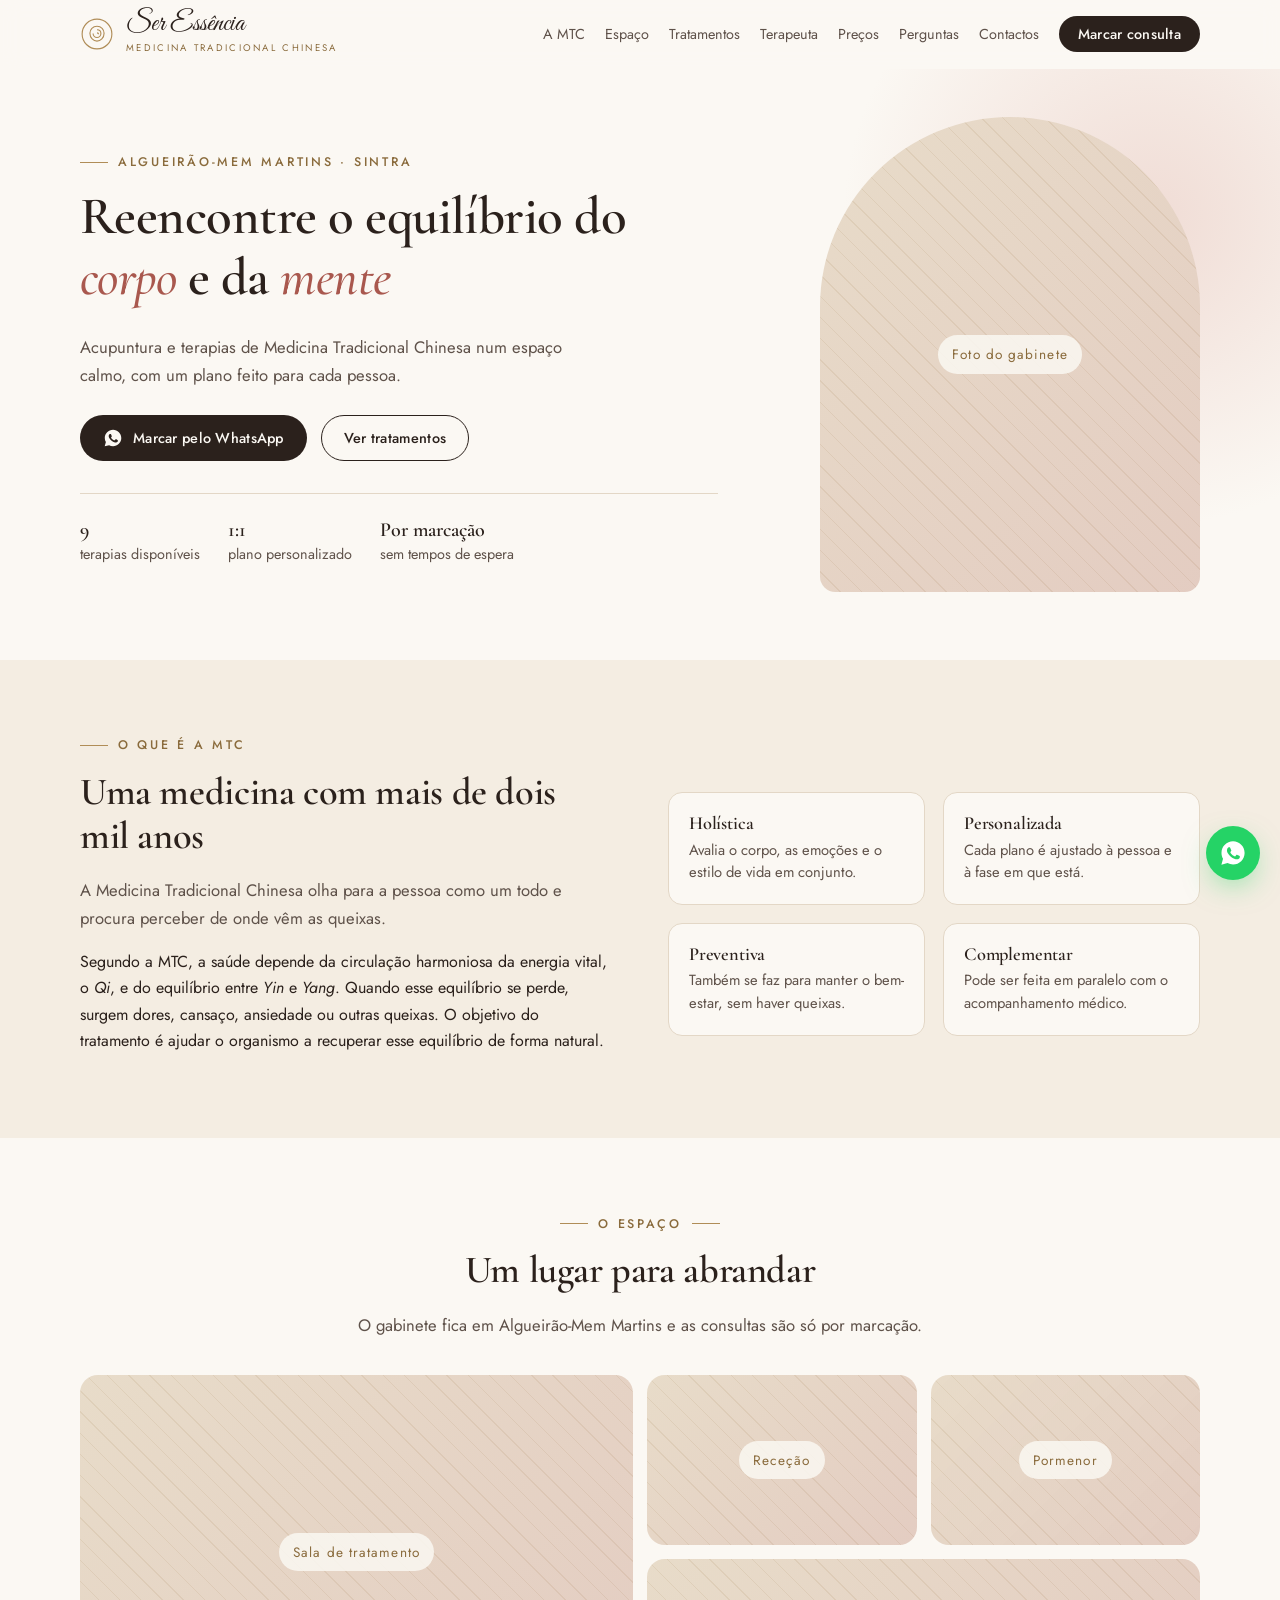
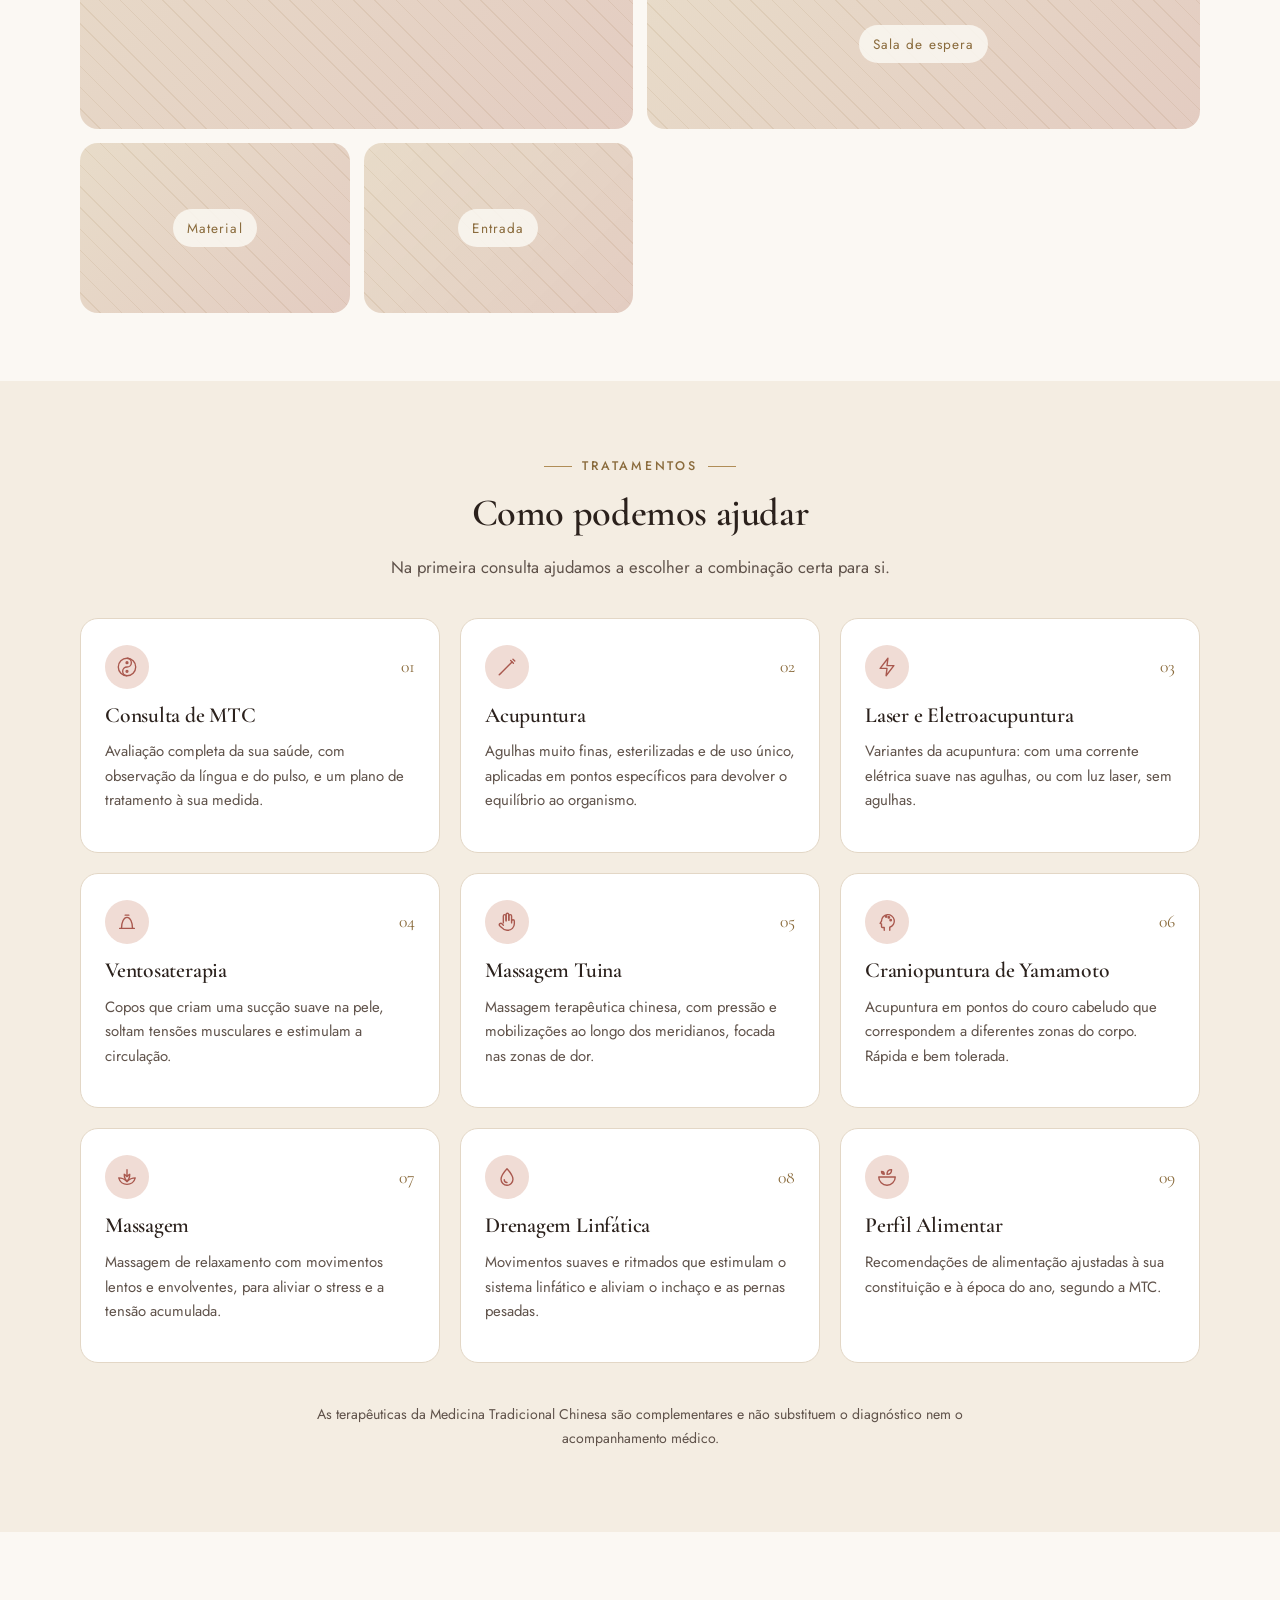
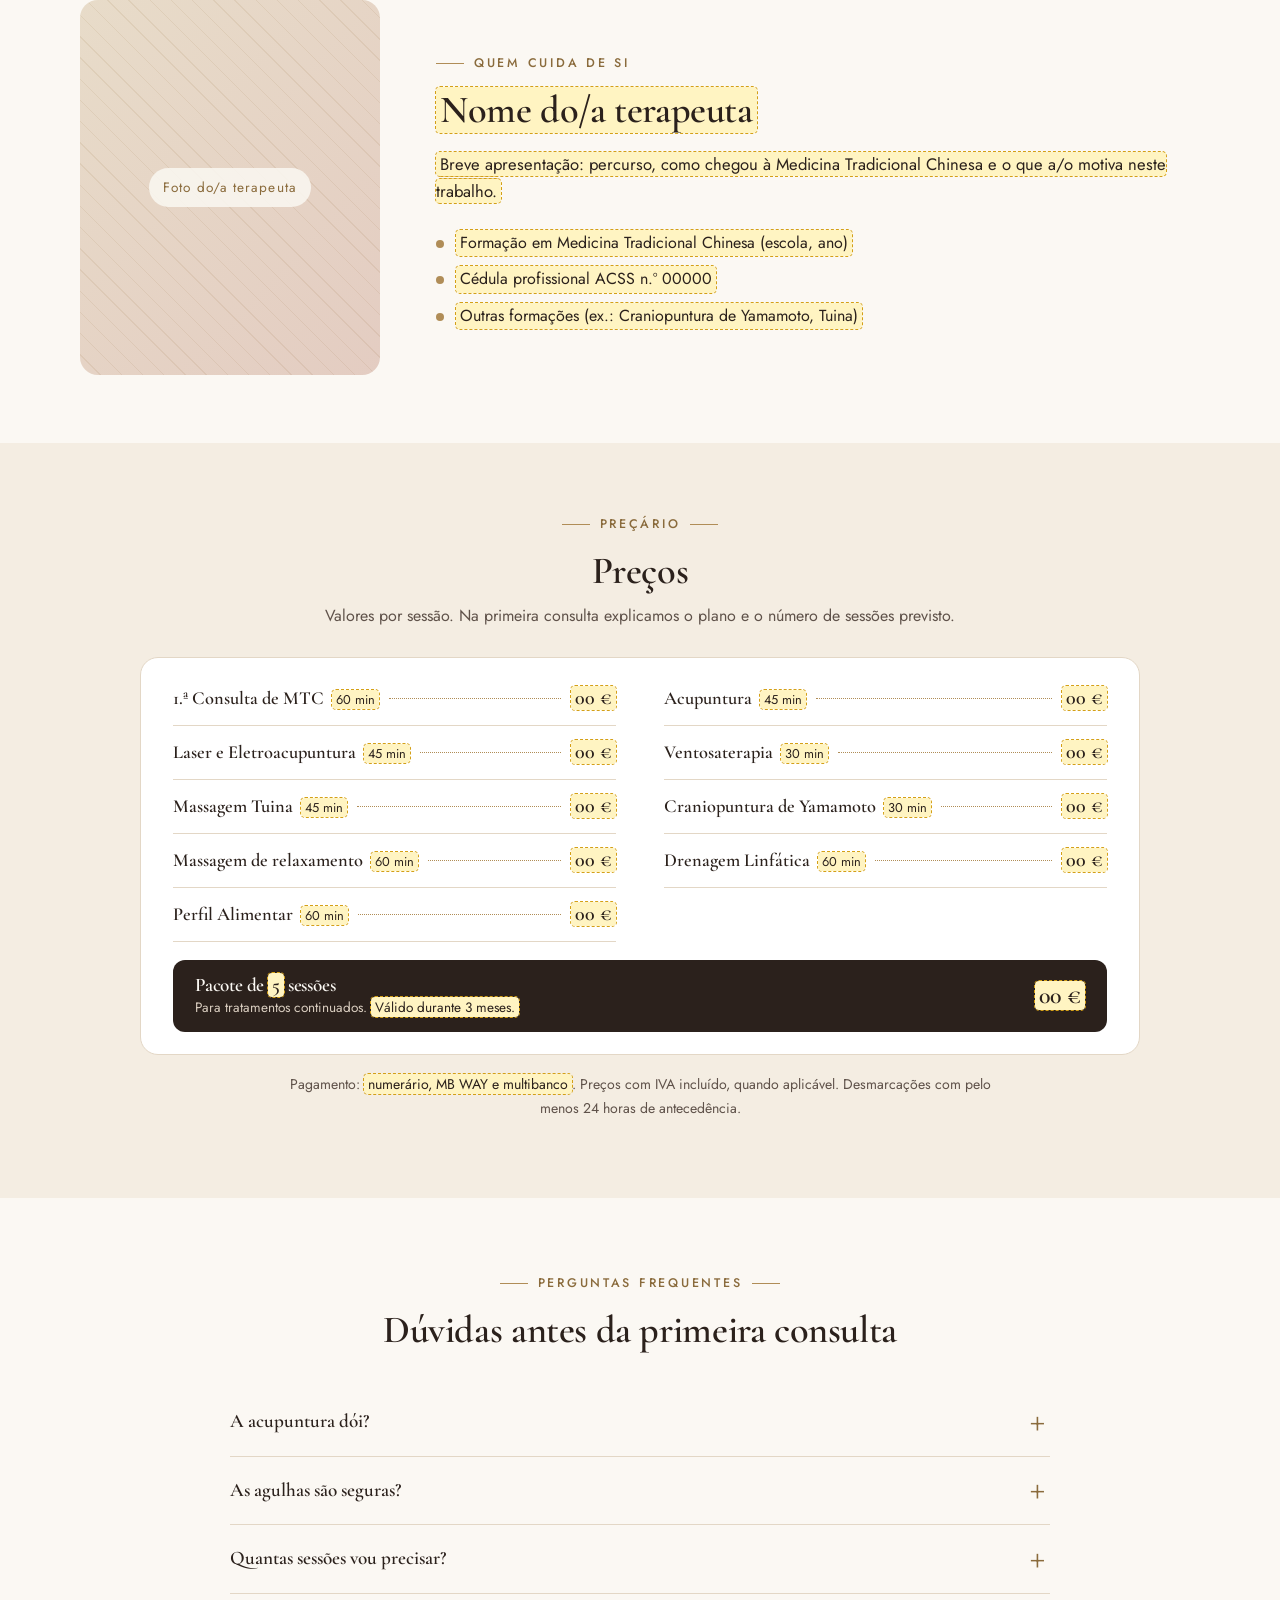
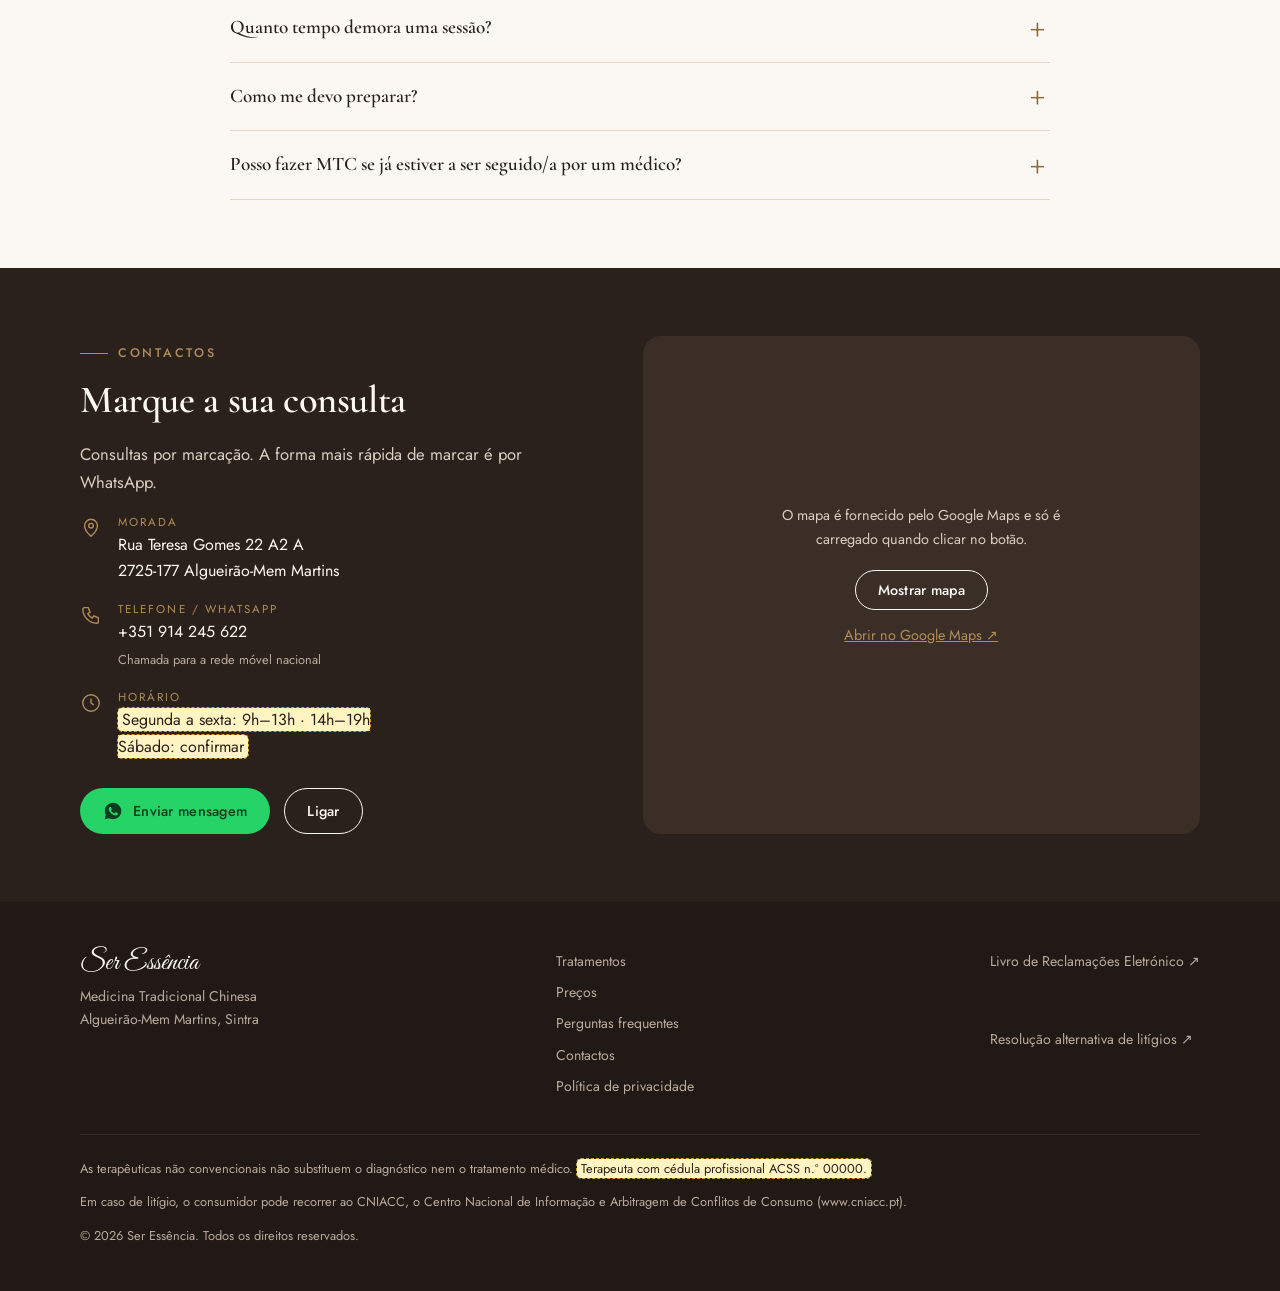
==== commit 466f9042: "Add files via upload" ====
--- a/index.html
+++ b/index.html
@@ -87,7 +87,7 @@
         <div class="reveal">
           <span class="eyebrow">Algueirão-Mem Martins · Sintra</span>
           <h1>Reencontre o equilíbrio do <em>corpo</em> e da <em>mente</em></h1>
-          <p class="lead">Acupuntura e terapias de Medicina Tradicional Chinesa num espaço calmo e acolhedor, com um plano pensado para si.</p>
+          <p class="lead">Acupuntura e terapias de Medicina Tradicional Chinesa num espaço calmo, com um plano feito para cada pessoa.</p>
           <div class="hero-actions">
             <a class="btn btn-primary" href="https://wa.me/351914245622?text=Ol%C3%A1!%20Gostaria%20de%20marcar%20uma%20consulta." target="_blank" rel="noopener">
               <svg viewBox="0 0 24 24" fill="currentColor" aria-hidden="true"><path d="M12.04 2C6.58 2 2.13 6.45 2.13 11.91c0 1.75.46 3.45 1.32 4.95L2.05 22l5.25-1.38c1.45.79 3.08 1.21 4.74 1.21 5.46 0 9.91-4.45 9.91-9.91C21.95 6.45 17.5 2 12.04 2zm5.8 14.02c-.24.68-1.42 1.31-1.96 1.36-.5.05-.97.24-3.27-.68-2.77-1.09-4.52-3.92-4.66-4.1-.13-.18-1.11-1.48-1.11-2.83 0-1.34.7-2 .95-2.28.25-.27.54-.34.72-.34h.52c.17 0 .39-.06.61.47.24.55.79 1.9.86 2.04.07.14.11.3.02.48-.09.18-.13.29-.27.45-.13.16-.28.35-.4.47-.13.13-.27.28-.12.55.16.27.7 1.15 1.5 1.86 1.03.92 1.9 1.2 2.17 1.34.27.13.43.11.59-.07.16-.18.68-.79.86-1.06.18-.27.36-.23.61-.14.25.09 1.58.75 1.85.88.27.14.45.2.52.32.07.11.07.66-.17 1.34z"/></svg>
@@ -115,15 +115,14 @@
         <div class="reveal">
           <span class="eyebrow">O que é a MTC</span>
           <h2>Uma medicina com mais de dois mil anos</h2>
-          <p class="lead">A Medicina Tradicional Chinesa olha para a pessoa como um todo. Em vez de tratar apenas o sintoma, procura compreender o que está na sua origem.</p>
+          <p class="lead">A Medicina Tradicional Chinesa olha para a pessoa como um todo e procura perceber de onde vêm as queixas.</p>
           <p>Segundo a MTC, a saúde depende da circulação harmoniosa da energia vital, o <em>Qi</em>, e do equilíbrio entre <em>Yin</em> e <em>Yang</em>. Quando esse equilíbrio se perde, surgem dores, cansaço, ansiedade ou outras queixas. O objetivo do tratamento é ajudar o organismo a recuperar esse equilíbrio de forma natural.</p>
         </div>
         <div class="reveal">
-          <blockquote class="quote">“Cuidar da saúde é cuidar da sua essência.”</blockquote>
           <div class="pillars">
             <div class="pillar"><h3>Holística</h3><p>Avalia o corpo, as emoções e o estilo de vida em conjunto.</p></div>
             <div class="pillar"><h3>Personalizada</h3><p>Cada plano é ajustado à pessoa e à fase em que está.</p></div>
-            <div class="pillar"><h3>Preventiva</h3><p>Ajuda a manter o bem-estar, não só a tratar queixas.</p></div>
+            <div class="pillar"><h3>Preventiva</h3><p>Também se faz para manter o bem-estar, sem haver queixas.</p></div>
             <div class="pillar"><h3>Complementar</h3><p>Pode ser feita em paralelo com o acompanhamento médico.</p></div>
           </div>
         </div>
@@ -136,7 +135,7 @@
         <div class="section-head center reveal">
           <span class="eyebrow">O espaço</span>
           <h2>Um lugar para abrandar</h2>
-          <p class="lead">Um gabinete acolhedor, pensado para o seu conforto desde o momento em que entra.</p>
+          <p class="lead">O gabinete fica em Algueirão-Mem Martins e as consultas são só por marcação.</p>
         </div>
         <div class="gallery-grid reveal">
           <div class="photo"><span class="photo-label">Sala de tratamento</span></div>
@@ -245,7 +244,6 @@
           <span class="eyebrow">Quem cuida de si</span>
           <h2><span class="todo">Nome do/a terapeuta</span></h2>
           <p class="lead"><span class="todo">Breve apresentação: percurso, como chegou à Medicina Tradicional Chinesa e o que a/o motiva neste trabalho.</span></p>
-          <p>A Ser Essência nasceu da vontade de criar um espaço tranquilo onde cada pessoa é ouvida com tempo e tratada como um todo.</p>
           <ul class="credentials">
             <li><span class="todo">Formação em Medicina Tradicional Chinesa (escola, ano)</span></li>
             <li><span class="todo">Cédula profissional ACSS n.º 00000</span></li>
@@ -427,7 +425,7 @@
       </div>
       <div class="footer-legal">
         <p>As terapêuticas não convencionais não substituem o diagnóstico nem o tratamento médico. <span class="todo" style="color:#2b211c">Terapeuta com cédula profissional ACSS n.º 00000.</span></p>
-        <p>Em caso de litígio, o consumidor pode recorrer ao CNIACC – Centro Nacional de Informação e Arbitragem de Conflitos de Consumo (www.cniacc.pt).</p>
+        <p>Em caso de litígio, o consumidor pode recorrer ao CNIACC, o Centro Nacional de Informação e Arbitragem de Conflitos de Consumo (www.cniacc.pt).</p>
         <p>© <span data-year>2026</span> Ser Essência. Todos os direitos reservados.</p>
       </div>
     </div>
